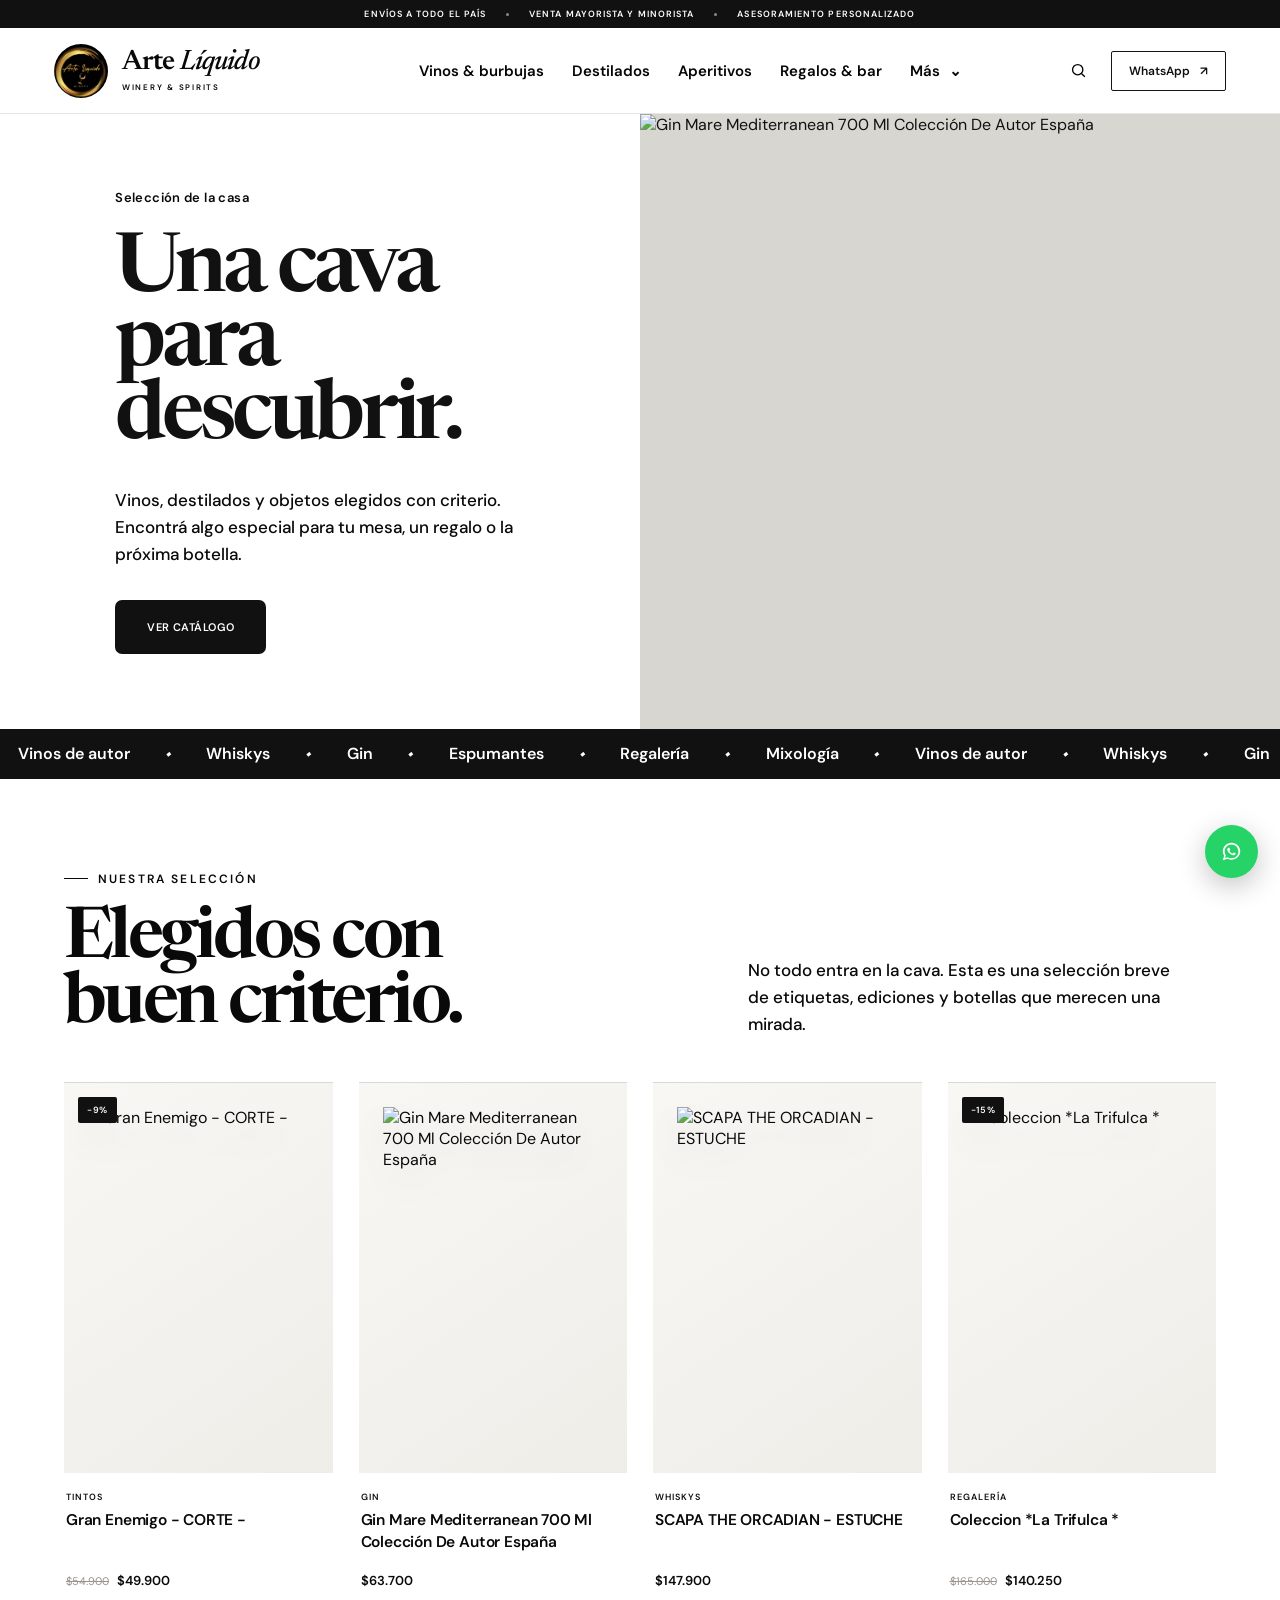
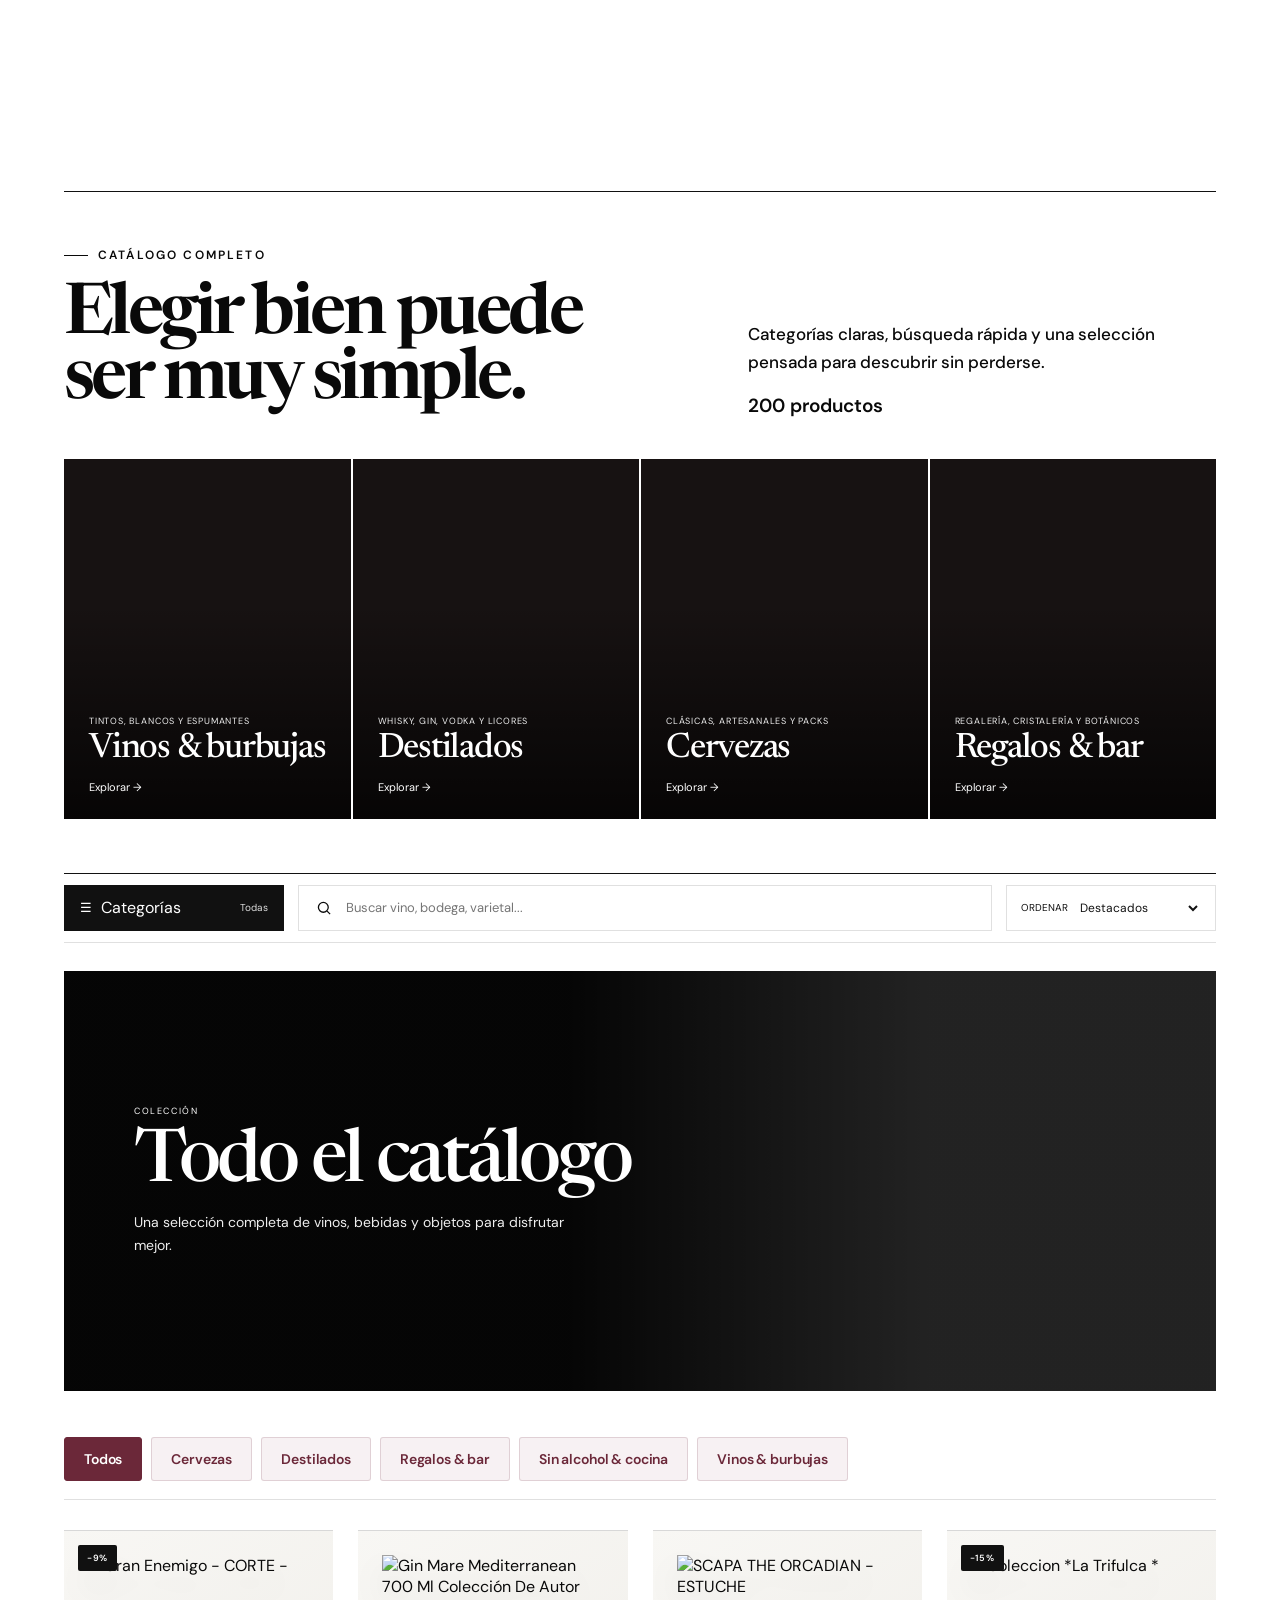
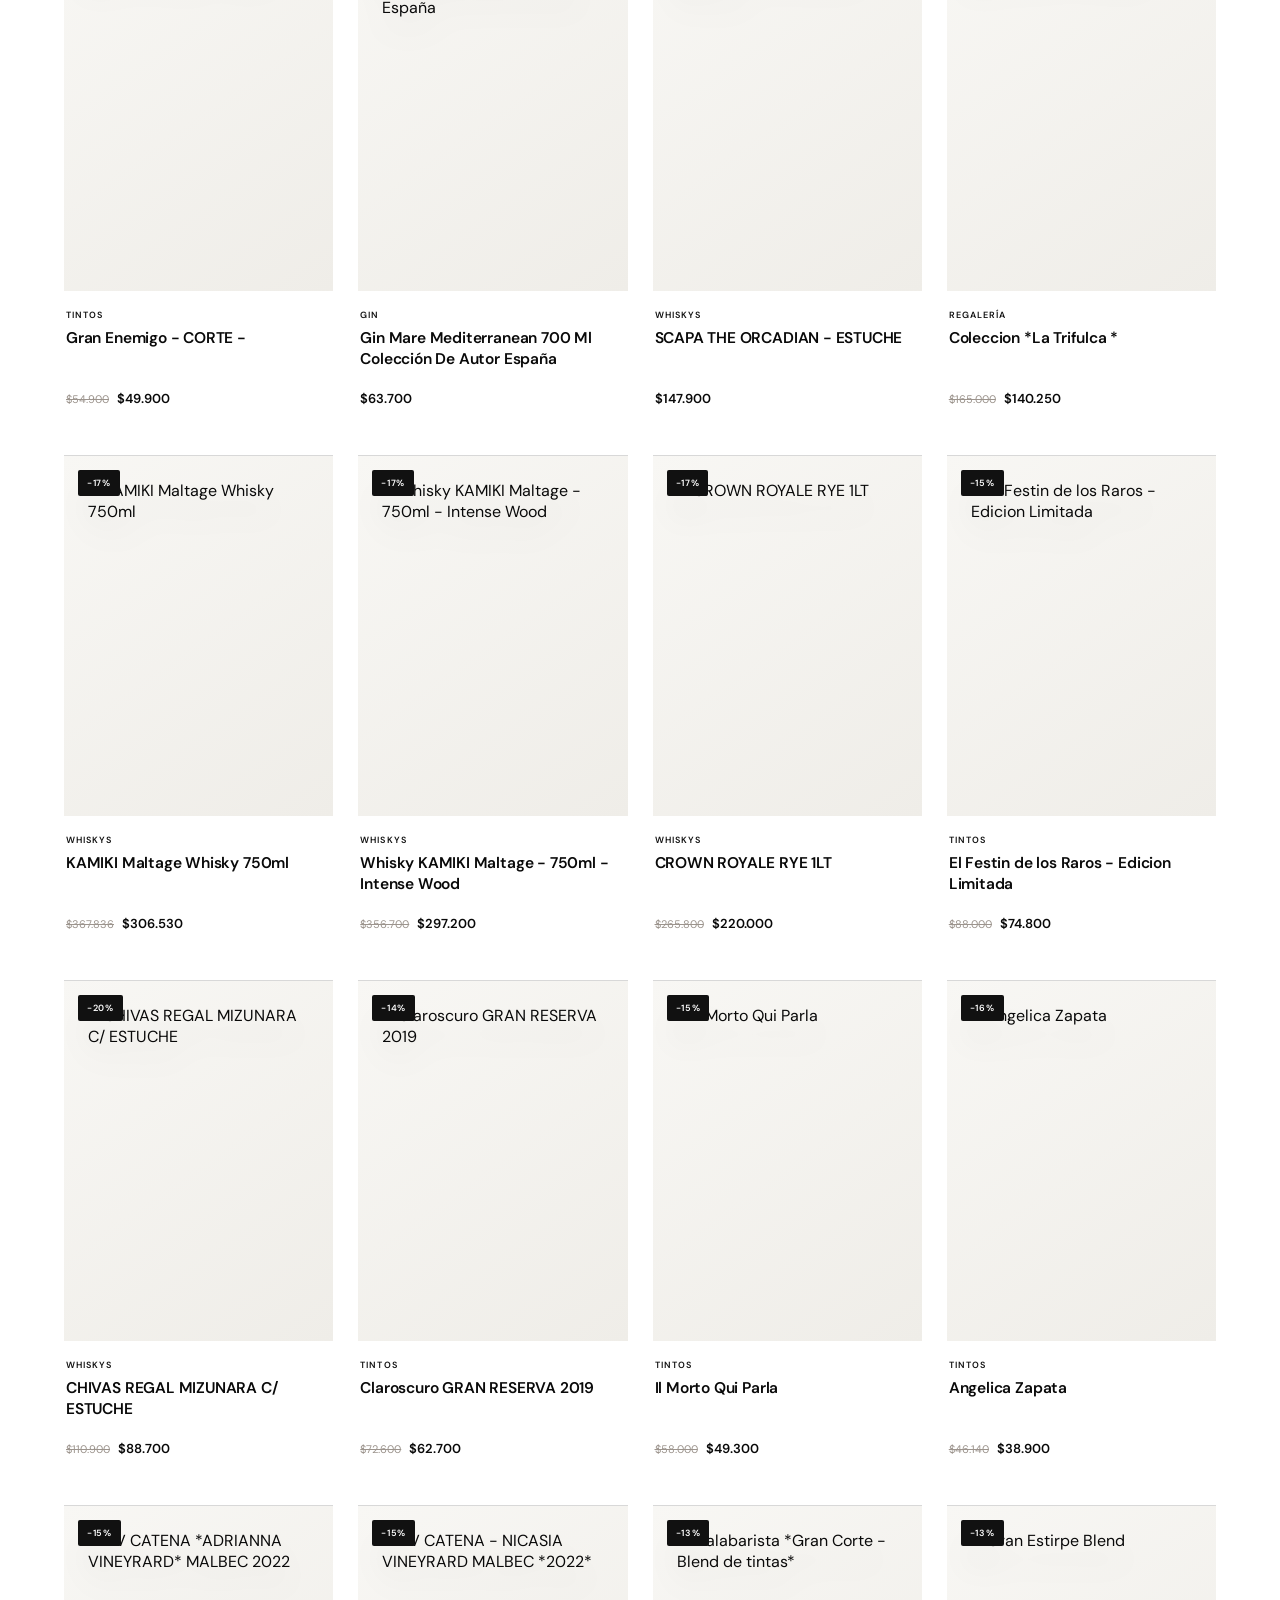
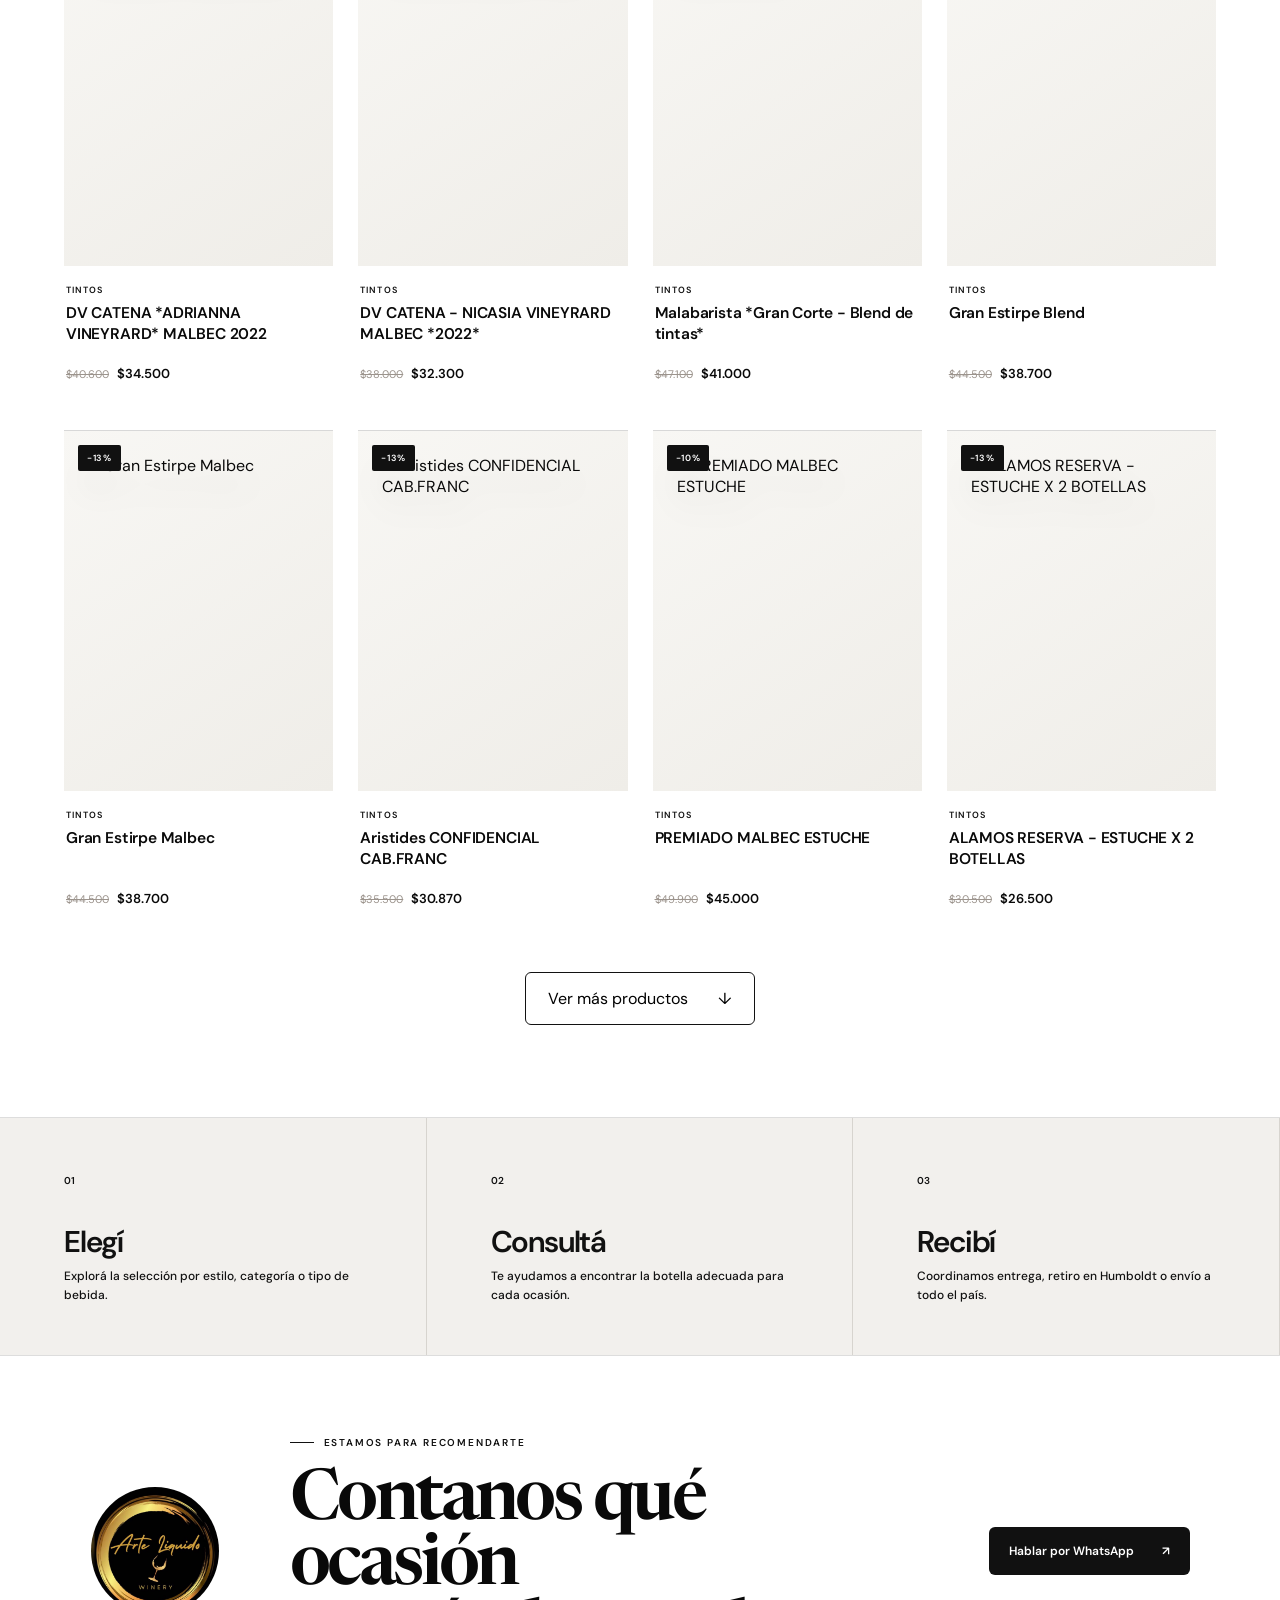
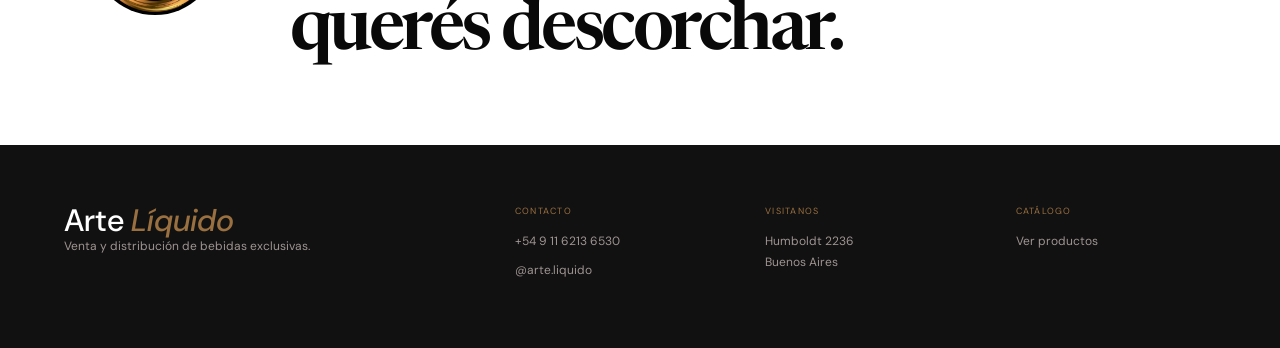
==== vinoteca/index.html @ 238ef070 "Strengthen vinoteca typography and contrast" ====
<!doctype html>
<html lang="es">
<head>
  <meta charset="utf-8">
  <meta name="viewport" content="width=device-width, initial-scale=1">
  <meta name="description" content="Arte Líquido. Curaduría de vinos, destilados y bebidas exclusivas. Venta mayorista y minorista, con envíos a todo el país.">
  <meta name="theme-color" content="#ffffff">
  <title>Arte Líquido — Vinos & Bebidas</title>
  <link rel="icon" href="assets/arte-liquido-logo.jpg" type="image/jpeg">
  <link rel="preconnect" href="https://fonts.googleapis.com">
  <link rel="preconnect" href="https://fonts.gstatic.com" crossorigin>
  <link href="https://fonts.googleapis.com/css2?family=DM+Sans:wght@400;500;600&family=Newsreader:opsz,wght@6..72,500;6..72,600&display=swap" rel="stylesheet">
  <link rel="stylesheet" href="styles.css">
  <link rel="stylesheet" href="stability.css">
  <link rel="stylesheet" href="house.css?v=20260824-strong-contrast">
</head>
<body>
  <div class="topline">
    <span>Envíos a todo el país</span><i></i><span>Venta mayorista y minorista</span><i></i><span>Asesoramiento personalizado</span>
  </div>

  <header class="site-header">
    <a class="brand" href="#inicio" aria-label="Arte Líquido, inicio">
      <span class="brand-mark"><img src="assets/arte-liquido-logo.jpg" alt=""></span>
      <span class="brand-type">Arte <em>Líquido</em><small>Winery & spirits</small></span>
    </a>
    <nav class="site-nav" aria-label="Navegación principal">
      <button type="button" data-category="family:vinos">Vinos & burbujas</button>
      <button type="button" data-category="family:destilados">Destilados</button>
      <button type="button" data-category="aperitivos">Aperitivos</button>
      <button type="button" data-category="family:regalos">Regalos & bar</button>
      <button class="nav-catalog" id="catalog-menu-toggle" type="button" aria-expanded="false" aria-controls="catalog-menu">Más <span>⌄</span></button>
    </nav>
    <div class="header-actions">
      <button class="header-search" id="header-search" type="button" aria-label="Buscar en el catálogo">
        <svg aria-hidden="true" viewBox="0 0 24 24"><circle cx="11" cy="11" r="6.5"></circle><path d="m16 16 4 4"></path></svg>
      </button>
      <a class="header-cta" href="https://wa.me/5491162136530?text=Hola%20Arte%20L%C3%ADquido%2C%20quiero%20hacer%20una%20consulta." target="_blank" rel="noopener">WhatsApp <span>↗</span></a>
    </div>
  </header>

  <div class="catalog-menu" id="catalog-menu" aria-hidden="true">
    <button class="menu-backdrop" id="menu-backdrop" type="button" aria-label="Cerrar catálogo"></button>
    <div class="catalog-menu-panel" role="dialog" aria-modal="true" aria-labelledby="menu-title">
      <div class="menu-heading"><div><span>Explorá a tu manera</span><h2 id="menu-title">Todo el catálogo</h2></div><button id="catalog-menu-close" type="button" aria-label="Cerrar">×</button></div>
      <div class="menu-groups" id="menu-groups"></div>
      <button class="menu-all" type="button" data-category="todos"><span>Ver todos los productos</span><b id="menu-total">200</b></button>
    </div>
  </div>

  <main id="inicio">
    <section class="hero">
      <div class="hero-glow"></div>
      <div class="hero-copy">
        <p class="kicker">Selección de la casa</p>
        <h1>Una cava para<br>descubrir.</h1>
        <p class="hero-lead">Vinos, destilados y objetos elegidos con criterio. Encontrá algo especial para tu mesa, un regalo o la próxima botella.</p>
        <div class="hero-actions"><button class="button button-solid" id="hero-catalog-button" type="button">VER CATÁLOGO</button></div>
        <div class="hero-stats">
          <div><strong id="product-total">200</strong><span>productos</span></div>
          <div><strong>15</strong><span>categorías</span></div>
          <div><strong>Todo el país</strong><span>envíos</span></div>
        </div>
      </div>
      <div class="hero-showcase" aria-label="Selección de productos Arte Líquido">
        <span class="orbit orbit-one"></span><span class="orbit orbit-two"></span>
        <div class="hero-product hero-product-main" id="hero-product-main"></div>
        <div class="hero-product hero-product-side" id="hero-product-side"></div>
        <p class="showcase-note">Gin Mare Mediterranean<br><em>Selección de autor</em></p>
      </div>
    </section>

    <div class="category-marquee" aria-hidden="true">
      <div><span>Vinos de autor</span><i>◆</i><span>Whiskys</span><i>◆</i><span>Gin</span><i>◆</i><span>Espumantes</span><i>◆</i><span>Regalería</span><i>◆</i><span>Mixología</span><i>◆</i><span>Vinos de autor</span><i>◆</i><span>Whiskys</span><i>◆</i><span>Gin</span><i>◆</i><span>Espumantes</span><i>◆</i></div>
    </div>

    <section class="featured" id="seleccion" aria-labelledby="featured-title">
      <div class="section-head">
        <div><p class="kicker dark"><span></span>Nuestra selección</p><h2 id="featured-title">Elegidos con<br><em>buen criterio.</em></h2></div>
        <p>No todo entra en la cava. Esta es una selección breve de etiquetas, ediciones y botellas que merecen una mirada.</p>
      </div>
      <div class="featured-grid" id="featured-grid"></div>
    </section>

    <section class="catalog" id="catalogo" aria-labelledby="catalog-title">
      <div class="catalog-title-row">
        <div><p class="kicker"><span></span>Catálogo completo</p><h2 id="catalog-title">Elegir bien puede<br><em>ser muy simple.</em></h2></div>
        <div class="catalog-intro"><p>Categorías claras, búsqueda rápida y una selección pensada para descubrir sin perderse.</p><span id="result-count">200 productos</span></div>
      </div>

      <div class="family-navigation" id="family-navigation" aria-label="Familias del catálogo"></div>

      <div class="catalog-toolbar">
        <button class="browse-button" id="browse-button" type="button"><span class="browse-icon">☰</span><span>Categorías</span><b id="browse-current">Todas</b></button>
        <label class="search-box">
          <svg aria-hidden="true" viewBox="0 0 24 24"><circle cx="11" cy="11" r="6.5"></circle><path d="m16 16 4 4"></path></svg>
          <input id="search" type="search" placeholder="Buscar vino, bodega, varietal..." autocomplete="off">
        </label>
        <label class="sort-box"><span>Ordenar</span><select id="sort"><option value="featured">Destacados</option><option value="price-asc">Menor precio</option><option value="price-desc">Mayor precio</option><option value="name">Nombre A–Z</option></select></label>
      </div>

      <div class="catalog-content">
          <div class="collection-banner" id="collection-banner">
            <div class="collection-copy"><span class="active-label">Colección</span><h3 id="active-category-title">Todo el catálogo</h3><p id="active-category-description">Una selección completa de vinos, bebidas y objetos para disfrutar mejor.</p></div>
            <div class="collection-image" id="collection-image" aria-hidden="true"></div>
          </div>
          <div class="subcategory-row" id="subcategories" aria-label="Subcategorías"></div>
          <div class="product-grid" id="product-grid" aria-live="polite"></div>
          <p class="empty-state" id="empty-state" hidden>No encontramos productos con esos filtros.</p>
          <button class="load-more" id="load-more" type="button">Ver más productos <span>↓</span></button>
      </div>
    </section>

    <section class="service-strip">
      <article><span>01</span><h3>Elegí</h3><p>Explorá la selección por estilo, categoría o tipo de bebida.</p></article>
      <article><span>02</span><h3>Consultá</h3><p>Te ayudamos a encontrar la botella adecuada para cada ocasión.</p></article>
      <article><span>03</span><h3>Recibí</h3><p>Coordinamos entrega, retiro en Humboldt o envío a todo el país.</p></article>
    </section>

    <section class="contact" id="contacto">
      <div class="contact-logo"><img src="assets/arte-liquido-logo.jpg" alt="Arte Líquido Winery"></div>
      <div><p class="kicker"><span></span>Estamos para recomendarte</p><h2>Contanos qué ocasión<br><em>querés descorchar.</em></h2></div>
      <a class="button button-gold" href="https://wa.me/5491162136530?text=Hola%20Arte%20L%C3%ADquido%2C%20quiero%20que%20me%20recomienden%20una%20botella." target="_blank" rel="noopener">Hablar por WhatsApp <span>↗</span></a>
    </section>
  </main>

  <footer class="site-footer">
    <div class="footer-brand"><span>Arte <em>Líquido</em></span><p>Venta y distribución de bebidas exclusivas.</p></div>
    <div><small>Contacto</small><a href="https://wa.me/5491162136530" target="_blank" rel="noopener">+54 9 11 6213 6530</a><a href="https://instagram.com/arte.liquido" target="_blank" rel="noopener">@arte.liquido</a></div>
    <div><small>Visitanos</small><p>Humboldt 2236<br>Buenos Aires</p></div>
    <div><small>Catálogo</small><a href="#catalogo">Ver productos</a></div>
  </footer>

  <dialog class="product-dialog" id="product-dialog">
    <button class="dialog-close" id="dialog-close" type="button" aria-label="Cerrar">×</button>
    <div class="dialog-image" id="dialog-image"></div>
    <div class="dialog-copy"><span id="dialog-category"></span><h2 id="dialog-name"></h2><div class="dialog-price" id="dialog-price"></div><p id="dialog-stock"></p><div class="dialog-actions"><a class="button button-solid" id="dialog-whatsapp" target="_blank" rel="noopener">Consultar por WhatsApp <span>↗</span></a></div></div>
  </dialog>

  <a class="whatsapp-float" href="https://wa.me/5491162136530?text=Hola%20Arte%20L%C3%ADquido%2C%20quiero%20hacer%20una%20consulta." target="_blank" rel="noopener" aria-label="Contactar por WhatsApp"><img src="assets/whatsapp.svg" alt=""></a>
  <script src="catalog-data.js"></script>
  <script src="script.js?v=20260824"></script>
</body>
</html>
---- vinoteca/styles.css ----
:root {
  --ink: #171412;
  --muted: #6e6862;
  --paper: #f6f3ed;
  --cream: #ebe4d8;
  --wine: #682636;
  --wine-dark: #2b1018;
  --gold: #c9a66b;
  --line: rgba(23, 20, 18, .14);
  --sans: "DM Sans", Arial, sans-serif;
  --serif: "Fraunces", Georgia, serif;
}

* { box-sizing: border-box; }
html { scroll-behavior: smooth; }
body { margin: 0; color: var(--ink); background: var(--paper); font-family: var(--sans); -webkit-font-smoothing: antialiased; }
body.menu-open { overflow: hidden; }
button, input, select { font: inherit; }
button, a { -webkit-tap-highlight-color: transparent; }
a { color: inherit; text-decoration: none; }
img { display: block; max-width: 100%; }
[hidden] { display: none !important; }

.topline { height: 31px; padding: 0 4vw; display: flex; align-items: center; justify-content: center; gap: 20px; color: #efe8de; background: var(--wine-dark); font-size: 10px; font-weight: 600; letter-spacing: .13em; text-transform: uppercase; }
.topline i { width: 3px; height: 3px; border-radius: 50%; background: var(--gold); }
.site-header { height: 79px; padding: 0 4vw; position: sticky; z-index: 40; top: 0; display: grid; grid-template-columns: 1fr auto 1fr; align-items: center; gap: 32px; background: rgba(246, 243, 237, .94); border-bottom: 1px solid var(--line); backdrop-filter: blur(14px); }
.brand { justify-self: start; display: inline-flex; align-items: center; gap: 11px; }
.brand-mark { width: 42px; height: 42px; border-radius: 50%; overflow: hidden; border: 1px solid rgba(23,20,18,.25); }
.brand-mark img { width: 100%; height: 100%; object-fit: cover; }
.brand-type { font-family: var(--serif); font-size: 20px; font-weight: 600; line-height: .92; }
.brand-type em { color: var(--wine); font-weight: 500; }
.brand-type small { display: block; margin-top: 6px; font: 600 7px/1 var(--sans); letter-spacing: .18em; text-transform: uppercase; }
.site-nav { display: flex; align-items: center; gap: 34px; font-size: 13px; font-weight: 500; }
.site-nav a, .nav-catalog { position: relative; padding: 29px 0; border: 0; background: none; color: inherit; cursor: pointer; }
.site-nav a::after, .nav-catalog::after { content: ""; position: absolute; left: 0; right: 100%; bottom: 20px; height: 1px; background: var(--wine); transition: right .25s ease; }
.site-nav a:hover::after, .nav-catalog:hover::after { right: 0; }
.nav-catalog span { margin-left: 5px; color: var(--wine); }
.header-actions { justify-self: end; display: flex; align-items: center; gap: 12px; }
.header-search { width: 42px; height: 42px; display: grid; place-items: center; border: 1px solid var(--line); border-radius: 50%; background: transparent; cursor: pointer; }
.header-search svg, .search-box svg { width: 19px; fill: none; stroke: currentColor; stroke-width: 1.7; }
.header-cta { padding: 12px 18px; border-radius: 999px; color: white; background: var(--wine); font-size: 12px; font-weight: 600; }
.header-cta span { margin-left: 7px; }

.catalog-menu { position: fixed; z-index: 80; inset: 0; pointer-events: none; visibility: hidden; }
.catalog-menu.is-open { pointer-events: auto; visibility: visible; }
.menu-backdrop { position: absolute; inset: 0; border: 0; background: rgba(22, 12, 14, .52); opacity: 0; transition: opacity .3s ease; backdrop-filter: blur(4px); }
.catalog-menu.is-open .menu-backdrop { opacity: 1; }
.catalog-menu-panel { position: absolute; left: 0; right: 0; top: 0; padding: 42px 5vw 38px; background: var(--paper); border-bottom: 1px solid var(--line); transform: translateY(-103%); transition: transform .38s cubic-bezier(.22,.8,.25,1); }
.catalog-menu.is-open .catalog-menu-panel { transform: translateY(0); }
.menu-heading { display: flex; align-items: start; justify-content: space-between; padding-bottom: 26px; border-bottom: 1px solid var(--line); }
.menu-heading span, .menu-group > span { display: block; margin-bottom: 6px; color: var(--wine); font-size: 10px; font-weight: 600; letter-spacing: .13em; text-transform: uppercase; }
.menu-heading h2 { margin: 0; font: 500 clamp(32px, 4vw, 50px)/1 var(--serif); }
.menu-heading button { width: 46px; height: 46px; border: 1px solid var(--line); border-radius: 50%; background: transparent; font: 300 28px/1 var(--sans); cursor: pointer; }
.menu-groups { display: grid; grid-template-columns: repeat(5, 1fr); gap: 36px; padding: 30px 0 28px; }
.menu-group h3 { margin: 0 0 15px; font: 600 20px/1.1 var(--serif); }
.menu-group div { display: grid; gap: 2px; }
.menu-group button { padding: 7px 0; display: flex; justify-content: space-between; gap: 8px; border: 0; background: transparent; color: var(--muted); text-align: left; cursor: pointer; }
.menu-group button:hover, .menu-group button.is-active { color: var(--wine); }
.menu-group button b { color: #a49b90; font-size: 10px; }
.menu-all { width: 100%; padding: 16px 0; display: flex; justify-content: space-between; border: 0; border-top: 1px solid var(--line); background: transparent; font-weight: 600; cursor: pointer; }
.menu-all b { color: var(--wine); }

.hero { min-height: 660px; padding: 70px 8vw 68px; position: relative; display: grid; grid-template-columns: .9fr 1.1fr; overflow: hidden; color: #f7f0e8; background: var(--wine-dark); }
.hero::before { content: ""; position: absolute; inset: 0; opacity: .22; background-image: radial-gradient(rgba(255,255,255,.35) .6px, transparent .6px); background-size: 8px 8px; mask-image: linear-gradient(to right, black, transparent 76%); }
.hero-glow { position: absolute; width: 600px; height: 600px; right: 7%; top: 4%; border-radius: 50%; background: radial-gradient(circle, rgba(201,166,107,.18), transparent 66%); }
.hero-copy { position: relative; z-index: 2; align-self: center; max-width: 620px; }
.kicker { margin: 0 0 22px; display: flex; align-items: center; gap: 10px; color: var(--gold); font-size: 10px; font-weight: 600; letter-spacing: .18em; text-transform: uppercase; }
.kicker span { width: 24px; height: 1px; background: currentColor; }
.kicker.dark { color: var(--wine); }
.hero h1, .section-head h2, .catalog-title-row h2, .contact h2 { margin: 0; font: 500 clamp(52px, 6vw, 92px)/.94 var(--serif); letter-spacing: -.045em; }
.hero h1 em, .section-head h2 em, .catalog-title-row h2 em, .contact h2 em { color: var(--gold); font-weight: 500; }
.hero-lead { max-width: 470px; margin: 28px 0 30px; color: #cfc5bd; font-size: 16px; line-height: 1.7; }
.button { min-height: 48px; padding: 0 20px; display: inline-flex; align-items: center; justify-content: center; gap: 28px; border: 0; border-radius: 999px; font-size: 12px; font-weight: 600; cursor: pointer; }
.button-solid { color: white; background: var(--wine); }
.hero .button-solid { color: var(--wine-dark); background: #f3ece3; }
.button-gold { color: var(--wine-dark); background: var(--gold); }
.hero-stats { margin-top: 52px; padding-top: 24px; display: flex; gap: 48px; border-top: 1px solid rgba(255,255,255,.13); }
.hero-stats div { display: grid; gap: 5px; }
.hero-stats strong { font: 500 21px/1 var(--serif); }
.hero-stats span { color: #998e87; font-size: 9px; letter-spacing: .12em; text-transform: uppercase; }
.hero-showcase { min-height: 520px; position: relative; }
.orbit { position: absolute; border: 1px solid rgba(201,166,107,.25); border-radius: 50%; }
.orbit-one { width: 450px; height: 450px; top: 20px; right: 5%; }
.orbit-two { width: 350px; height: 350px; top: 70px; right: calc(5% + 50px); }
.hero-product { position: absolute; z-index: 2; }
.hero-product img { width: 100%; height: 100%; object-fit: contain; filter: drop-shadow(0 30px 24px rgba(0,0,0,.38)); }
.hero-product span, .hero-product strong { display: none; }
.hero-product-main { width: 285px; height: 500px; top: -4px; right: 18%; transform: rotate(2deg); }
.hero-product-side { width: 170px; height: 340px; right: 1%; bottom: 5px; transform: rotate(8deg); }
.showcase-note { position: absolute; left: 5%; bottom: 18px; color: #a99b92; font-size: 11px; letter-spacing: .06em; text-transform: uppercase; }
.showcase-note em { color: var(--gold); font-family: var(--serif); font-size: 15px; letter-spacing: 0; text-transform: none; }
.category-marquee { padding: 15px 0; overflow: hidden; color: var(--wine-dark); background: var(--gold); white-space: nowrap; }
.category-marquee div { display: flex; justify-content: space-around; align-items: center; min-width: 1500px; font: 500 13px/1 var(--serif); }
.category-marquee i { font-size: 6px; }

.featured, .catalog { padding: 110px 5vw; }
.section-head, .catalog-title-row { margin-bottom: 55px; display: grid; grid-template-columns: 1fr .75fr; align-items: end; gap: 60px; }
.section-head h2, .catalog-title-row h2 { font-size: clamp(46px, 5.3vw, 76px); }
.section-head h2 em, .catalog-title-row h2 em { color: var(--wine); }
.section-head > p, .catalog-intro p { max-width: 440px; margin: 0; color: var(--muted); font-size: 14px; line-height: 1.7; }
.featured-grid { display: grid; grid-template-columns: repeat(4, 1fr); gap: 18px; }

.product-card { min-width: 0; border-top: 1px solid var(--line); }
.product-open { width: 100%; padding: 0; display: block; border: 0; background: transparent; color: inherit; text-align: left; cursor: pointer; }
.product-visual { height: 360px; position: relative; display: block; overflow: hidden; background: #eee9e1; }
.product-visual::after { content: ""; position: absolute; inset: 0; background: linear-gradient(transparent 65%, rgba(30,20,18,.08)); }
.product-visual img { width: 100%; height: 100%; padding: 30px; object-fit: contain; transition: transform .45s cubic-bezier(.2,.7,.2,1); }
.product-open:hover .product-visual img { transform: scale(1.045); }
.sale-badge, .stock-badge { position: absolute; z-index: 2; top: 14px; left: 14px; padding: 7px 9px; border-radius: 999px; color: white; background: var(--wine); font-size: 9px; font-style: normal; font-weight: 600; letter-spacing: .08em; }
.stock-badge { left: auto; right: 14px; background: #77706a; }
.view-product { position: absolute; z-index: 3; left: 15px; right: 15px; bottom: 15px; padding: 13px; border-radius: 999px; opacity: 0; color: white; background: rgba(43,16,24,.88); text-align: center; font-size: 11px; font-style: normal; transform: translateY(8px); transition: .25s ease; backdrop-filter: blur(8px); }
.product-open:hover .view-product { opacity: 1; transform: none; }
.product-body { min-height: 126px; padding: 18px 2px 10px; display: flex; flex-direction: column; align-items: flex-start; }
.product-body small { margin-bottom: 7px; color: var(--wine); font-size: 9px; font-weight: 600; letter-spacing: .12em; text-transform: uppercase; }
.product-body strong { max-width: 28ch; font: 500 17px/1.24 var(--serif); }
.price-line { margin-top: auto; padding-top: 13px; display: flex; align-items: baseline; gap: 8px; }
.price-line s { color: #9c948d; font-size: 11px; }
.price-line b { font-size: 13px; }

.catalog { padding-top: 120px; background: #fffdfa; }
.catalog-intro { display: grid; gap: 20px; }
.catalog-intro span { color: var(--wine); font: 500 20px/1 var(--serif); }
.family-navigation { margin-bottom: 46px; display: grid; grid-template-columns: repeat(4, 1fr); gap: 14px; }
.family-card button { width: 100%; min-height: 290px; padding: 0; position: relative; display: block; overflow: hidden; border: 0; background: var(--wine-dark); color: white; text-align: left; cursor: pointer; }
.family-image { position: absolute; inset: 0; background-position: center; background-size: cover; opacity: .72; transition: transform .55s ease, opacity .3s ease; }
.family-card button::after { content: ""; position: absolute; inset: 0; background: linear-gradient(transparent 28%, rgba(28,12,17,.86)); }
.family-card button:hover .family-image { opacity: .88; transform: scale(1.035); }
.family-copy { position: absolute; z-index: 2; left: 22px; right: 22px; bottom: 20px; display: grid; }
.family-copy small { color: #d9cec5; font-size: 9px; letter-spacing: .09em; text-transform: uppercase; }
.family-copy strong { margin-top: 5px; font: 500 25px/1.08 var(--serif); }
.family-copy i { margin-top: 14px; color: var(--gold); font-size: 11px; font-style: normal; font-weight: 600; }
.catalog-toolbar { min-height: 70px; margin-bottom: 28px; display: grid; grid-template-columns: 230px 1fr 210px; align-items: center; gap: 14px; border-top: 1px solid var(--ink); border-bottom: 1px solid var(--line); }
.browse-button { height: 46px; padding: 0 15px; display: flex; align-items: center; gap: 9px; border: 1px solid var(--line); border-radius: 4px; background: var(--paper); cursor: pointer; }
.browse-button b { margin-left: auto; color: var(--wine); font-size: 10px; }
.browse-icon { font-size: 13px; }
.search-box { height: 46px; padding: 0 16px; display: flex; align-items: center; gap: 11px; border: 1px solid var(--line); border-radius: 4px; background: white; }
.search-box input { width: 100%; border: 0; outline: 0; background: transparent; color: var(--ink); font-size: 13px; }
.sort-box { height: 46px; padding: 0 14px; display: flex; align-items: center; gap: 8px; border: 1px solid var(--line); border-radius: 4px; background: white; }
.sort-box span { color: var(--muted); font-size: 10px; text-transform: uppercase; }
.sort-box select { flex: 1; min-width: 0; border: 0; outline: 0; background: transparent; color: var(--ink); font-size: 12px; }
.collection-banner { min-height: 330px; margin-bottom: 22px; position: relative; display: grid; grid-template-columns: 1fr 43%; overflow: hidden; color: white; background: var(--wine-dark); scroll-margin-top: 104px; }
.collection-banner::before { content: ""; position: absolute; z-index: 1; inset: 0; background: linear-gradient(90deg, rgba(43,16,24,.98) 0 48%, rgba(43,16,24,.08) 78%); pointer-events: none; }
.collection-copy { z-index: 2; align-self: center; padding: 55px 60px; }
.active-label { display: block; margin-bottom: 13px; color: var(--gold); font-size: 9px; font-weight: 600; letter-spacing: .18em; text-transform: uppercase; }
.collection-copy h3 { max-width: 650px; margin: 0 0 14px; font: 500 clamp(40px, 5vw, 68px)/.98 var(--serif); letter-spacing: -.03em; }
.collection-copy p { max-width: 440px; margin: 0; color: #cabfb7; font-size: 14px; line-height: 1.65; }
.collection-image { background-position: center; background-size: cover; filter: saturate(.78); }
.subcategory-row { margin-bottom: 30px; padding: 13px 0; display: flex; gap: 5px; overflow-x: auto; border-bottom: 1px solid var(--line); scrollbar-width: none; }
.subcategory-row::-webkit-scrollbar { display: none; }
.subcategory { flex: none; padding: 9px 14px; border: 0; border-radius: 999px; background: transparent; color: var(--muted); font-size: 11px; cursor: pointer; }
.subcategory:hover { color: var(--wine); background: var(--paper); }
.subcategory.is-active { color: white; background: var(--wine); }
.product-grid { display: grid; grid-template-columns: repeat(4, 1fr); gap: 32px 18px; }
.product-grid .product-visual { height: 330px; }
.load-more { min-width: 230px; margin: 55px auto 0; padding: 15px 22px; display: flex; justify-content: space-between; border: 1px solid var(--ink); border-radius: 999px; background: transparent; cursor: pointer; }
.load-more:hover { color: white; background: var(--ink); }
.empty-state { padding: 70px 20px; color: var(--muted); text-align: center; }

.service-strip { display: grid; grid-template-columns: repeat(3, 1fr); color: white; background: var(--wine); }
.service-strip article { min-height: 250px; padding: 50px 5vw; border-right: 1px solid rgba(255,255,255,.15); }
.service-strip span { color: var(--gold); font-size: 10px; }
.service-strip h3 { margin: 42px 0 10px; font: 500 35px/1 var(--serif); }
.service-strip p { max-width: 300px; margin: 0; color: #d4c4c7; font-size: 12px; line-height: 1.6; }
.contact { min-height: 430px; padding: 80px 7vw; display: grid; grid-template-columns: 150px 1fr auto; align-items: center; gap: 50px; color: white; background: var(--wine-dark); }
.contact-logo { width: 130px; height: 130px; overflow: hidden; border-radius: 50%; border: 1px solid rgba(255,255,255,.25); }
.contact-logo img { width: 100%; height: 100%; object-fit: cover; }
.contact h2 { font-size: clamp(42px, 5vw, 70px); }
.site-footer { padding: 60px 5vw; display: grid; grid-template-columns: 2fr repeat(3, 1fr); gap: 50px; background: #120d0e; color: white; }
.footer-brand > span { font: 500 31px/1 var(--serif); }
.footer-brand em { color: var(--gold); }
.site-footer small { display: block; margin-bottom: 14px; color: var(--gold); font-size: 9px; letter-spacing: .14em; text-transform: uppercase; }
.site-footer p, .site-footer a { display: block; margin: 0 0 8px; color: #9e9492; font-size: 12px; line-height: 1.7; }

.product-dialog { width: min(880px, calc(100% - 32px)); padding: 0; grid-template-columns: 1fr 1fr; overflow: hidden; border: 0; border-radius: 4px; color: white; background: var(--wine-dark); }
.product-dialog[open] { display: grid; }
.product-dialog::backdrop { background: rgba(20,10,13,.72); backdrop-filter: blur(5px); }
.dialog-close { position: absolute; z-index: 3; top: 15px; right: 15px; width: 40px; height: 40px; border: 1px solid rgba(255,255,255,.35); border-radius: 50%; color: white; background: rgba(0,0,0,.25); font-size: 25px; cursor: pointer; }
.dialog-image { min-height: 520px; position: relative; display: grid; place-items: center; background: #eee9e1; }
.dialog-image img { width: 100%; height: 100%; padding: 45px; object-fit: contain; }
.dialog-image span { position: absolute; top: 20px; left: 20px; padding: 8px 10px; border-radius: 999px; background: var(--wine); font-size: 10px; }
.dialog-copy { padding: 70px 50px; align-self: center; }
.dialog-copy > span { color: var(--gold); font-size: 9px; letter-spacing: .14em; text-transform: uppercase; }
.dialog-copy h2 { margin: 14px 0 24px; font: 500 36px/1.08 var(--serif); }
.dialog-price { display: flex; align-items: baseline; gap: 10px; }
.dialog-price s { color: #8d8281; }
.dialog-price strong { font-size: 22px; }
.dialog-copy p { margin: 12px 0 30px; color: #ad9fa0; font-size: 12px; }
.dialog-actions { display: flex; }
.whatsapp-float { width: 53px; height: 53px; position: fixed; z-index: 35; right: 22px; bottom: 22px; display: grid; place-items: center; border-radius: 50%; background: #25d366; box-shadow: 0 8px 28px rgba(0,0,0,.24); }
.whatsapp-float img { width: 25px; }

@media (max-width: 980px) {
  .site-header { grid-template-columns: 1fr auto; }
  .site-nav { display: none; }
  .menu-groups { grid-template-columns: repeat(3, 1fr); }
  .hero { grid-template-columns: 1fr .8fr; padding-left: 5vw; padding-right: 5vw; }
  .hero-product-main { right: 5%; }
  .hero-product-side { display: none; }
  .featured-grid, .product-grid { grid-template-columns: repeat(3, 1fr); }
  .family-navigation { grid-template-columns: repeat(2, 1fr); }
  .contact { grid-template-columns: 1fr auto; }
  .contact-logo { display: none; }
}

@media (max-width: 720px) {
  .topline { height: 27px; justify-content: flex-start; overflow: hidden; white-space: nowrap; }
  .topline span:nth-of-type(2), .topline span:nth-of-type(3), .topline i { display: none; }
  .site-header { height: 68px; padding: 0 18px; }
  .brand-mark { width: 37px; height: 37px; }
  .brand-type { font-size: 17px; }
  .header-search { display: none; }
  .header-cta { padding: 11px 14px; font-size: 10px; }
  .catalog-menu-panel { top: auto; bottom: 0; max-height: 88vh; padding: 25px 20px; overflow-y: auto; border-radius: 20px 20px 0 0; transform: translateY(103%); }
  .menu-heading { position: sticky; z-index: 2; top: -25px; padding: 18px 0; background: var(--paper); }
  .menu-heading h2 { font-size: 34px; }
  .menu-groups { grid-template-columns: 1fr; gap: 28px; }
  .menu-group { padding-bottom: 20px; border-bottom: 1px solid var(--line); }
  .menu-group div { grid-template-columns: 1fr 1fr; gap: 0 18px; }
  .hero { min-height: auto; padding: 72px 22px 55px; display: block; }
  .hero-copy { max-width: none; }
  .hero h1 { font-size: clamp(48px, 15vw, 68px); }
  .hero-lead { margin-top: 22px; font-size: 14px; }
  .hero-stats { gap: 24px; margin-top: 40px; }
  .hero-stats div:last-child { display: none; }
  .hero-showcase { min-height: 390px; margin-top: 30px; }
  .orbit-one { width: 340px; height: 340px; right: -60px; }
  .orbit-two { width: 270px; height: 270px; right: -25px; }
  .hero-product-main { width: 230px; height: 370px; right: 7%; }
  .showcase-note { left: 0; bottom: 0; }
  .category-marquee { display: none; }
  .featured, .catalog { padding: 75px 18px; }
  .section-head, .catalog-title-row { margin-bottom: 36px; display: block; }
  .section-head h2, .catalog-title-row h2 { font-size: 48px; }
  .section-head > p, .catalog-intro { margin-top: 25px; }
  .featured-grid, .product-grid { grid-template-columns: repeat(2, 1fr); gap: 24px 10px; }
  .product-visual, .product-grid .product-visual { height: 240px; }
  .product-visual img { padding: 20px; }
  .view-product { display: none; }
  .product-body { min-height: 116px; }
  .product-body strong { font-size: 15px; }
  .family-navigation { margin: 0 -18px 32px; padding: 0 18px; display: flex; gap: 10px; overflow-x: auto; scroll-snap-type: x mandatory; scrollbar-width: none; }
  .family-navigation::-webkit-scrollbar { display: none; }
  .family-card { min-width: 76vw; scroll-snap-align: start; }
  .family-card button { min-height: 250px; }
  .catalog-toolbar { padding: 12px 0; grid-template-columns: 1fr 1fr; }
  .browse-button { grid-column: 1; }
  .sort-box { grid-column: 2; }
  .search-box { grid-column: 1 / -1; grid-row: 2; }
  .collection-banner { min-height: 390px; grid-template-columns: 1fr; }
  .collection-banner::before { background: linear-gradient(0deg, rgba(43,16,24,.98) 0 44%, rgba(43,16,24,.22) 75%); }
  .collection-image { min-height: 390px; grid-area: 1/1; }
  .collection-copy { align-self: end; grid-area: 1/1; padding: 35px 25px; }
  .collection-copy h3 { font-size: 43px; }
  .collection-copy p { font-size: 12px; }
  .subcategory-row { margin-right: -18px; padding-right: 18px; }
  .service-strip { grid-template-columns: 1fr; }
  .service-strip article { min-height: 185px; border-right: 0; border-bottom: 1px solid rgba(255,255,255,.15); }
  .service-strip h3 { margin-top: 25px; }
  .contact { min-height: 400px; padding: 70px 22px; display: block; }
  .contact .button { margin-top: 34px; }
  .site-footer { grid-template-columns: 1fr 1fr; padding: 50px 22px; }
  .footer-brand { grid-column: 1 / -1; }
  .product-dialog[open] { display: block; max-height: calc(100vh - 26px); overflow-y: auto; }
  .dialog-image { min-height: 320px; height: 44vh; }
  .dialog-copy { padding: 35px 25px; }
  .dialog-copy h2 { font-size: 29px; }
}

@media (prefers-reduced-motion: reduce) {
  *, *::before, *::after { scroll-behavior: auto !important; transition-duration: .01ms !important; }
}
---- vinoteca/stability.css ----
.featured,
.catalog,
.contact {
  scroll-margin-top: 78px;
}

.catalog {
  overflow-anchor: none;
}
---- vinoteca/house.css ----
/* House of Spirits-inspired editorial storefront */
:root {
  --paper: #fff;
  --cream: #f4f1ec;
  --ink: #121212;
  --muted: #111;
  --wine: #6b2839;
  --wine-dark: #171212;
  --gold: #9a7040;
  --line: rgba(18, 18, 18, .13);
  --display: "Newsreader", Georgia, serif;
}

body { color: #090909; background: #fff; }
.topline { height: 28px; color: #fff; background: #111; font-size: 9px; letter-spacing: .12em; }
.topline i { background: #fff; opacity: .5; }

.site-header {
  height: 86px;
  padding: 0 4.2vw;
  grid-template-columns: 270px 1fr auto;
  gap: 20px;
  background: rgba(255,255,255,.97);
  border-color: #e7e7e7;
  backdrop-filter: blur(12px);
}
.brand { gap: 14px; }
.brand-mark { width: 54px; height: 54px; border: 0; }
.brand-type { color: #090909; font-family: var(--display); font-size: 28px; font-weight: 600; letter-spacing: -.03em; }
.brand-type em { color: inherit; }
.brand-type small { margin-top: 7px; font-size: 8px; letter-spacing: .22em; }
.site-nav { justify-self: center; gap: clamp(14px, 2.2vw, 34px); }
.site-nav button {
  padding: 30px 0;
  border: 0;
  color: #050505;
  background: transparent;
  font-size: 15px;
  font-weight: 600;
  cursor: pointer;
  white-space: nowrap;
}
.site-nav button::after { display: none; }
.site-nav button:hover { color: var(--wine); }
.site-nav button:focus-visible { outline: 0; text-decoration: underline; text-underline-offset: 6px; }
.nav-catalog span { color: inherit; }
.header-search { border: 0; }
.header-cta { padding: 11px 17px; border: 1px solid #151515; border-radius: 2px; color: #111; background: transparent; }

.catalog-menu-panel {
  top: 114px;
  padding: 30px 5vw 27px;
  background: #fff;
  border-top: 1px solid #e7e7e7;
  box-shadow: 0 18px 40px rgba(0,0,0,.08);
}
.menu-backdrop { top: 114px; background: rgba(0,0,0,.18); backdrop-filter: none; }
.menu-heading { padding-bottom: 18px; }
.menu-heading span, .menu-group > span { color: #111; font-weight: 600; }
.menu-heading h2 { font: 600 36px/1 var(--sans); letter-spacing: -.035em; }
.menu-heading button { width: 38px; height: 38px; }
.menu-groups { padding: 24px 0 20px; }
.menu-group h3 { font: 600 18px/1.1 var(--sans); }
.menu-group button { color: #111; font-size: 14px; font-weight: 500; }

.hero {
  min-height: 580px;
  padding: 0;
  grid-template-columns: 1fr 1fr;
  color: #111;
  background: #fff;
}
.hero::before, .hero-glow { display: none; }
.hero-copy { width: 100%; max-width: none; padding: 75px 9vw; display: flex; flex-direction: column; justify-content: center; }
.hero .kicker { margin-bottom: 30px; color: #090909; font-size: 13px; font-weight: 600; letter-spacing: .03em; text-transform: none; }
.hero .kicker span { display: none; }
.hero h1 {
  color: #111;
  max-width: 680px;
  font: 600 clamp(68px, 6.4vw, 100px)/.9 var(--display);
  letter-spacing: -.05em;
}
.hero h1 em { color: inherit; font: inherit; }
.hero-lead { max-width: 500px; margin: 30px 0 32px; color: #090909; font-size: 17px; font-weight: 500; line-height: 1.58; }
.hero .button-solid { min-height: 54px; padding: 0 32px; border-radius: 7px; color: #fff; background: #111; font-size: 11px; letter-spacing: .04em; }
.hero-stats { display: none; }
.hero-showcase { min-height: 580px; background: #d8d6d0; }
.hero-product-main, .orbit, .showcase-note { display: none; }
.hero-product-side { width: 100%; height: 100%; inset: 0; transform: none; }
.hero-product-side img { padding: 0; object-fit: cover; filter: none; }

.category-marquee { padding: 17px 0; color: #fff; background: #111; }
.category-marquee div { font: 600 16px/1 var(--sans); letter-spacing: 0; }
.category-marquee i { opacity: 1; }

.featured, .catalog { padding: 92px 5vw; }
.section-head, .catalog-title-row { margin-bottom: 44px; }
.section-head h2, .catalog-title-row h2, .contact h2 {
  color: #090909;
  font: 600 clamp(56px, 5.5vw, 82px)/.92 var(--display);
  letter-spacing: -.05em;
}
.section-head h2 em, .catalog-title-row h2 em, .contact h2 em { color: inherit; font: inherit; }
.section-head > p, .catalog-intro p { color: #090909; font-size: 17px; font-weight: 500; line-height: 1.6; }
.kicker.dark, .catalog .kicker { color: #090909; font-size: 12px; font-weight: 600; }
.featured-grid { gap: 26px; }
.product-card { border-top-color: #d8d8d8; }
.product-visual { height: 390px; background: linear-gradient(145deg, #f8f7f4, #efede8); }
.product-visual::after { display: none; }
.product-visual img { padding: 24px; filter: drop-shadow(0 18px 15px rgba(30,22,18,.08)); }
.product-body small { color: #111; font-weight: 600; }
.product-body strong { color: #090909; font: 600 15.5px/1.4 var(--sans); letter-spacing: -.012em; }
.price-line b { color: #090909; font-weight: 600; }
.sale-badge, .stock-badge { border-radius: 2px; background: #111; }
.view-product { border-radius: 3px; background: rgba(10,10,10,.9); }

.catalog { padding-top: 100px; background: #fff; }
.catalog-title-row { border-top: 1px solid #111; padding-top: 55px; }
.catalog-intro span { color: #090909; font: 600 19px/1 var(--sans); }
.family-navigation { gap: 2px; margin-bottom: 54px; }
.family-card button { min-height: 360px; }
.family-card button::after { background: linear-gradient(transparent 40%, rgba(0,0,0,.72)); }
.family-image { filter: saturate(.88) contrast(1.04); }
.family-copy { left: 25px; right: 25px; bottom: 25px; }
.family-copy small { color: #eee; }
.family-copy strong { font: 500 35px/.98 var(--display); letter-spacing: -.035em; }
.family-copy i { color: #fff; font-weight: 400; }
.catalog-toolbar { grid-template-columns: 220px 1fr 210px; }
.browse-button, .search-box, .sort-box { border-radius: 0; background: #fff; }
.browse-button { background: #111; color: #fff; }
.browse-button b { color: #ddd; font-weight: 400; }
.collection-banner { min-height: 420px; margin-bottom: 28px; background: #242424; }
.collection-banner::before { background: linear-gradient(90deg, rgba(0,0,0,.85) 0 44%, rgba(0,0,0,.05) 75%); }
.collection-copy { padding: 65px 70px; }
.active-label { color: #fff; font-weight: 400; }
.collection-copy h3 { font: 500 clamp(54px, 5.7vw, 79px)/.92 var(--display); letter-spacing: -.045em; }
.collection-copy p { color: #eee; }
.collection-image { filter: saturate(.9) contrast(1.03); }
.subcategory-row { padding: 18px 0; gap: 9px; }
.subcategory {
  padding: 12px 19px;
  border: 1px solid rgba(107,40,57,.16);
  border-radius: 3px;
  color: var(--wine);
  background: #f7f1f3;
  font-size: 14px;
  font-weight: 600;
  letter-spacing: -.01em;
}
.subcategory:hover { color: #fff; background: #8a3b50; }
.subcategory.is-active { color: #fff; background: var(--wine); border-color: var(--wine); }
.product-grid { gap: 38px 25px; }
.product-grid .product-visual { height: 360px; }
.load-more { border-radius: 6px; }

.service-strip { color: #111; background: #f2f0ed; border-top: 1px solid #ddd; }
.service-strip article { min-height: 220px; border-right-color: #d7d4cf; }
.service-strip span { color: #111; font-weight: 600; }
.service-strip h3 { margin-top: 38px; font: 600 30px/1 var(--sans); letter-spacing: -.04em; }
.service-strip p { color: #111; font-weight: 500; }
.contact { min-height: 390px; color: #111; background: #fff; border-top: 1px solid #ddd; }
.contact .kicker { color: #111; font-weight: 600; }
.contact .button-gold { border-radius: 6px; color: #fff; background: #111; }
.site-footer { background: #111; }
.footer-brand > span { font-family: var(--sans); }

@media (max-width: 1100px) {
  .site-header { grid-template-columns: 240px 1fr auto; }
  .site-nav { gap: 14px; }
  .site-nav button { font-size: 14px; }
  .header-cta { display: none; }
}

@media (max-width: 980px) {
  .site-header { grid-template-columns: 1fr auto; }
  .site-nav { display: none; }
  .header-cta { display: inline-flex; }
}

@media (max-width: 720px) {
  .topline { justify-content: center; }
  .site-header { height: 70px; }
  .brand { gap: 10px; }
  .brand-mark { width: 42px; height: 42px; }
  .brand-type { font-size: 21px; }
  .brand-type small { margin-top: 5px; font-size: 6.5px; }
  .catalog-menu-panel { top: auto; }
  .menu-backdrop { top: 0; }
  .hero { display: flex; flex-direction: column; }
  .hero-copy { min-height: 470px; padding: 62px 24px 52px; order: 2; }
  .hero h1 { font-size: 64px; }
  .hero-showcase { min-height: 380px; order: 1; }
  .hero-product-side { display: block; }
  .featured, .catalog { padding-top: 72px; }
  .section-head h2, .catalog-title-row h2 { font-size: 54px; }
  .product-visual, .product-grid .product-visual { height: 250px; }
  .family-card button { min-height: 310px; }
  .catalog-title-row { padding-top: 40px; }
  .collection-banner { min-height: 430px; }
  .collection-copy { padding: 35px 25px; }
  .collection-copy h3 { font-size: 44px; }
  .contact { color: #111; }
}
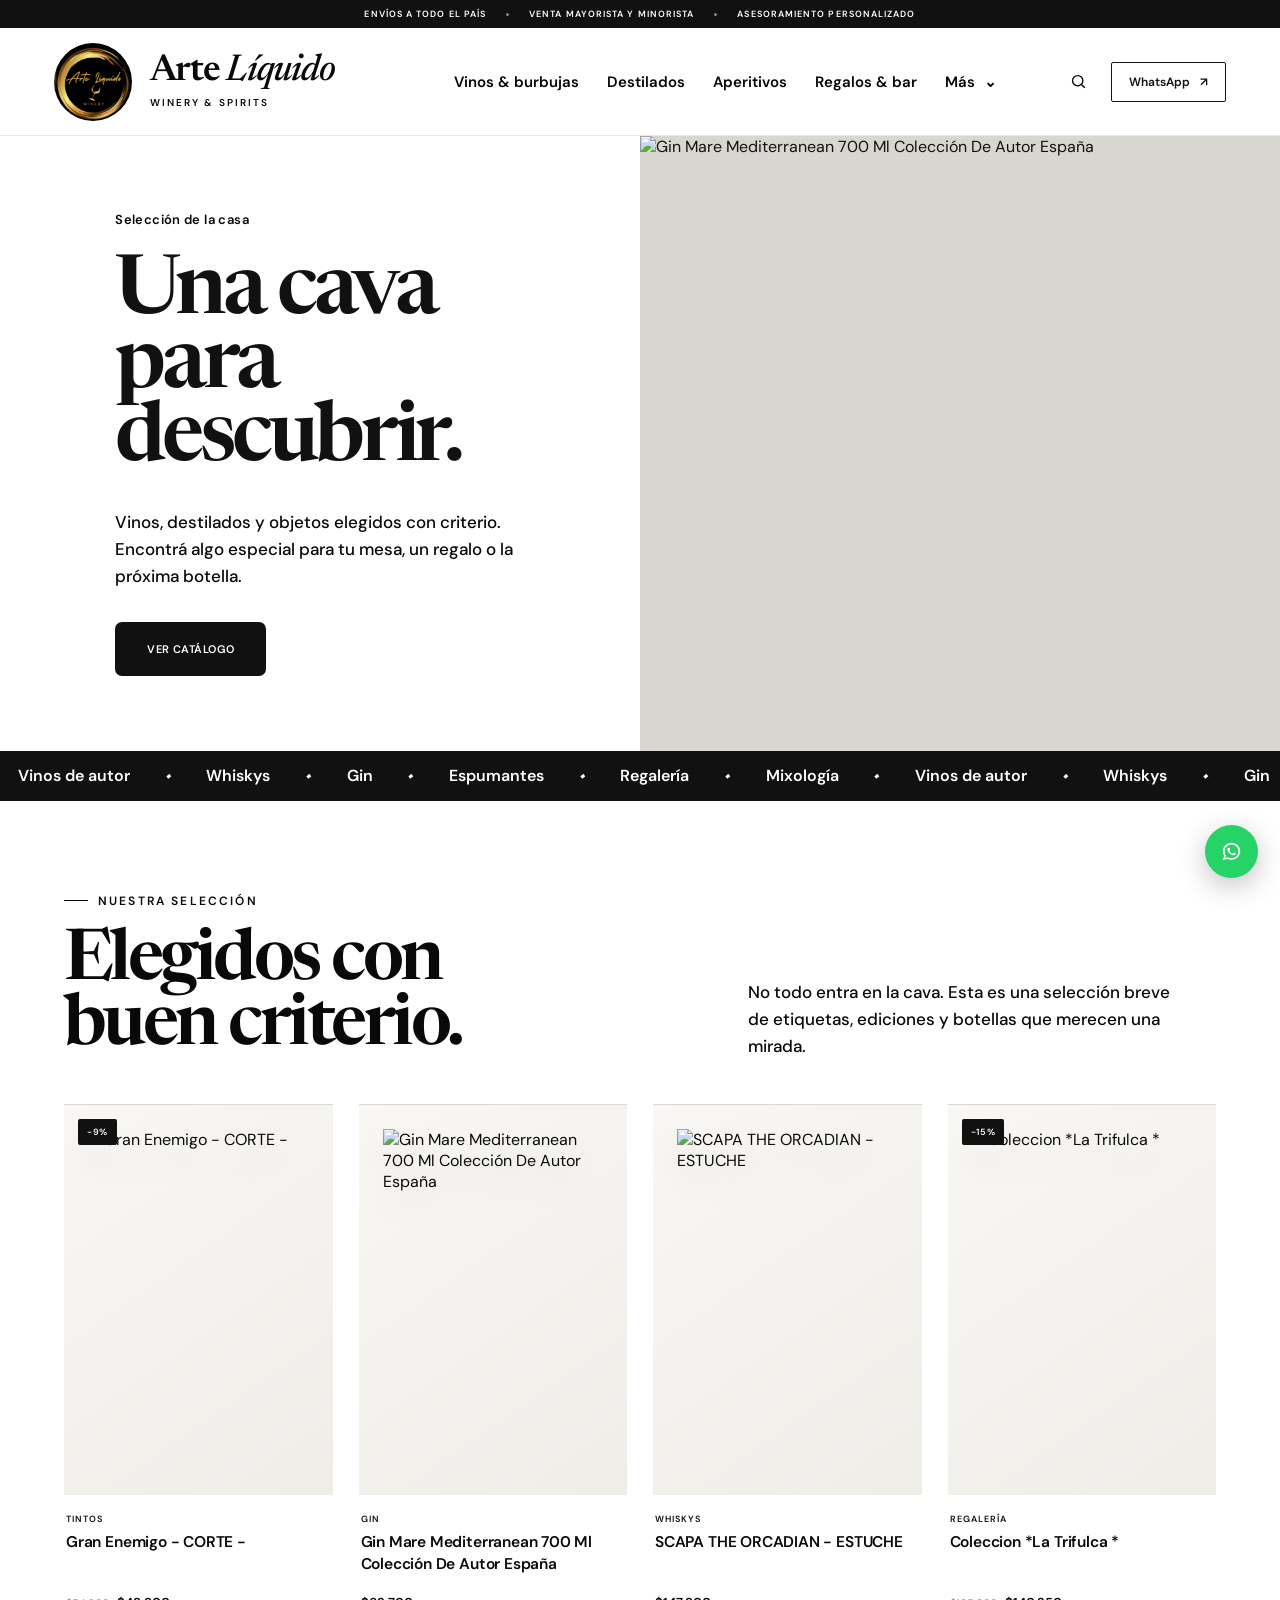
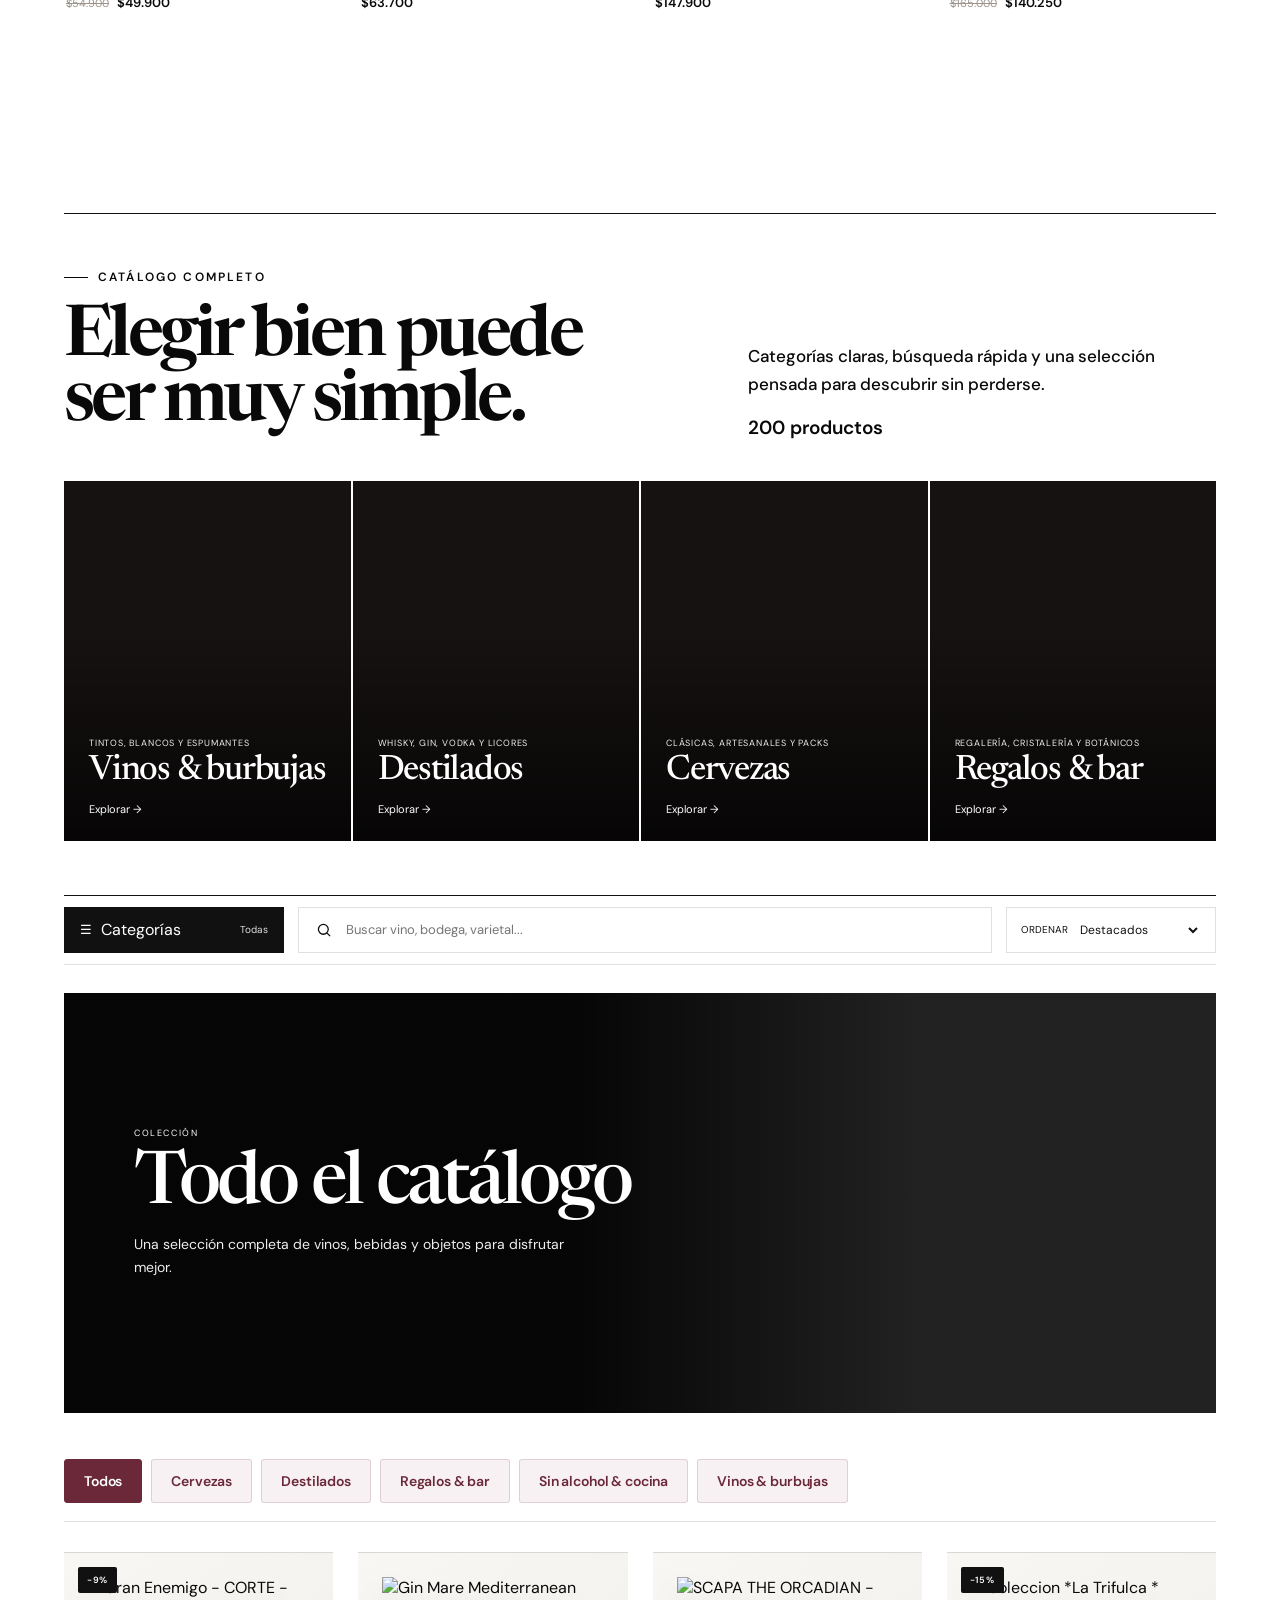
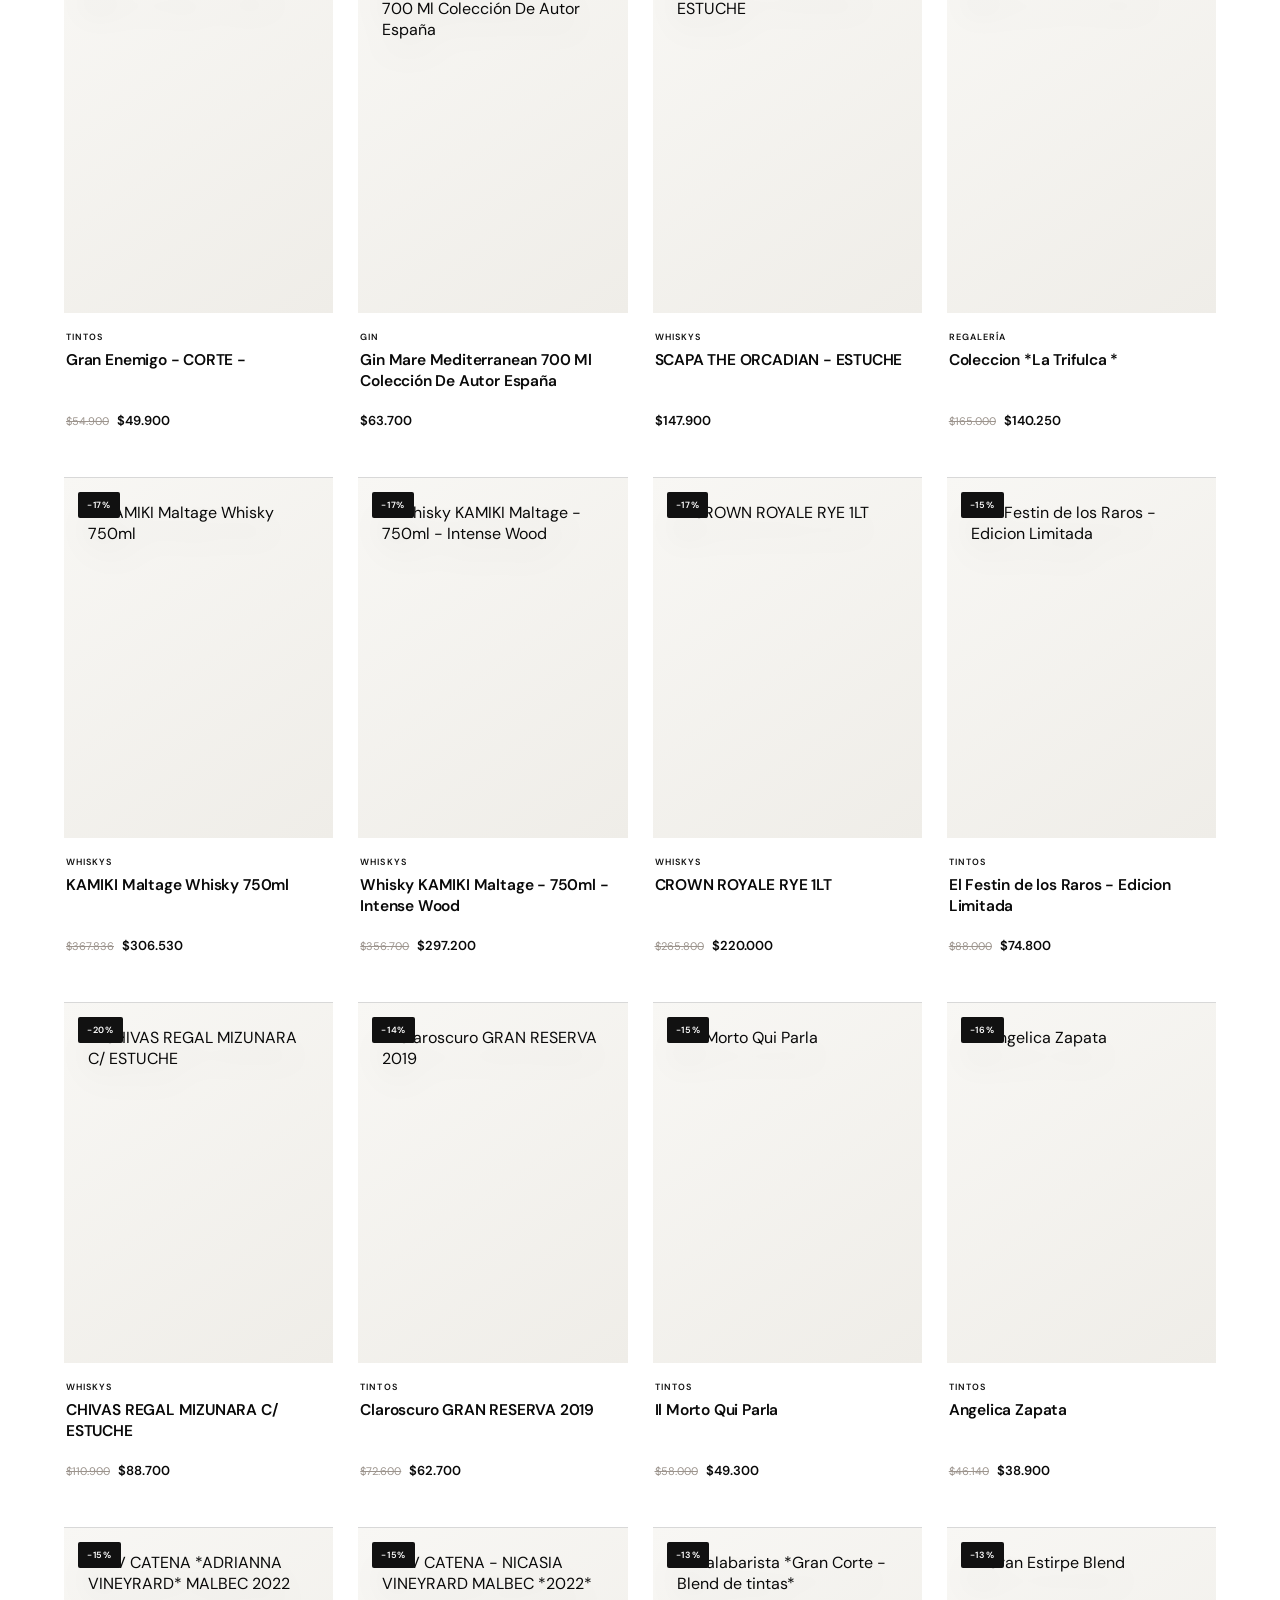
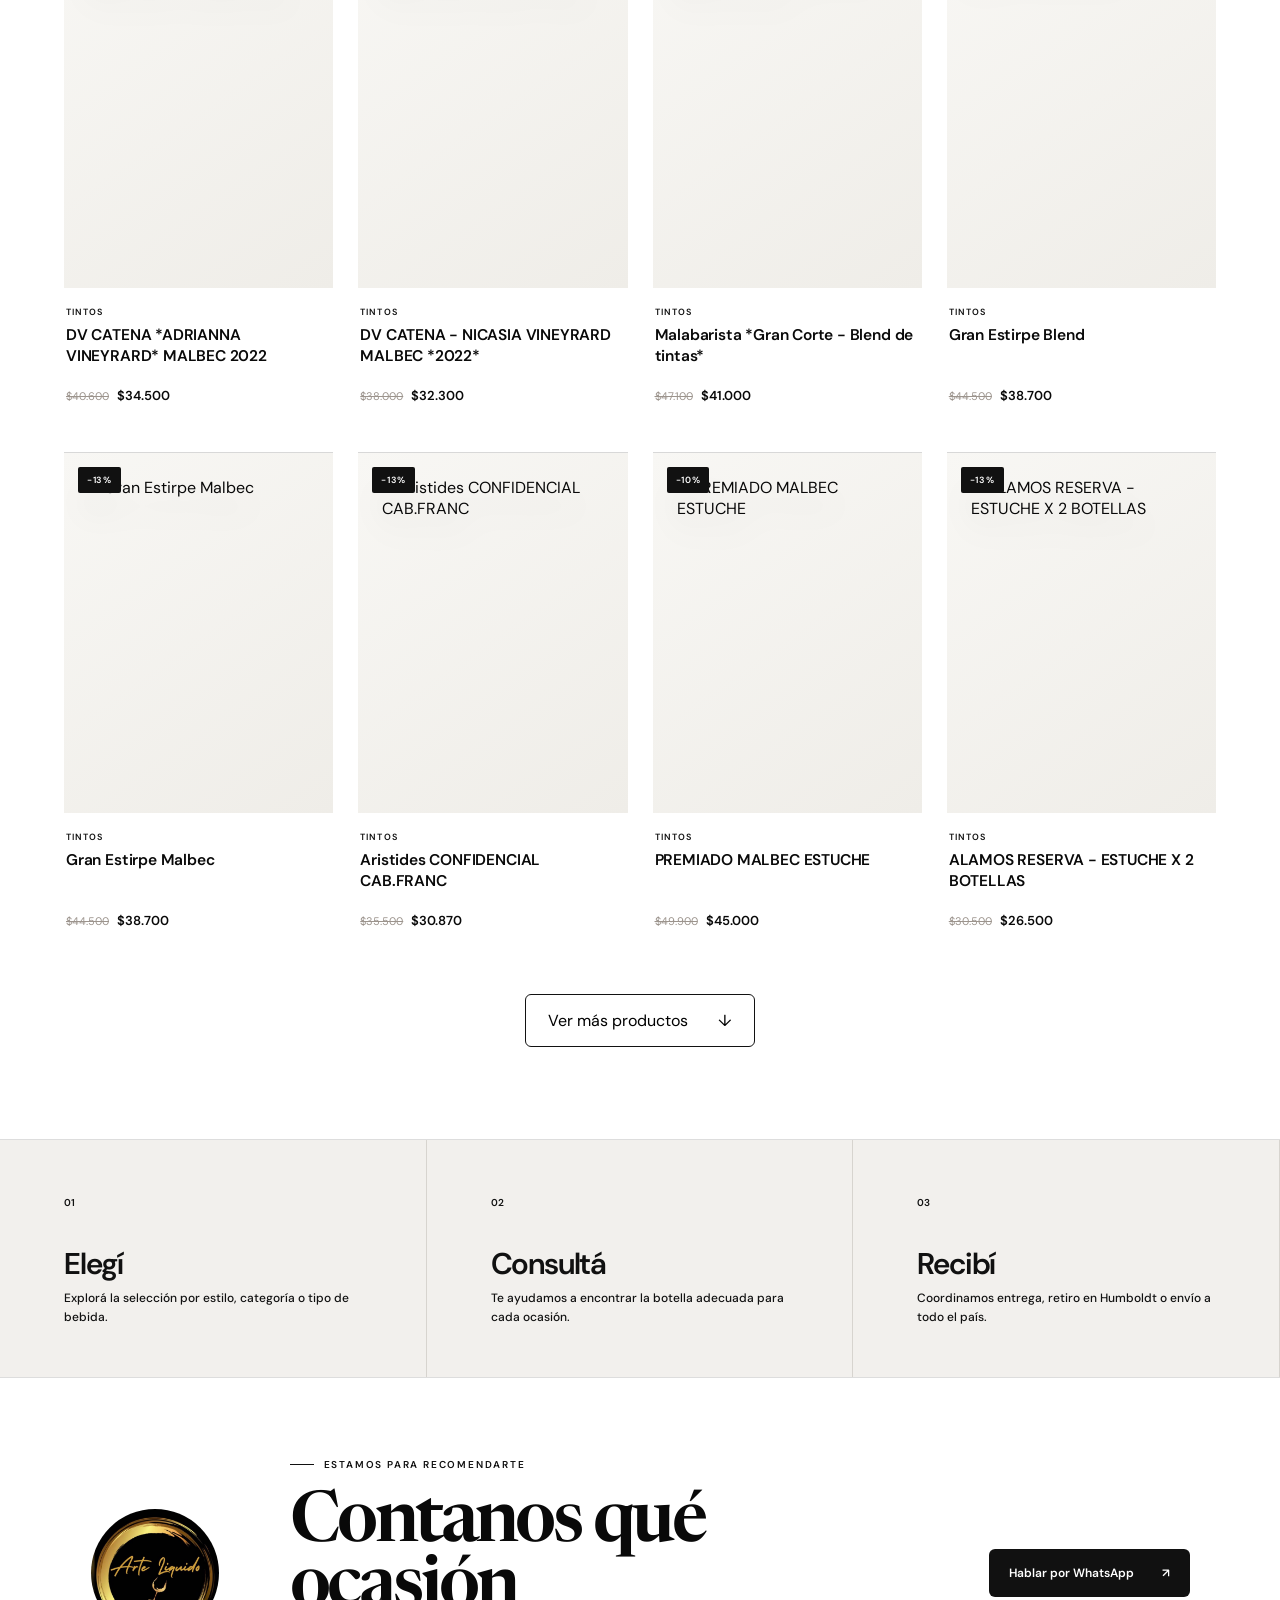
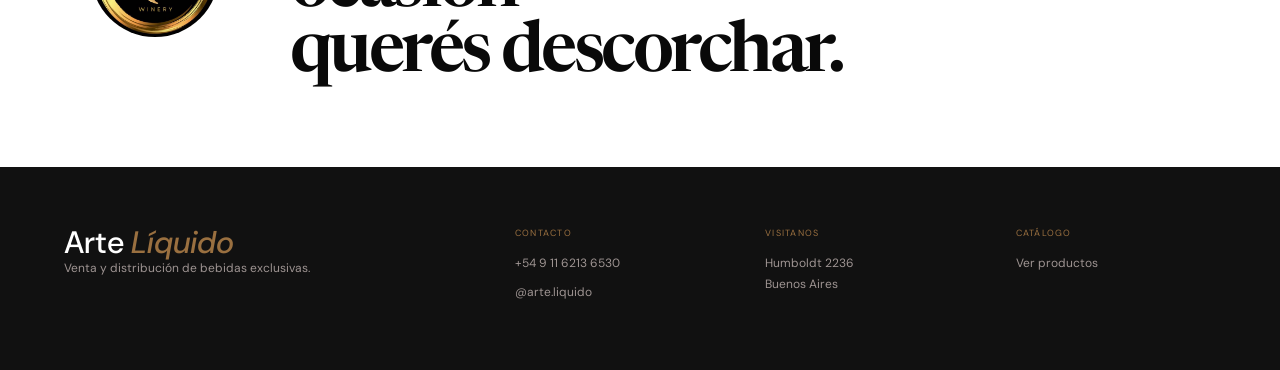
==== commit fd66fb31: "Make vinoteca branding substantially larger" ====
--- a/vinoteca/index.html
+++ b/vinoteca/index.html
@@ -12,7 +12,7 @@
   <link href="https://fonts.googleapis.com/css2?family=DM+Sans:wght@400;500;600&family=Newsreader:opsz,wght@6..72,500;6..72,600&display=swap" rel="stylesheet">
   <link rel="stylesheet" href="styles.css">
   <link rel="stylesheet" href="stability.css">
-  <link rel="stylesheet" href="house.css?v=20260824-strong-contrast">
+  <link rel="stylesheet" href="house.css?v=20260824-large-logo">
 </head>
 <body>
   <div class="topline">
--- a/vinoteca/house.css
+++ b/vinoteca/house.css
@@ -16,19 +16,19 @@
 .topline i { background: #fff; opacity: .5; }
 
 .site-header {
-  height: 86px;
+  height: 108px;
   padding: 0 4.2vw;
-  grid-template-columns: 270px 1fr auto;
+  grid-template-columns: 340px 1fr auto;
   gap: 20px;
   background: rgba(255,255,255,.97);
   border-color: #e7e7e7;
   backdrop-filter: blur(12px);
 }
-.brand { gap: 14px; }
-.brand-mark { width: 54px; height: 54px; border: 0; }
-.brand-type { color: #090909; font-family: var(--display); font-size: 28px; font-weight: 600; letter-spacing: -.03em; }
+.brand { gap: 18px; }
+.brand-mark { width: 78px; height: 78px; border: 0; }
+.brand-type { color: #090909; font-family: var(--display); font-size: 37px; font-weight: 600; letter-spacing: -.035em; }
 .brand-type em { color: inherit; }
-.brand-type small { margin-top: 7px; font-size: 8px; letter-spacing: .22em; }
+.brand-type small { margin-top: 9px; font-size: 10px; letter-spacing: .21em; }
 .site-nav { justify-self: center; gap: clamp(14px, 2.2vw, 34px); }
 .site-nav button {
   padding: 30px 0;
@@ -48,13 +48,13 @@
 .header-cta { padding: 11px 17px; border: 1px solid #151515; border-radius: 2px; color: #111; background: transparent; }
 
 .catalog-menu-panel {
-  top: 114px;
+  top: 136px;
   padding: 30px 5vw 27px;
   background: #fff;
   border-top: 1px solid #e7e7e7;
   box-shadow: 0 18px 40px rgba(0,0,0,.08);
 }
-.menu-backdrop { top: 114px; background: rgba(0,0,0,.18); backdrop-filter: none; }
+.menu-backdrop { top: 136px; background: rgba(0,0,0,.18); backdrop-filter: none; }
 .menu-heading { padding-bottom: 18px; }
 .menu-heading span, .menu-group > span { color: #111; font-weight: 600; }
 .menu-heading h2 { font: 600 36px/1 var(--sans); letter-spacing: -.035em; }
@@ -165,7 +165,10 @@
 .footer-brand > span { font-family: var(--sans); }
 
 @media (max-width: 1100px) {
-  .site-header { grid-template-columns: 240px 1fr auto; }
+  .site-header { height: 98px; grid-template-columns: 285px 1fr auto; }
+  .brand-mark { width: 68px; height: 68px; }
+  .brand-type { font-size: 32px; }
+  .brand-type small { font-size: 8px; }
   .site-nav { gap: 14px; }
   .site-nav button { font-size: 14px; }
   .header-cta { display: none; }
@@ -179,11 +182,11 @@
 
 @media (max-width: 720px) {
   .topline { justify-content: center; }
-  .site-header { height: 70px; }
-  .brand { gap: 10px; }
-  .brand-mark { width: 42px; height: 42px; }
-  .brand-type { font-size: 21px; }
-  .brand-type small { margin-top: 5px; font-size: 6.5px; }
+  .site-header { height: 82px; }
+  .brand { gap: 12px; }
+  .brand-mark { width: 54px; height: 54px; }
+  .brand-type { font-size: 27px; }
+  .brand-type small { margin-top: 6px; font-size: 7px; }
   .catalog-menu-panel { top: auto; }
   .menu-backdrop { top: 0; }
   .hero { display: flex; flex-direction: column; }
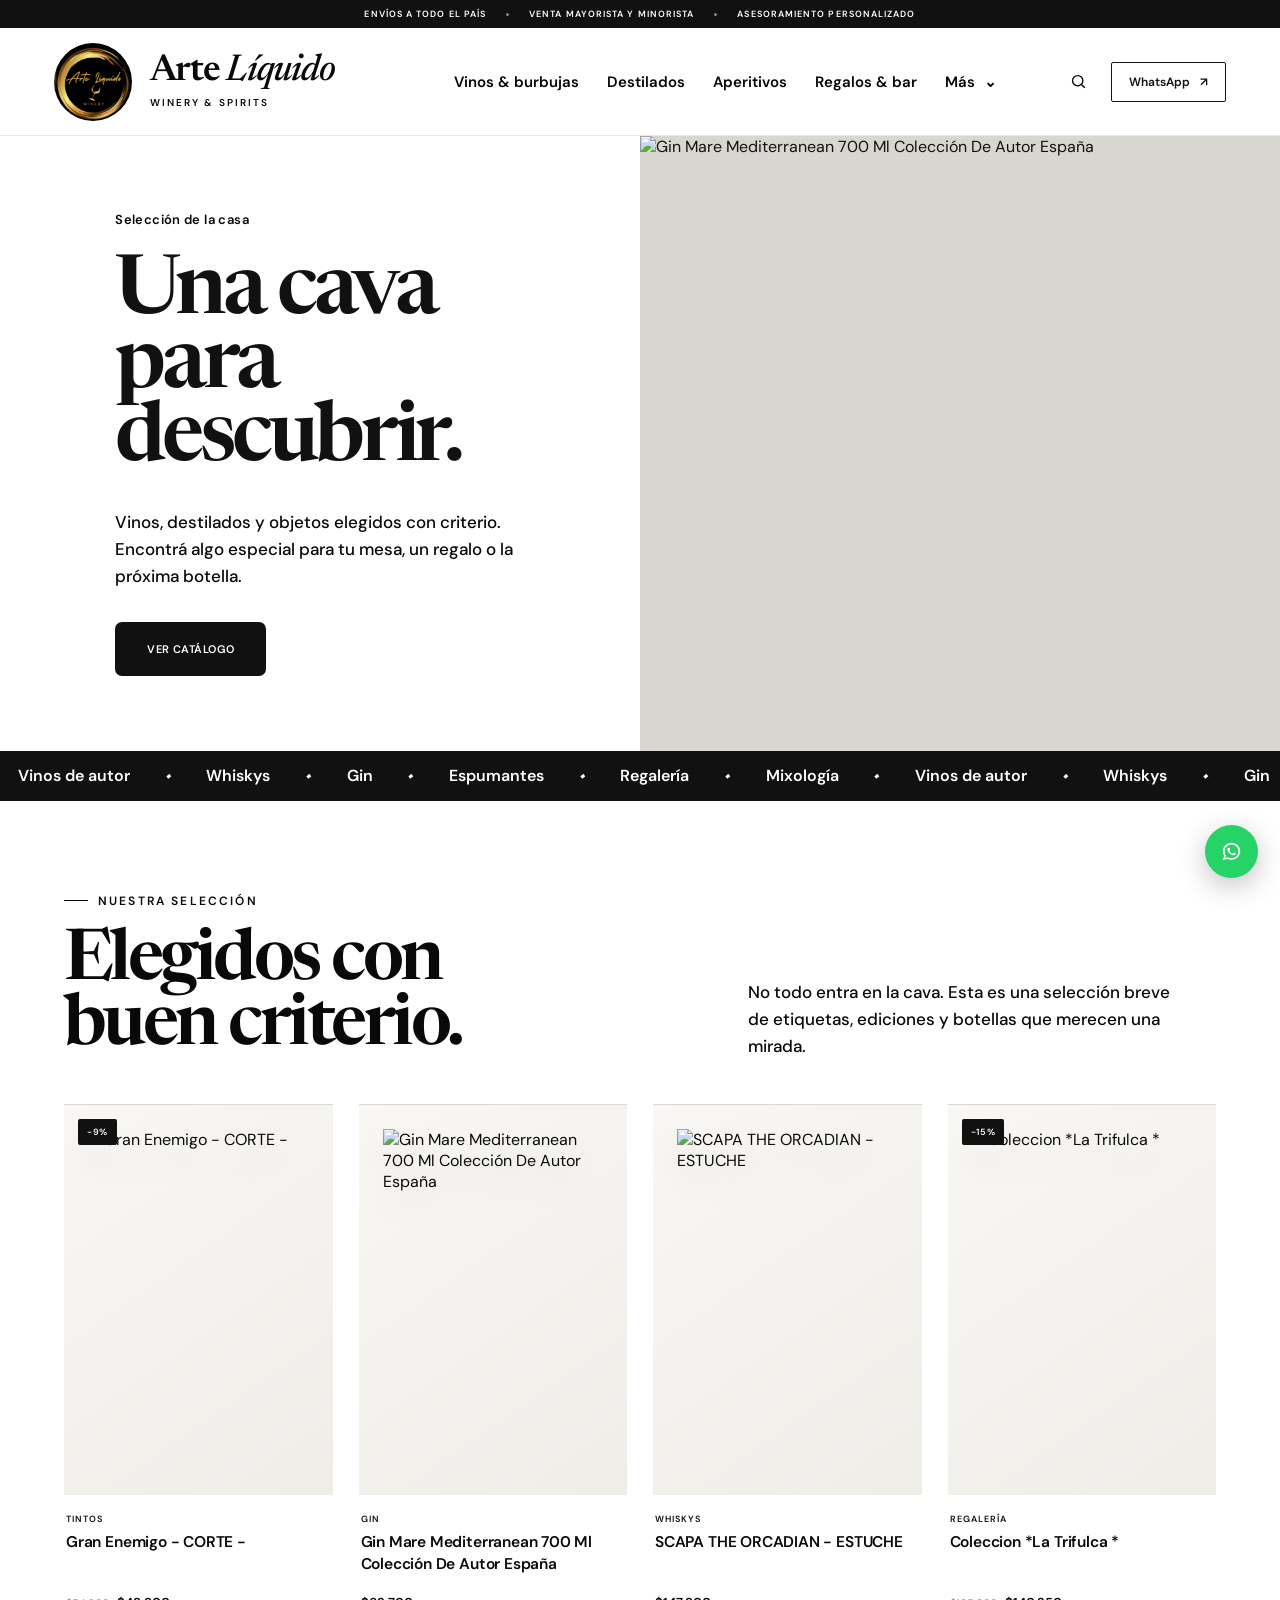
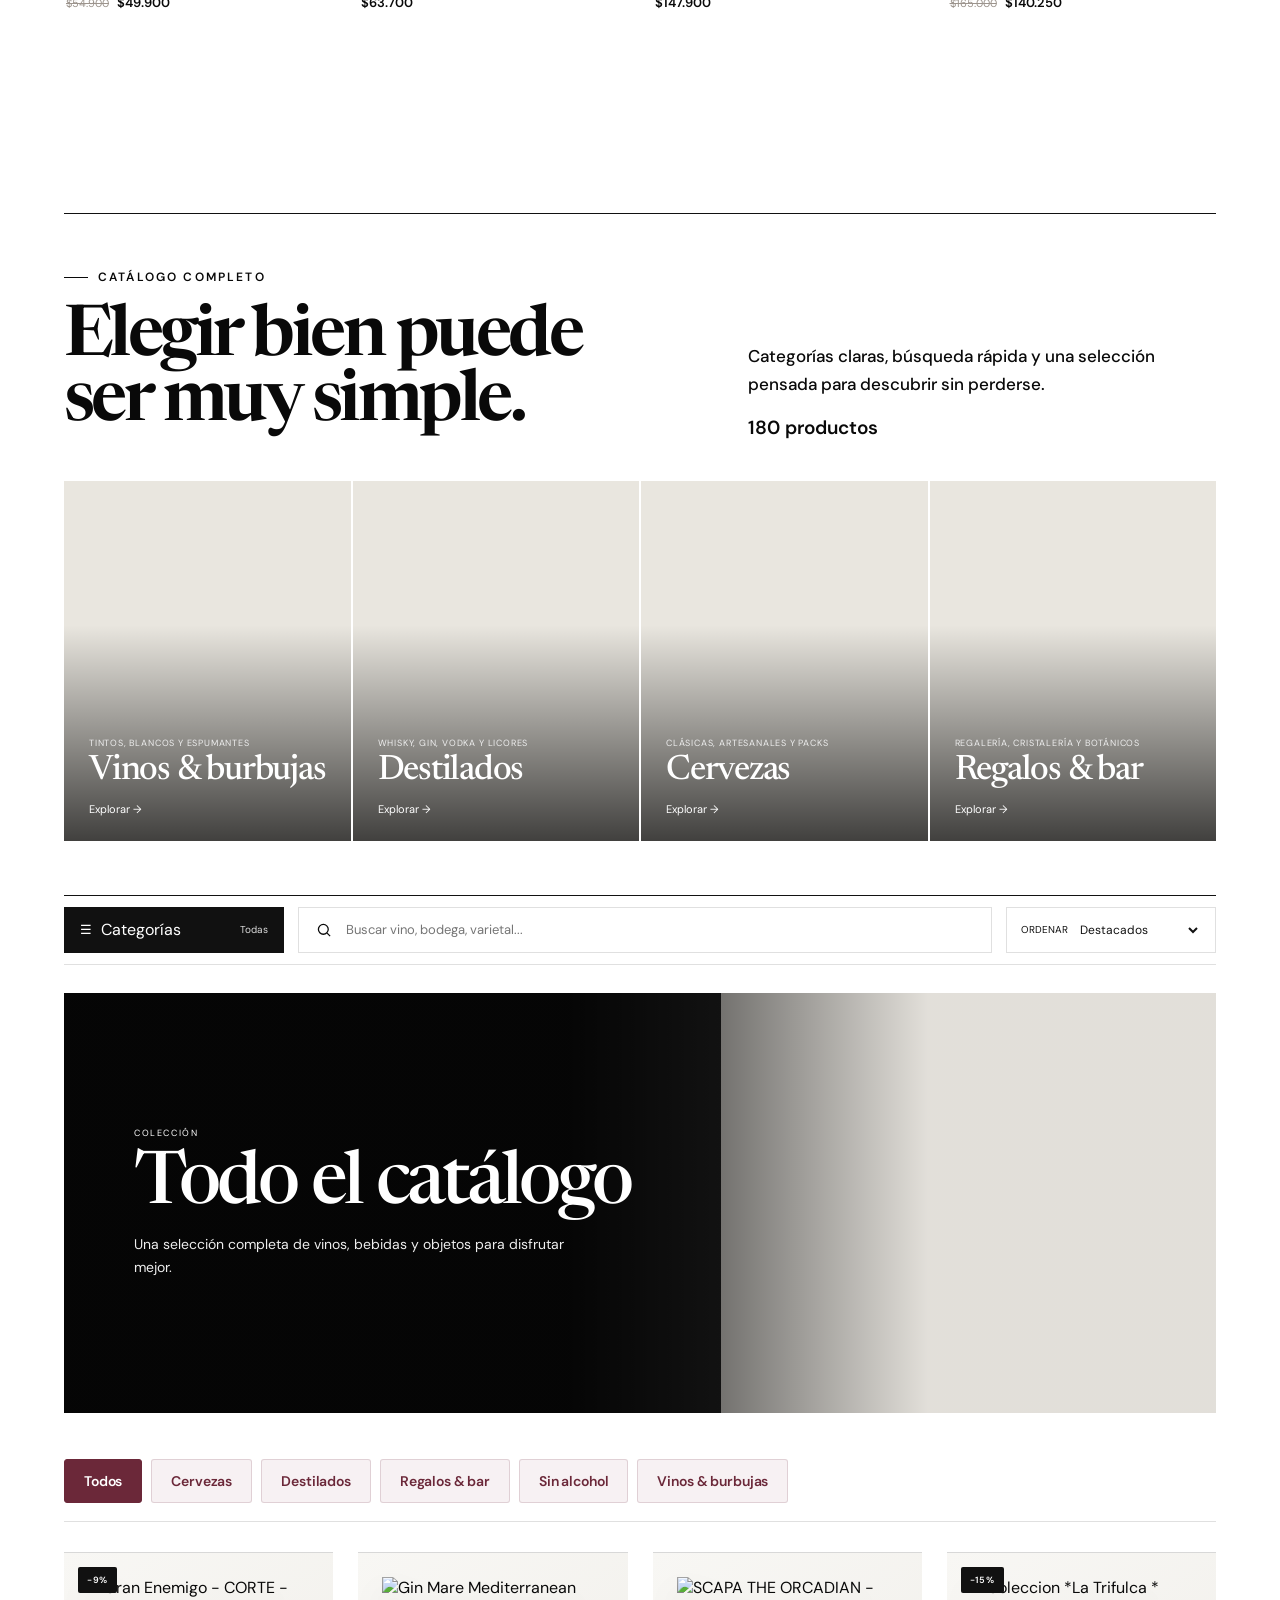
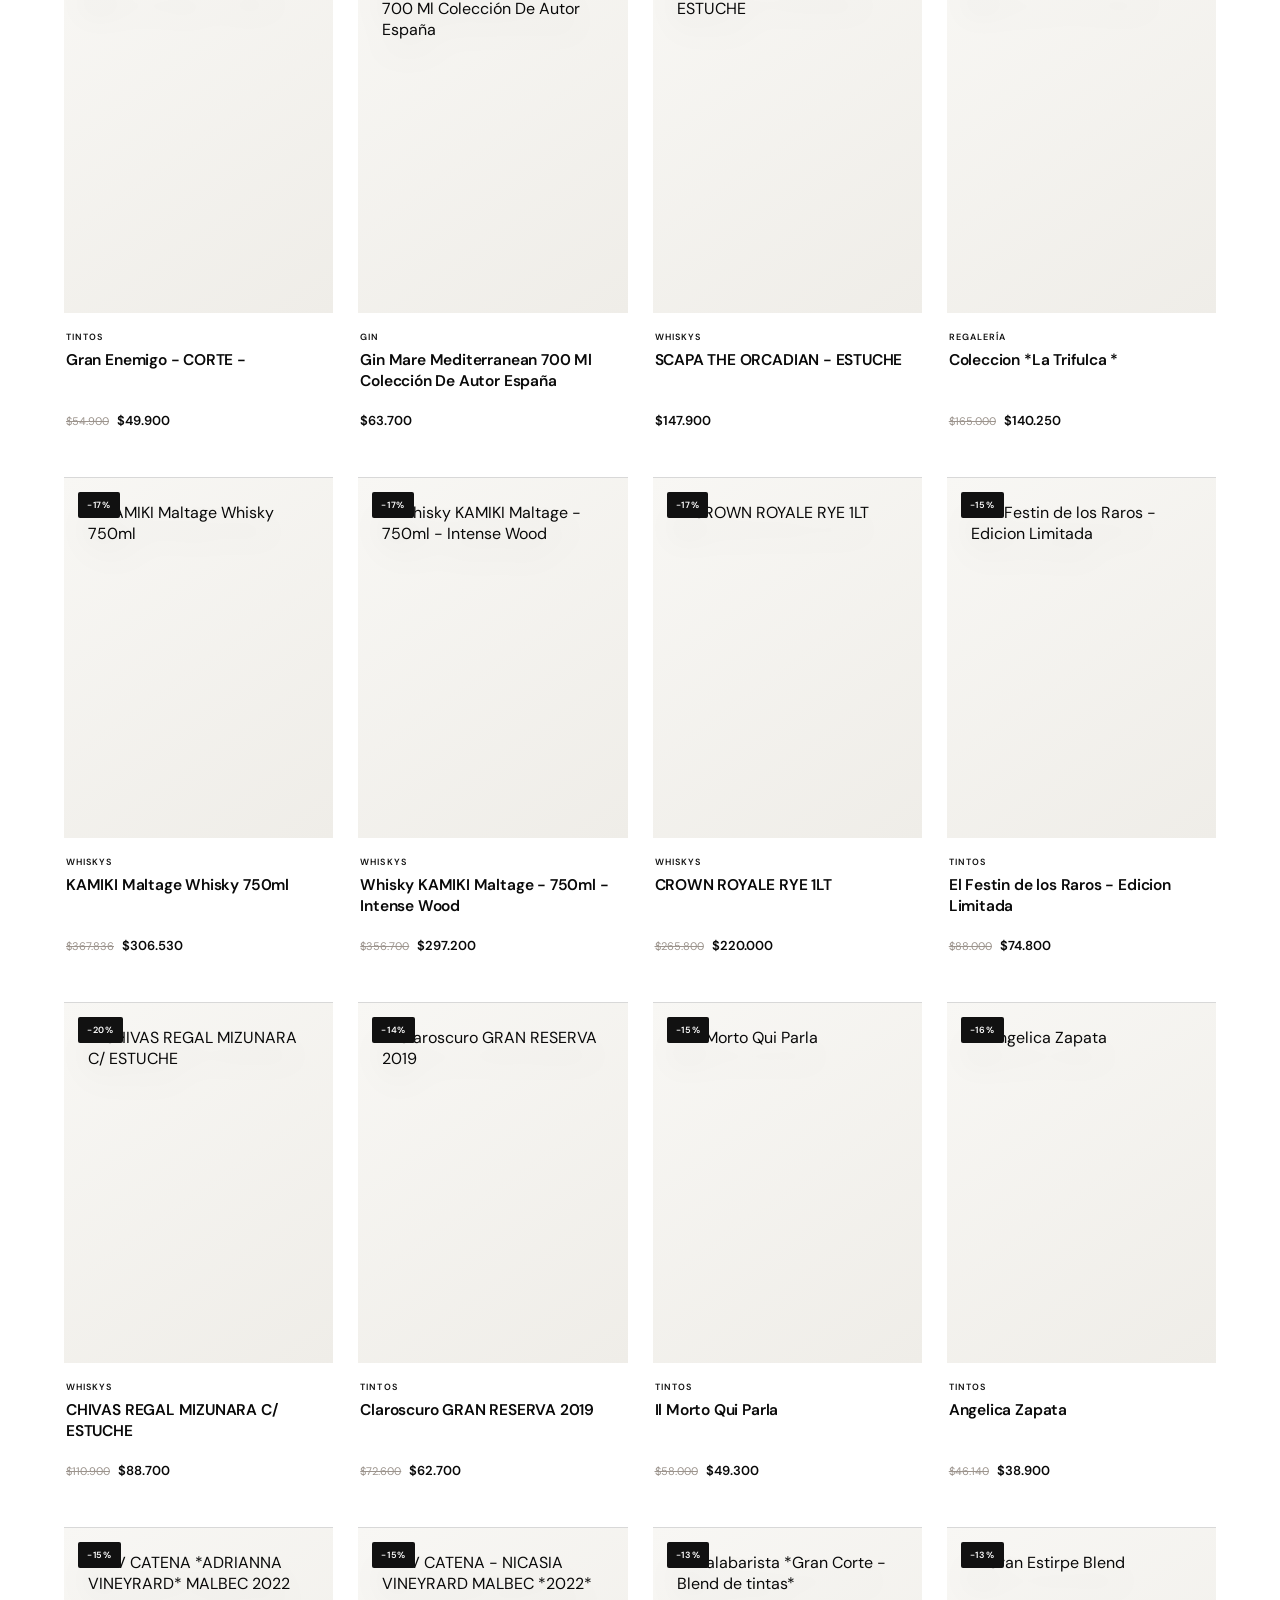
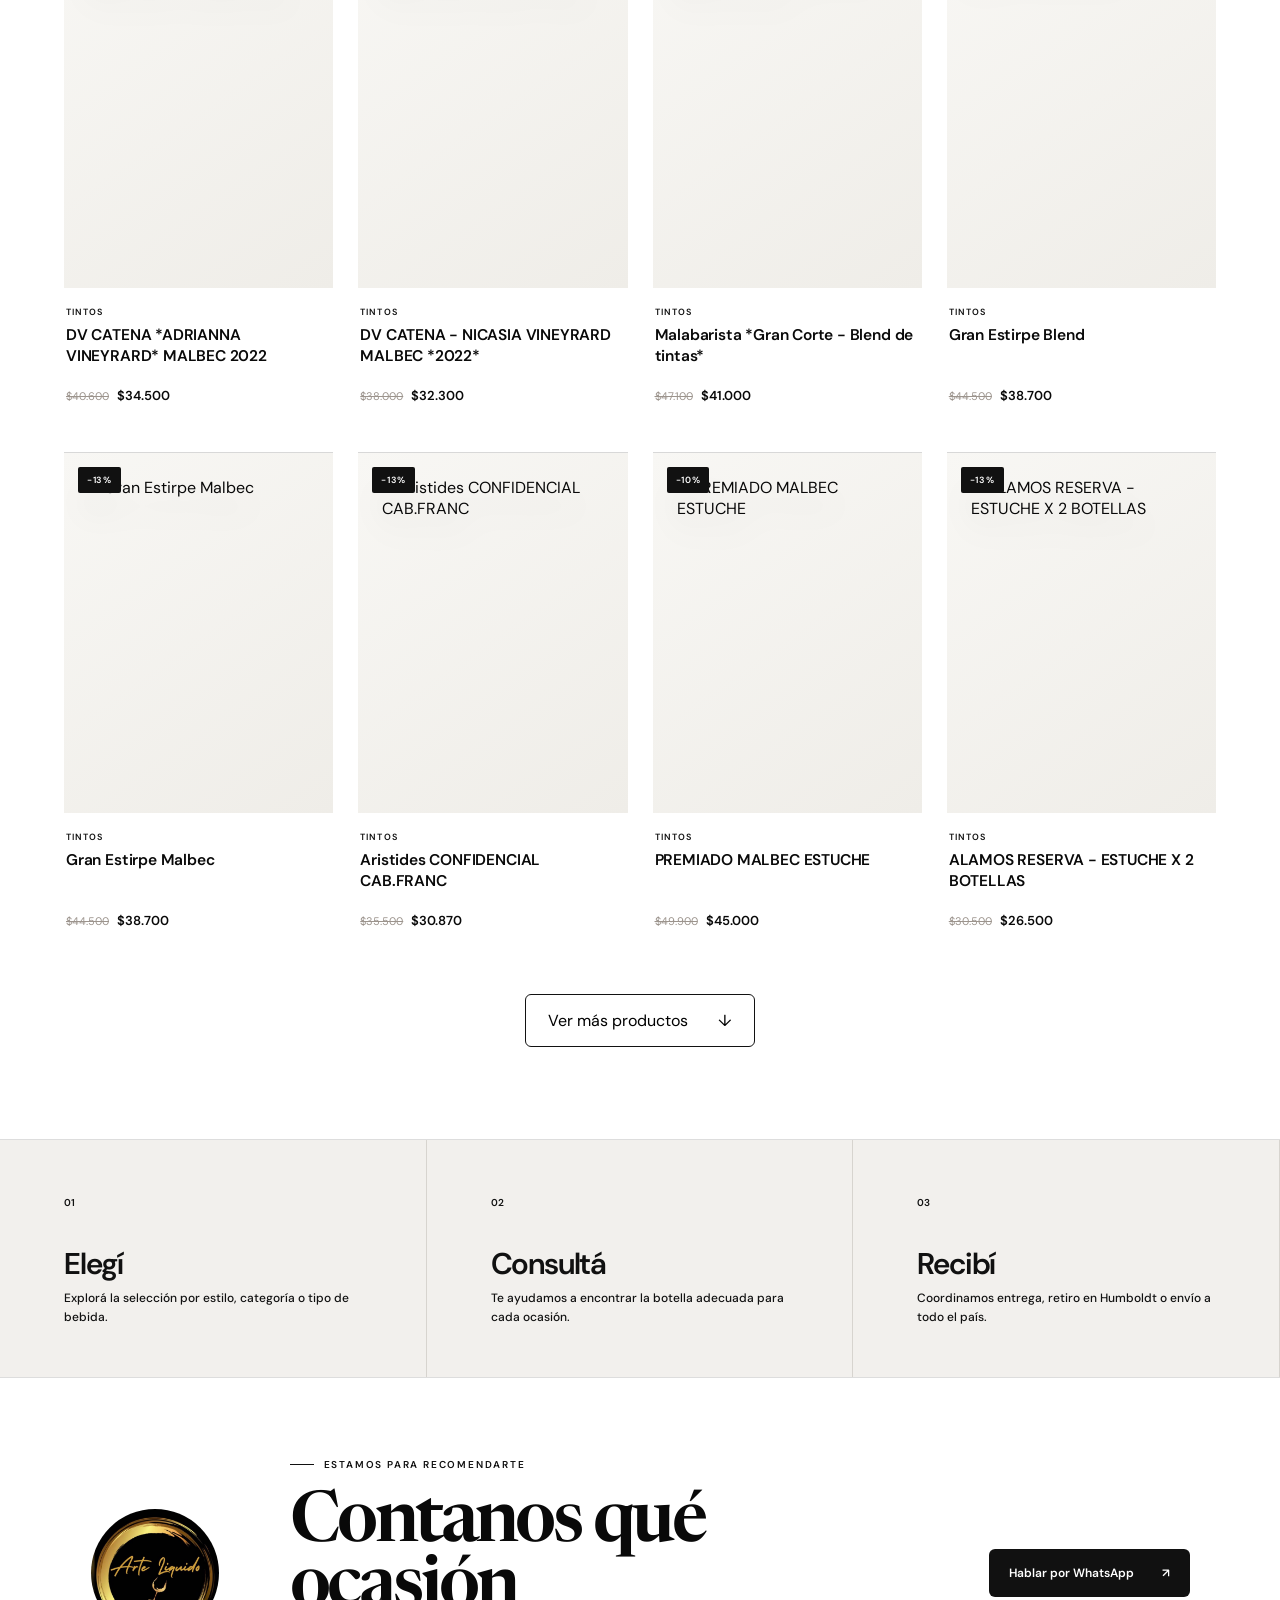
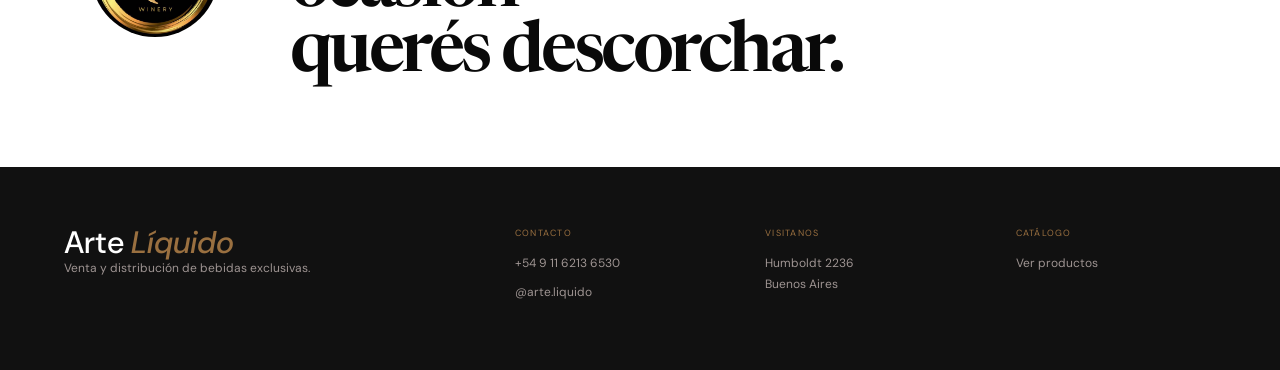
==== commit 140c129b: "Fix vinoteca imagery, mobile logo, and remove kitchen" ====
--- a/vinoteca/index.html
+++ b/vinoteca/index.html
@@ -12,7 +12,7 @@
   <link href="https://fonts.googleapis.com/css2?family=DM+Sans:wght@400;500;600&family=Newsreader:opsz,wght@6..72,500;6..72,600&display=swap" rel="stylesheet">
   <link rel="stylesheet" href="styles.css">
   <link rel="stylesheet" href="stability.css">
-  <link rel="stylesheet" href="house.css?v=20260824-large-logo">
+  <link rel="stylesheet" href="house.css?v=20260824-images-mobile-logo">
 </head>
 <body>
   <div class="topline">
@@ -44,7 +44,7 @@
     <div class="catalog-menu-panel" role="dialog" aria-modal="true" aria-labelledby="menu-title">
       <div class="menu-heading"><div><span>Explorá a tu manera</span><h2 id="menu-title">Todo el catálogo</h2></div><button id="catalog-menu-close" type="button" aria-label="Cerrar">×</button></div>
       <div class="menu-groups" id="menu-groups"></div>
-      <button class="menu-all" type="button" data-category="todos"><span>Ver todos los productos</span><b id="menu-total">200</b></button>
+      <button class="menu-all" type="button" data-category="todos"><span>Ver todos los productos</span><b id="menu-total">180</b></button>
     </div>
   </div>
 
@@ -57,7 +57,7 @@
         <p class="hero-lead">Vinos, destilados y objetos elegidos con criterio. Encontrá algo especial para tu mesa, un regalo o la próxima botella.</p>
         <div class="hero-actions"><button class="button button-solid" id="hero-catalog-button" type="button">VER CATÁLOGO</button></div>
         <div class="hero-stats">
-          <div><strong id="product-total">200</strong><span>productos</span></div>
+          <div><strong id="product-total">180</strong><span>productos</span></div>
           <div><strong>15</strong><span>categorías</span></div>
           <div><strong>Todo el país</strong><span>envíos</span></div>
         </div>
@@ -85,7 +85,7 @@
     <section class="catalog" id="catalogo" aria-labelledby="catalog-title">
       <div class="catalog-title-row">
         <div><p class="kicker"><span></span>Catálogo completo</p><h2 id="catalog-title">Elegir bien puede<br><em>ser muy simple.</em></h2></div>
-        <div class="catalog-intro"><p>Categorías claras, búsqueda rápida y una selección pensada para descubrir sin perderse.</p><span id="result-count">200 productos</span></div>
+        <div class="catalog-intro"><p>Categorías claras, búsqueda rápida y una selección pensada para descubrir sin perderse.</p><span id="result-count">180 productos</span></div>
       </div>
 
       <div class="family-navigation" id="family-navigation" aria-label="Familias del catálogo"></div>
@@ -139,6 +139,6 @@
 
   <a class="whatsapp-float" href="https://wa.me/5491162136530?text=Hola%20Arte%20L%C3%ADquido%2C%20quiero%20hacer%20una%20consulta." target="_blank" rel="noopener" aria-label="Contactar por WhatsApp"><img src="assets/whatsapp.svg" alt=""></a>
   <script src="catalog-data.js"></script>
-  <script src="script.js?v=20260824"></script>
+  <script src="script.js?v=20260825-remove-kitchen"></script>
 </body>
 </html>
--- a/vinoteca/house.css
+++ b/vinoteca/house.css
@@ -24,9 +24,10 @@
   border-color: #e7e7e7;
   backdrop-filter: blur(12px);
 }
-.brand { gap: 18px; }
-.brand-mark { width: 78px; height: 78px; border: 0; }
-.brand-type { color: #090909; font-family: var(--display); font-size: 37px; font-weight: 600; letter-spacing: -.035em; }
+.brand { min-width: 0; flex-shrink: 0; gap: 18px; }
+.brand-mark { width: 78px; height: 78px; flex: 0 0 78px; aspect-ratio: 1; border: 0; }
+.brand-mark img { width: 100%; height: 100%; aspect-ratio: 1; object-fit: cover; }
+.brand-type { flex: none; color: #090909; font-family: var(--display); font-size: 37px; font-weight: 600; line-height: .9; letter-spacing: -.035em; white-space: nowrap; }
 .brand-type em { color: inherit; }
 .brand-type small { margin-top: 9px; font-size: 10px; letter-spacing: .21em; }
 .site-nav { justify-self: center; gap: clamp(14px, 2.2vw, 34px); }
@@ -107,7 +108,7 @@
 .product-card { border-top-color: #d8d8d8; }
 .product-visual { height: 390px; background: linear-gradient(145deg, #f8f7f4, #efede8); }
 .product-visual::after { display: none; }
-.product-visual img { padding: 24px; filter: drop-shadow(0 18px 15px rgba(30,22,18,.08)); }
+.product-visual img { width: 100%; height: 100%; padding: 24px; object-fit: contain; object-position: center; filter: drop-shadow(0 18px 15px rgba(30,22,18,.08)); }
 .product-body small { color: #111; font-weight: 600; }
 .product-body strong { color: #090909; font: 600 15.5px/1.4 var(--sans); letter-spacing: -.012em; }
 .price-line b { color: #090909; font-weight: 600; }
@@ -118,9 +119,9 @@
 .catalog-title-row { border-top: 1px solid #111; padding-top: 55px; }
 .catalog-intro span { color: #090909; font: 600 19px/1 var(--sans); }
 .family-navigation { gap: 2px; margin-bottom: 54px; }
-.family-card button { min-height: 360px; }
+.family-card button { min-height: 360px; background: #e9e6df; }
 .family-card button::after { background: linear-gradient(transparent 40%, rgba(0,0,0,.72)); }
-.family-image { filter: saturate(.88) contrast(1.04); }
+.family-image { inset: 18px 18px 82px; background-repeat: no-repeat; background-size: contain; filter: saturate(.92) contrast(1.03); }
 .family-copy { left: 25px; right: 25px; bottom: 25px; }
 .family-copy small { color: #eee; }
 .family-copy strong { font: 500 35px/.98 var(--display); letter-spacing: -.035em; }
@@ -135,7 +136,7 @@
 .active-label { color: #fff; font-weight: 400; }
 .collection-copy h3 { font: 500 clamp(54px, 5.7vw, 79px)/.92 var(--display); letter-spacing: -.045em; }
 .collection-copy p { color: #eee; }
-.collection-image { filter: saturate(.9) contrast(1.03); }
+.collection-image { background-color: #ece9e3; background-repeat: no-repeat; background-size: contain; filter: saturate(.95) contrast(1.02); }
 .subcategory-row { padding: 18px 0; gap: 9px; }
 .subcategory {
   padding: 12px 19px;
@@ -166,7 +167,7 @@
 
 @media (max-width: 1100px) {
   .site-header { height: 98px; grid-template-columns: 285px 1fr auto; }
-  .brand-mark { width: 68px; height: 68px; }
+  .brand-mark { width: 68px; height: 68px; flex-basis: 68px; }
   .brand-type { font-size: 32px; }
   .brand-type small { font-size: 8px; }
   .site-nav { gap: 14px; }
@@ -182,11 +183,12 @@
 
 @media (max-width: 720px) {
   .topline { justify-content: center; }
-  .site-header { height: 82px; }
+  .site-header { height: 82px; padding: 0 12px; grid-template-columns: minmax(0, 1fr) auto; gap: 10px; }
   .brand { gap: 12px; }
-  .brand-mark { width: 54px; height: 54px; }
-  .brand-type { font-size: 27px; }
+  .brand-mark { width: 54px; height: 54px; flex-basis: 54px; }
+  .brand-type { font-size: 25px; }
   .brand-type small { margin-top: 6px; font-size: 7px; }
+  .header-cta { padding: 9px 10px; font-size: 9px; }
   .catalog-menu-panel { top: auto; }
   .menu-backdrop { top: 0; }
   .hero { display: flex; flex-direction: column; }
@@ -194,6 +196,7 @@
   .hero h1 { font-size: 64px; }
   .hero-showcase { min-height: 380px; order: 1; }
   .hero-product-side { display: block; }
+  .hero-product-side img { object-fit: contain; background: #ece9e3; }
   .featured, .catalog { padding-top: 72px; }
   .section-head h2, .catalog-title-row h2 { font-size: 54px; }
   .product-visual, .product-grid .product-visual { height: 250px; }
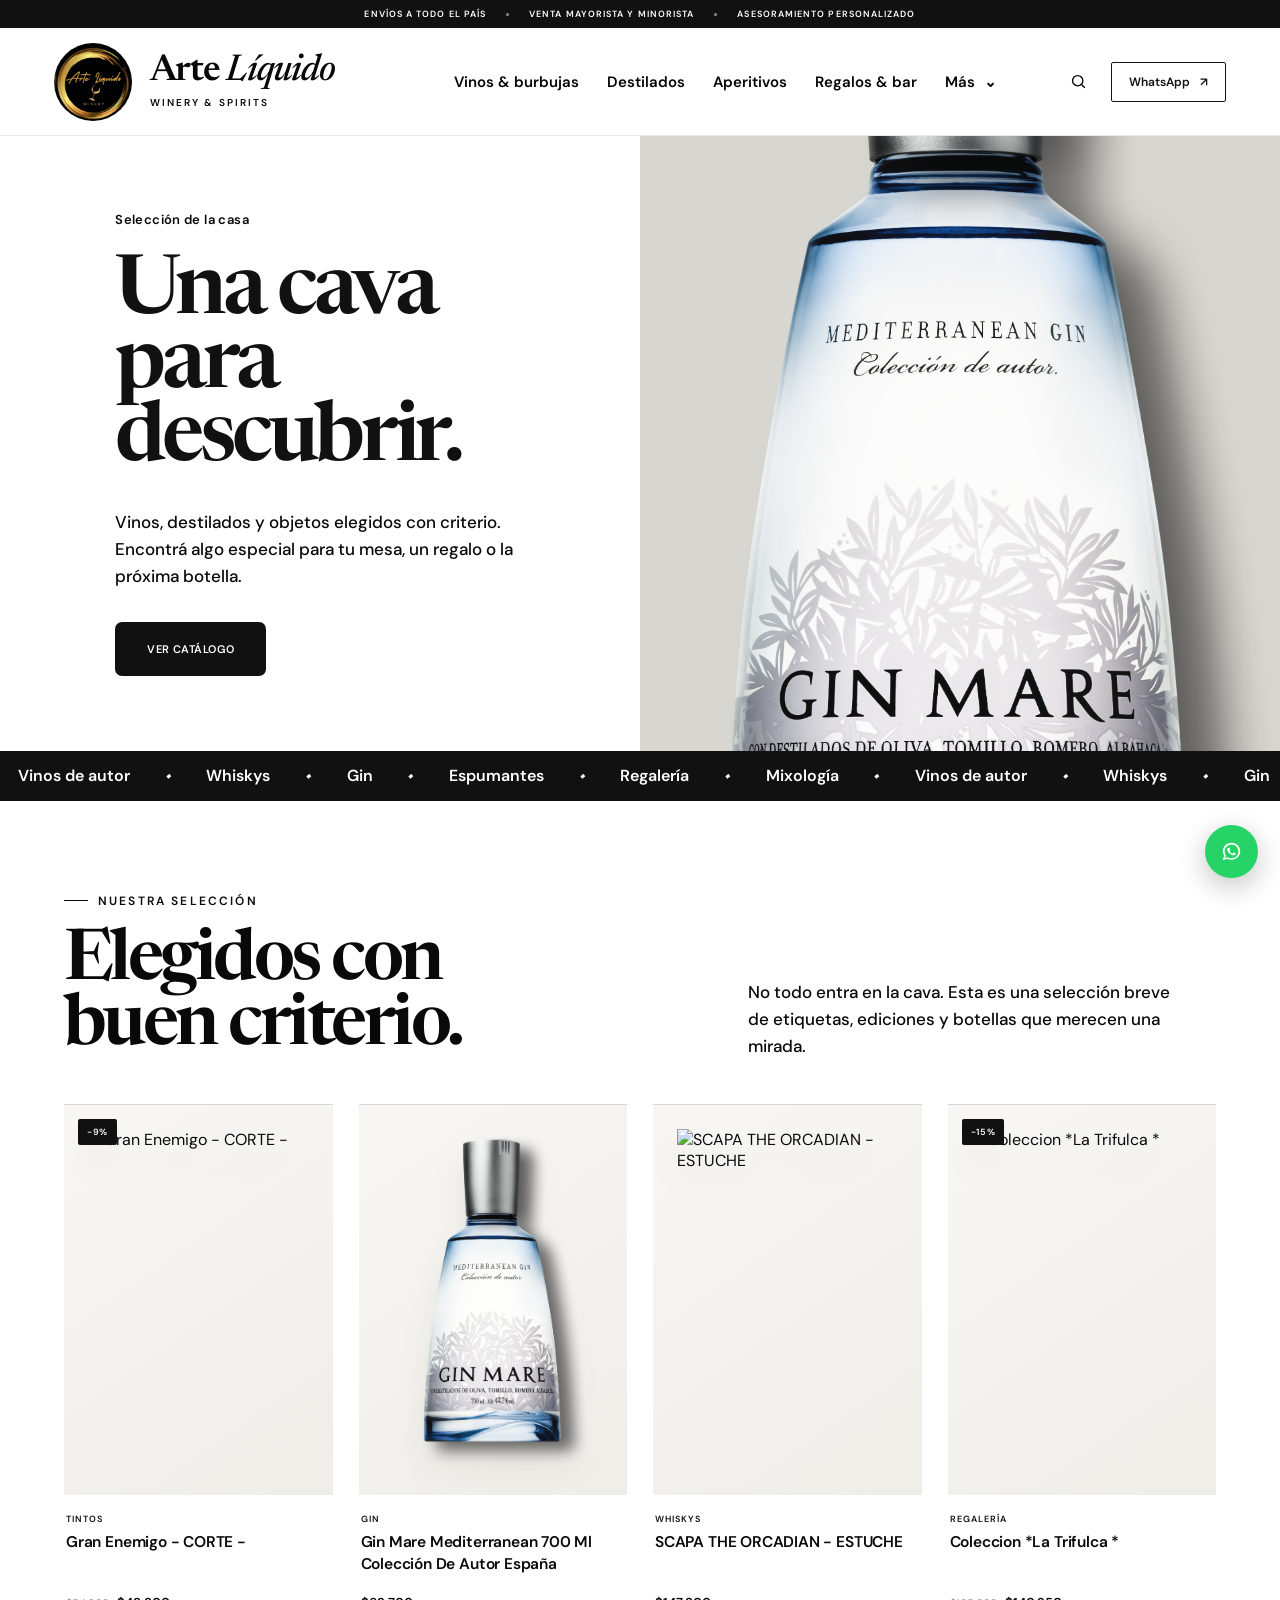
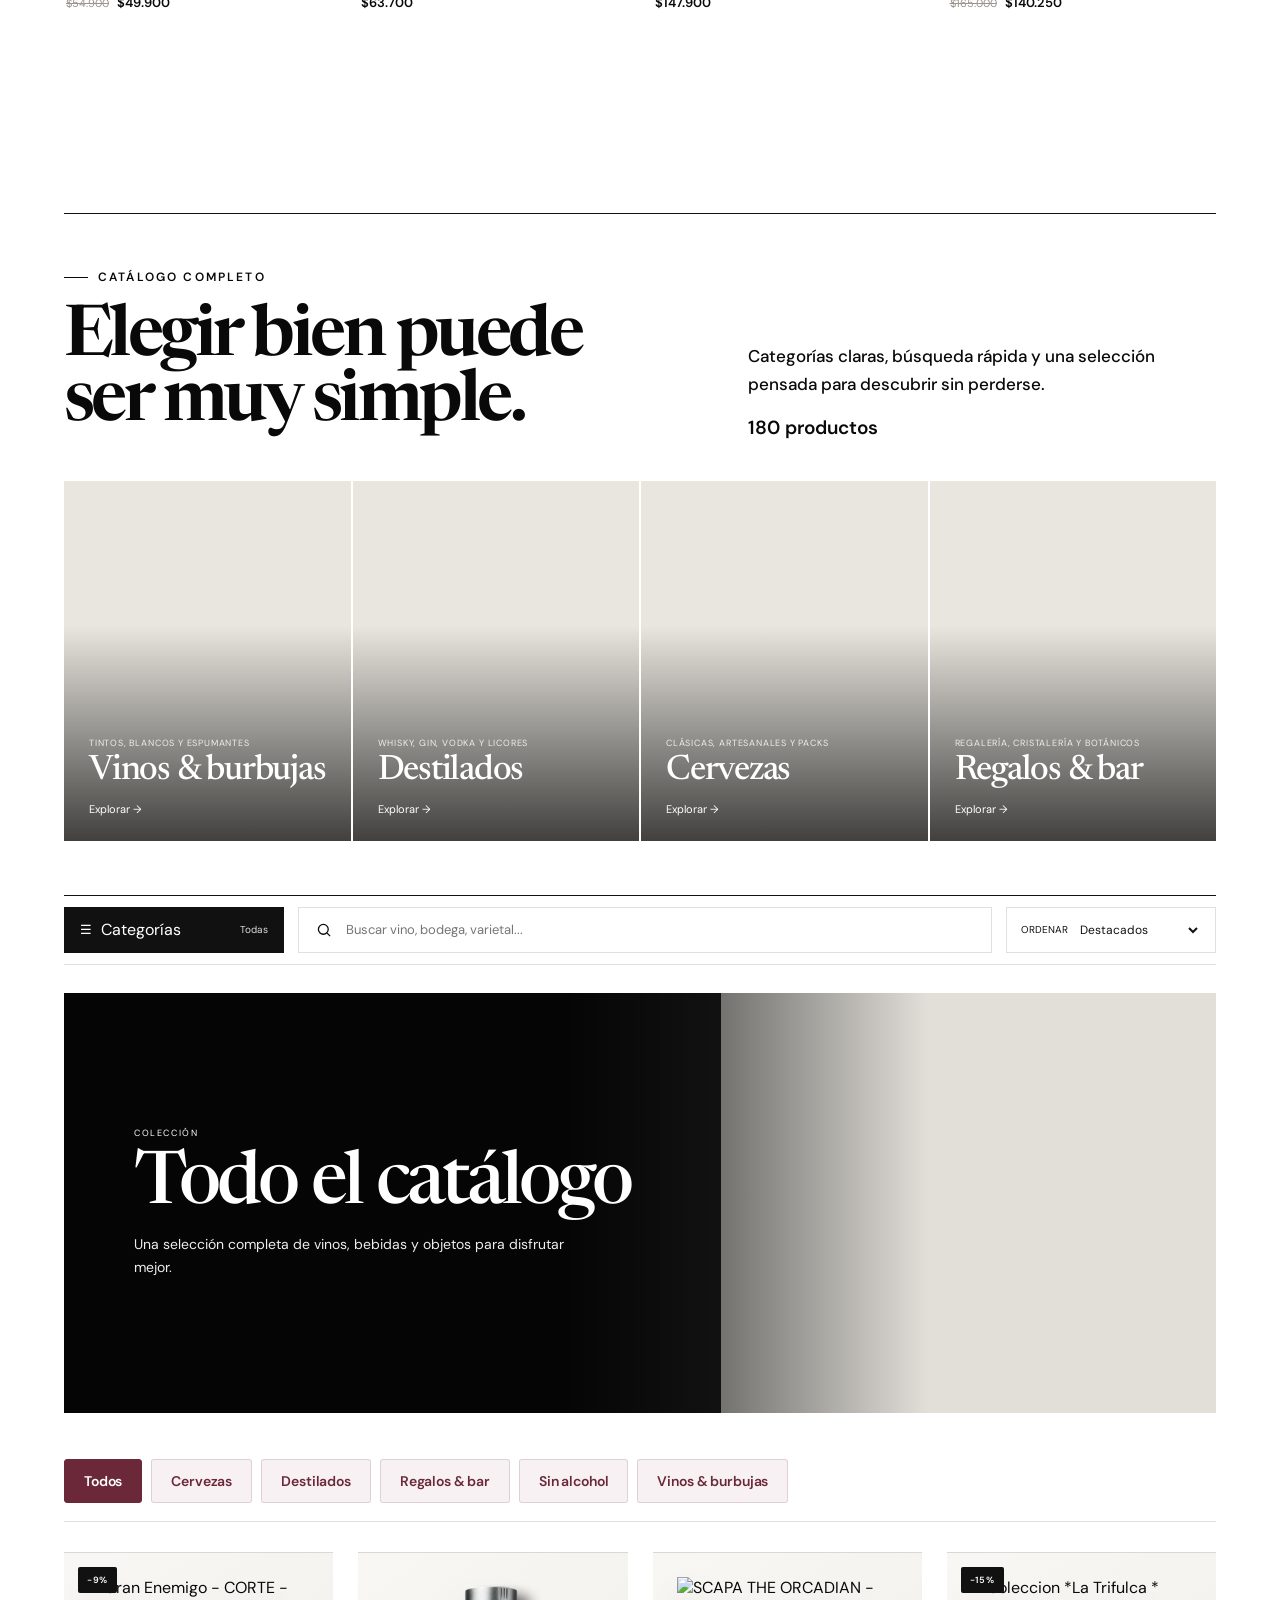
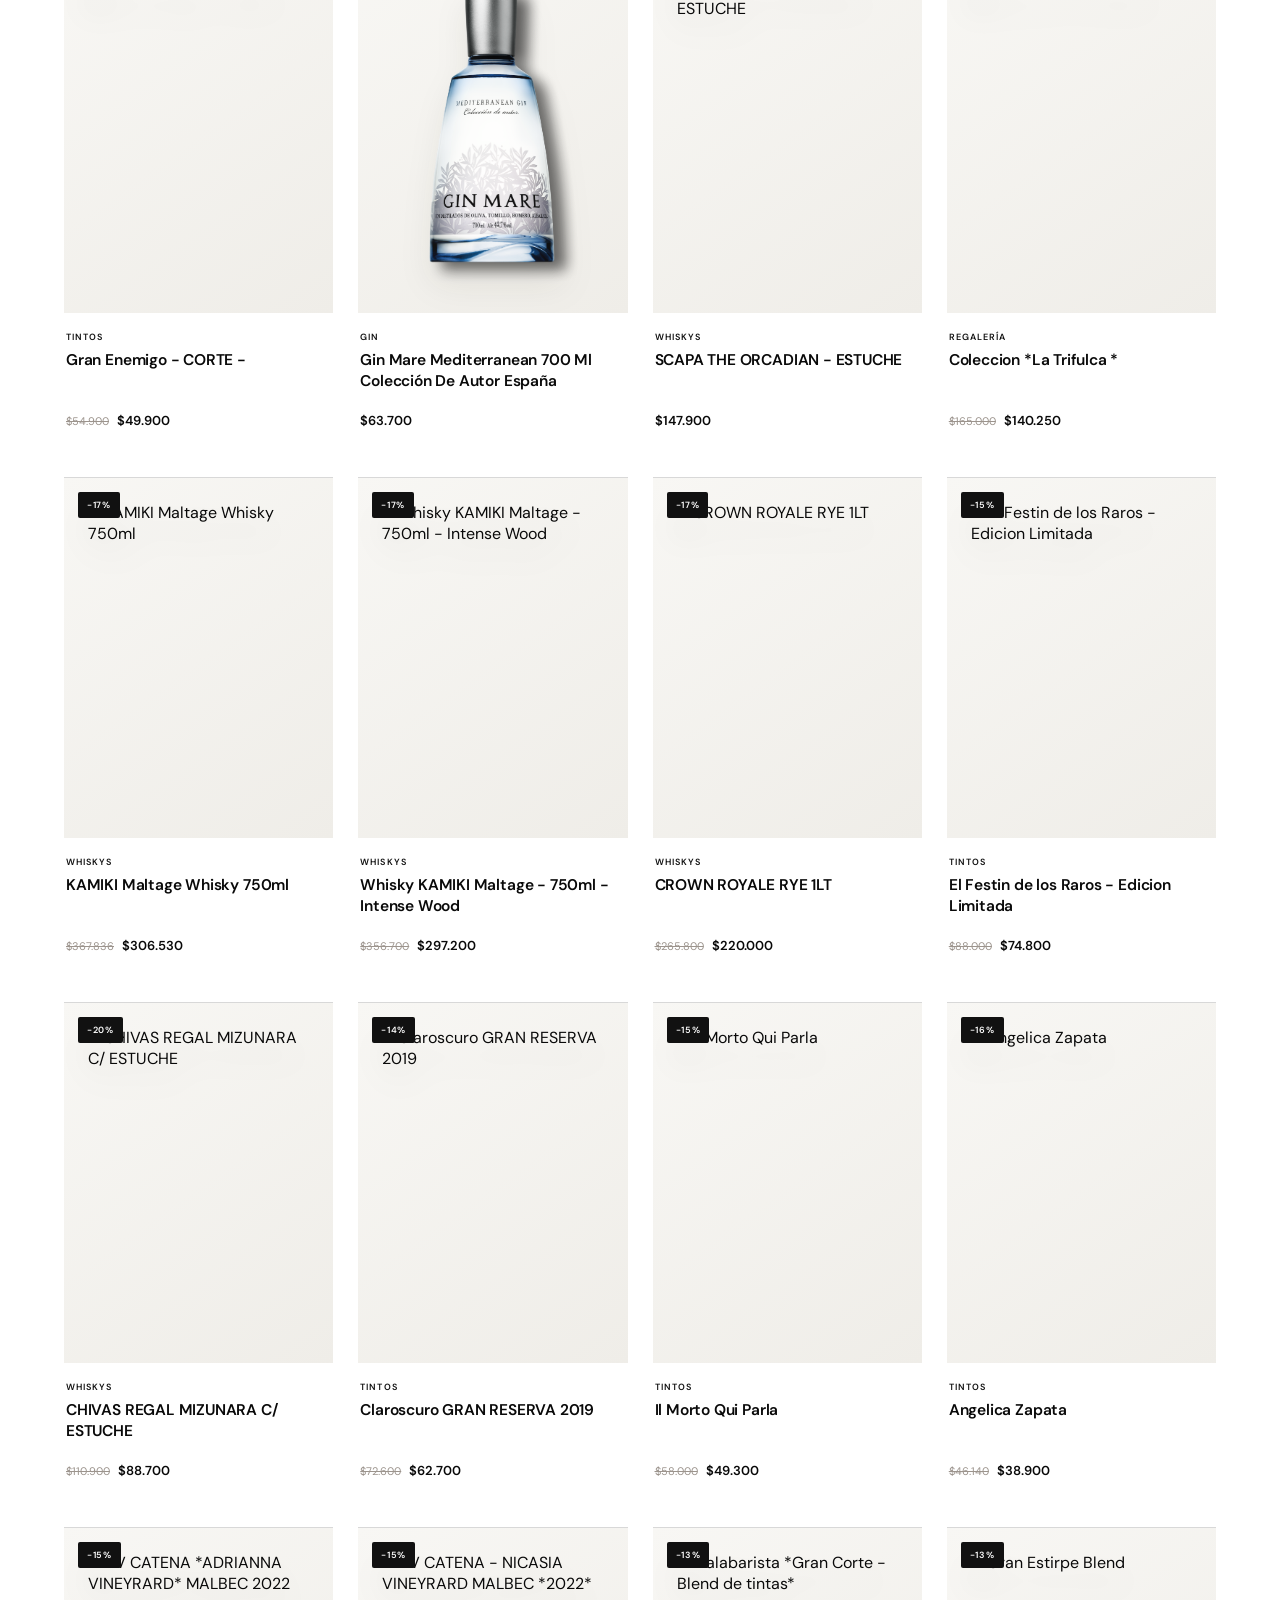
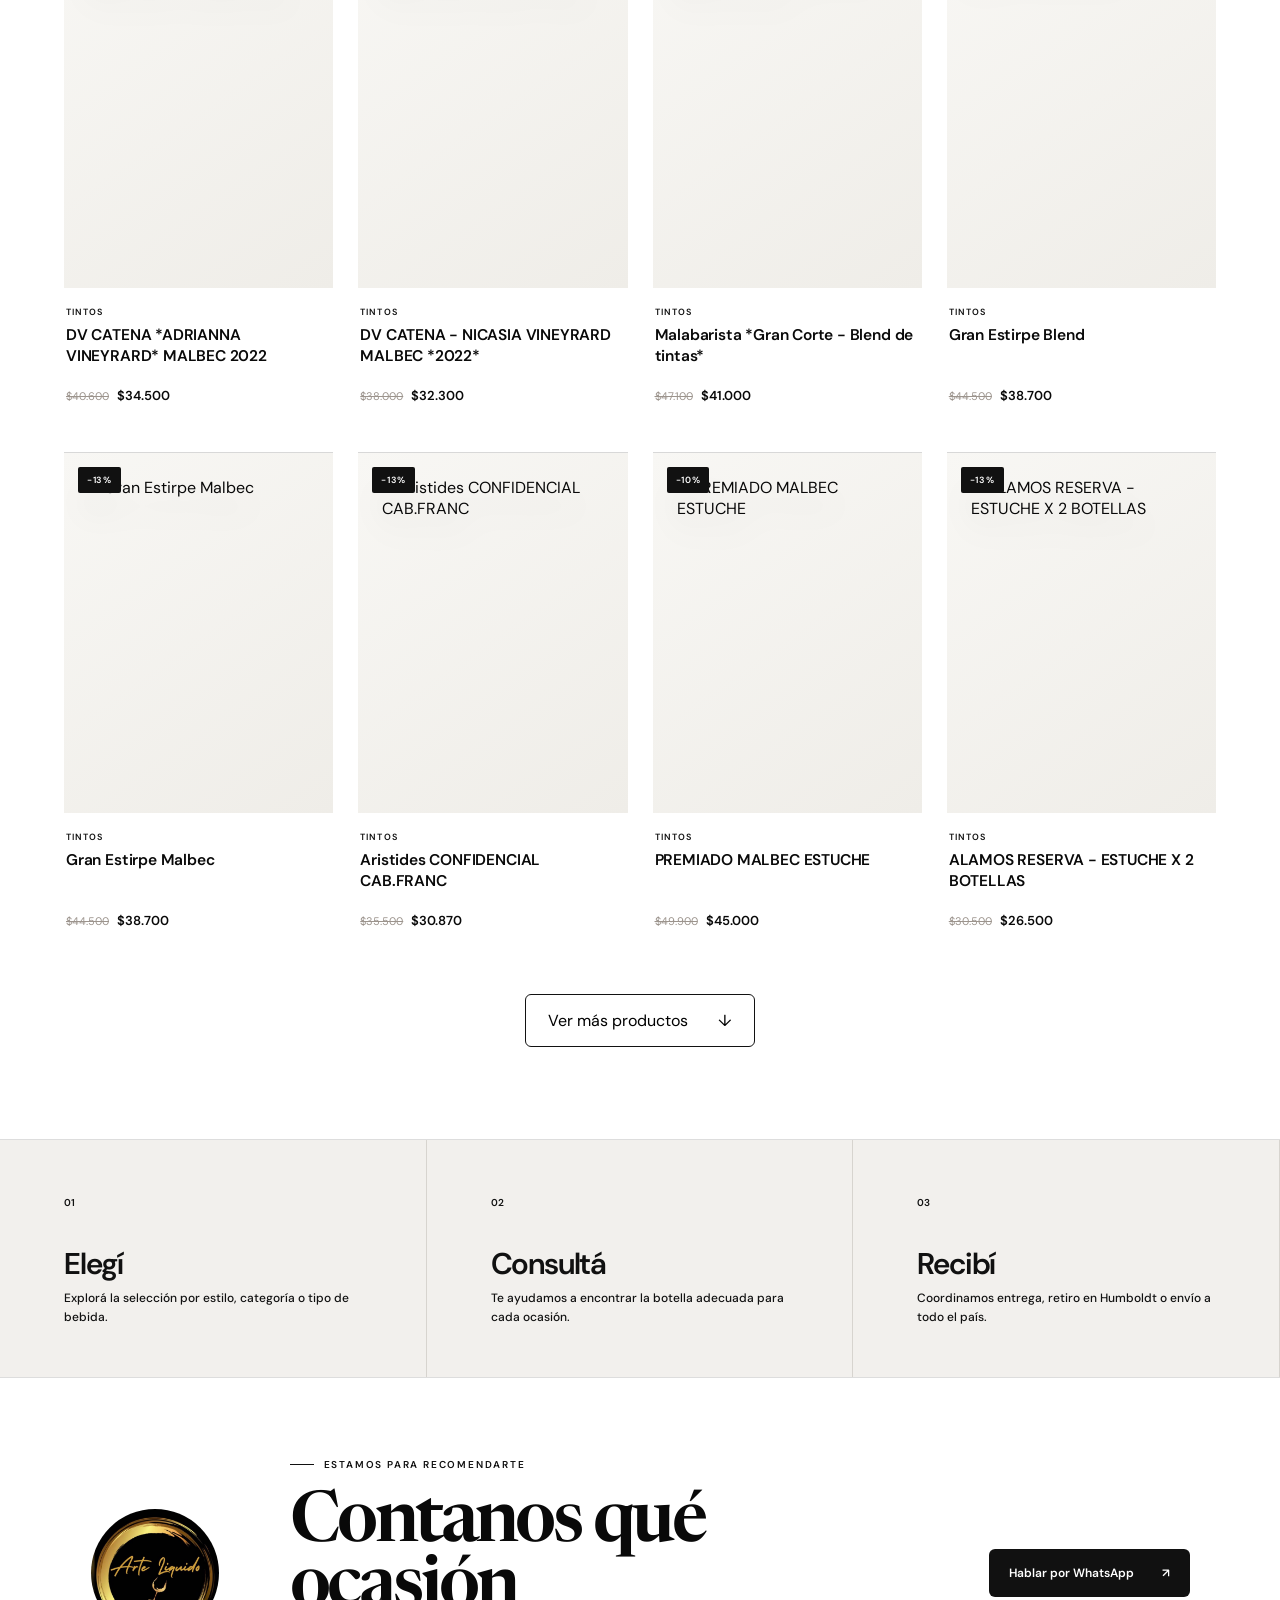
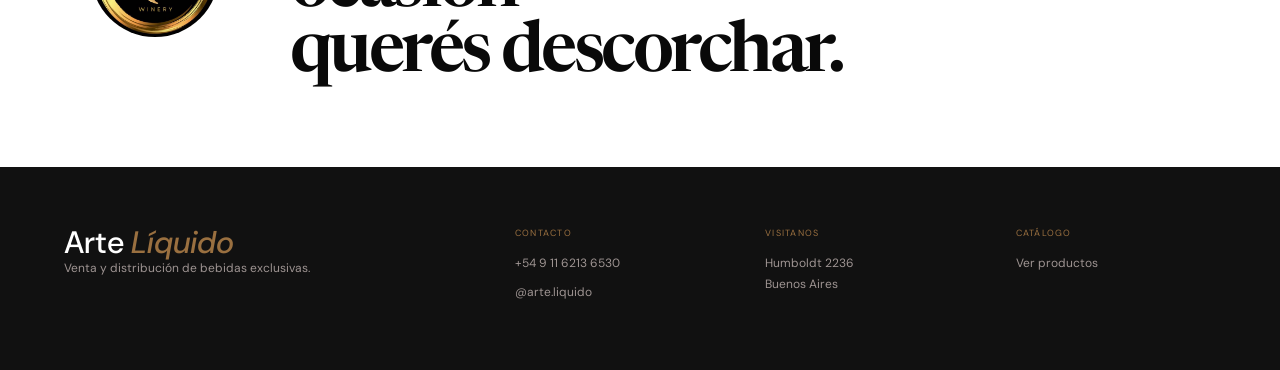
==== commit ffb8ea04: "Test higher quality official product image" ====
--- a/vinoteca/index.html
+++ b/vinoteca/index.html
@@ -138,7 +138,7 @@
   </dialog>
 
   <a class="whatsapp-float" href="https://wa.me/5491162136530?text=Hola%20Arte%20L%C3%ADquido%2C%20quiero%20hacer%20una%20consulta." target="_blank" rel="noopener" aria-label="Contactar por WhatsApp"><img src="assets/whatsapp.svg" alt=""></a>
-  <script src="catalog-data.js"></script>
+  <script src="catalog-data.js?v=20260825-gin-mare-test"></script>
   <script src="script.js?v=20260825-remove-kitchen"></script>
 </body>
 </html>
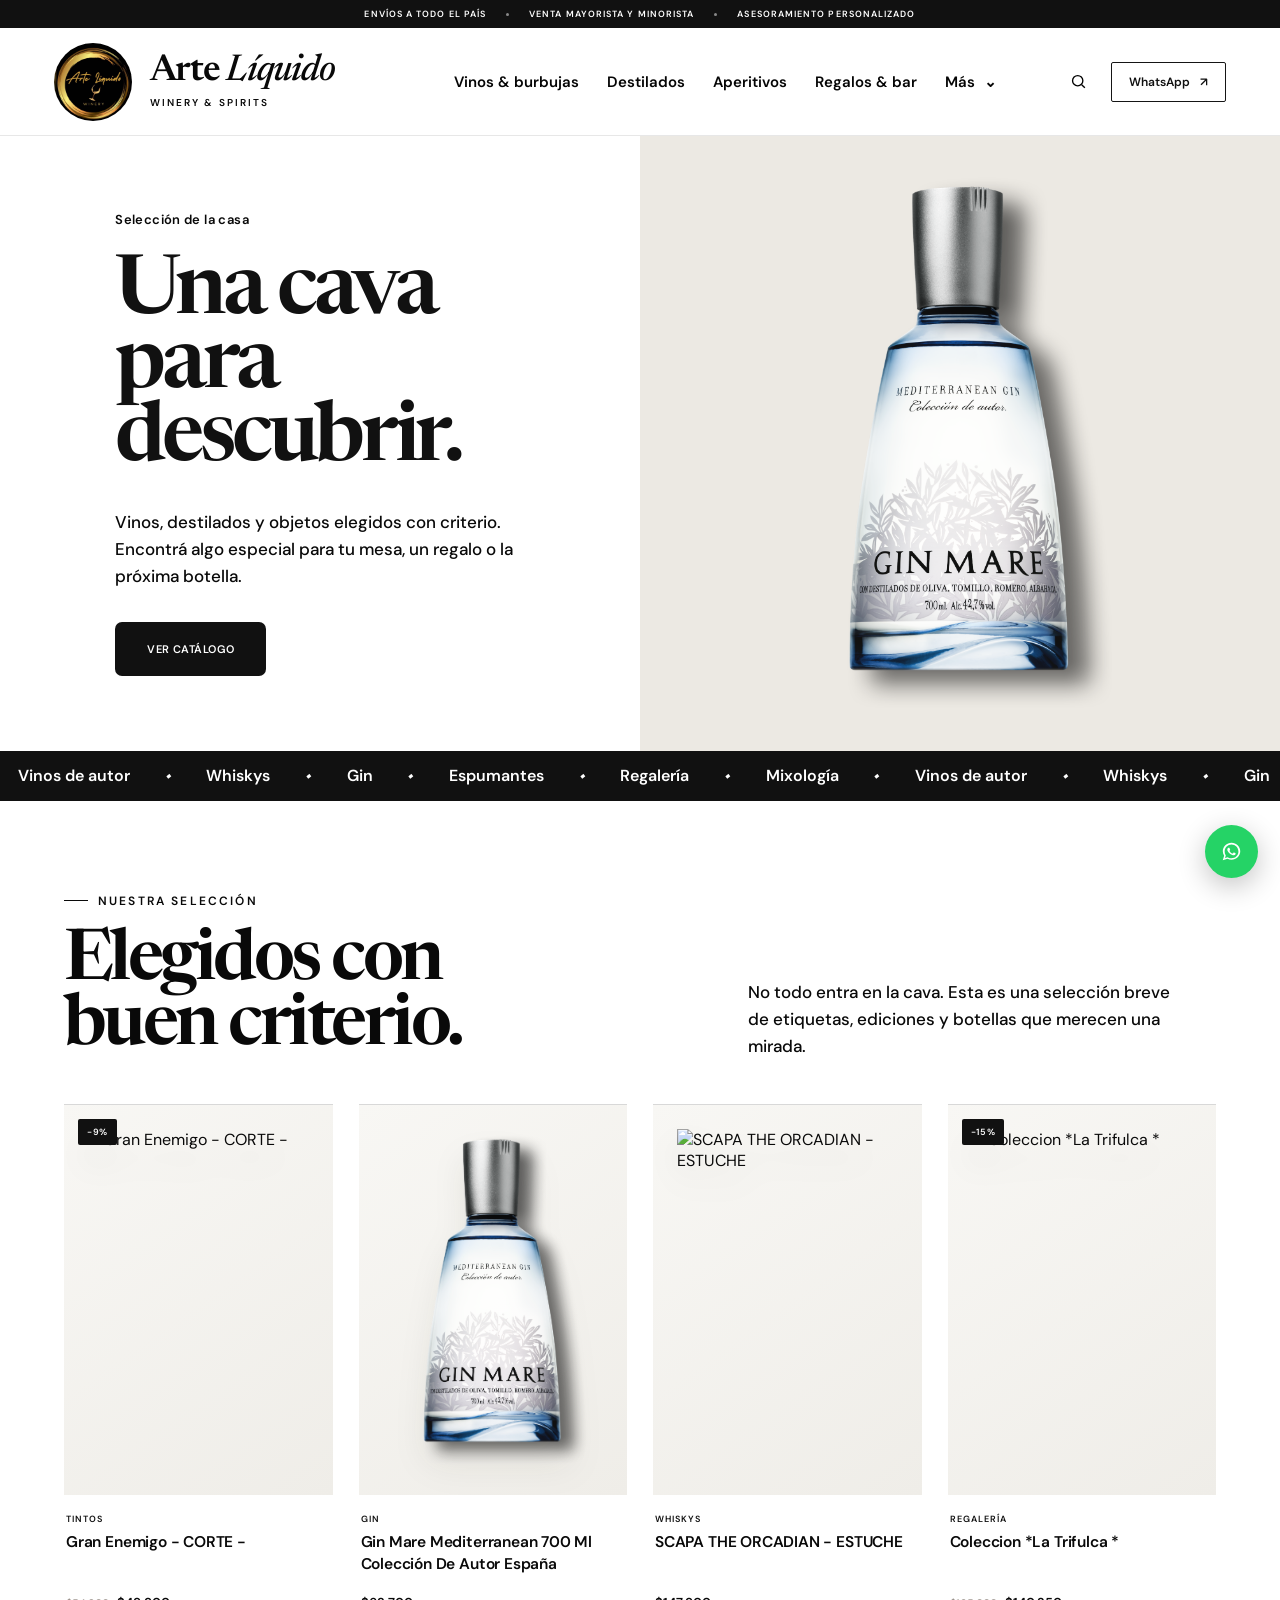
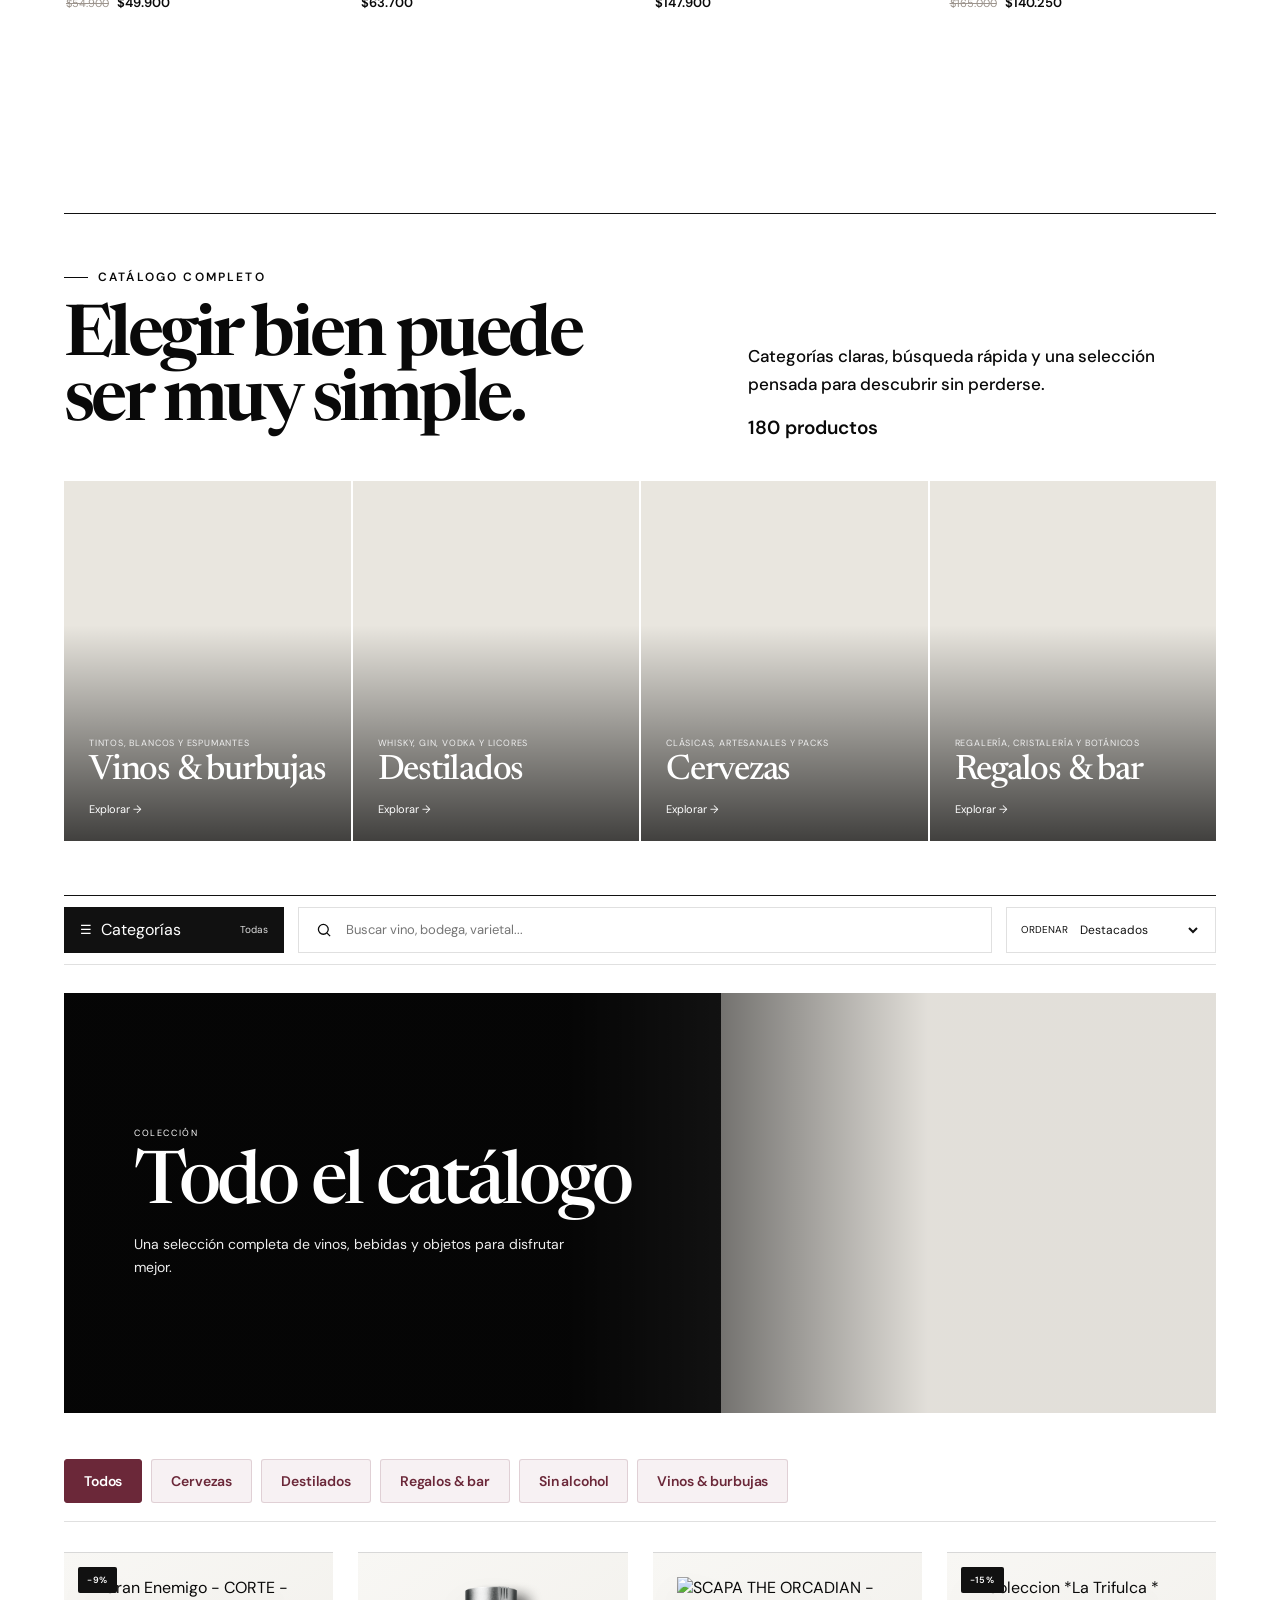
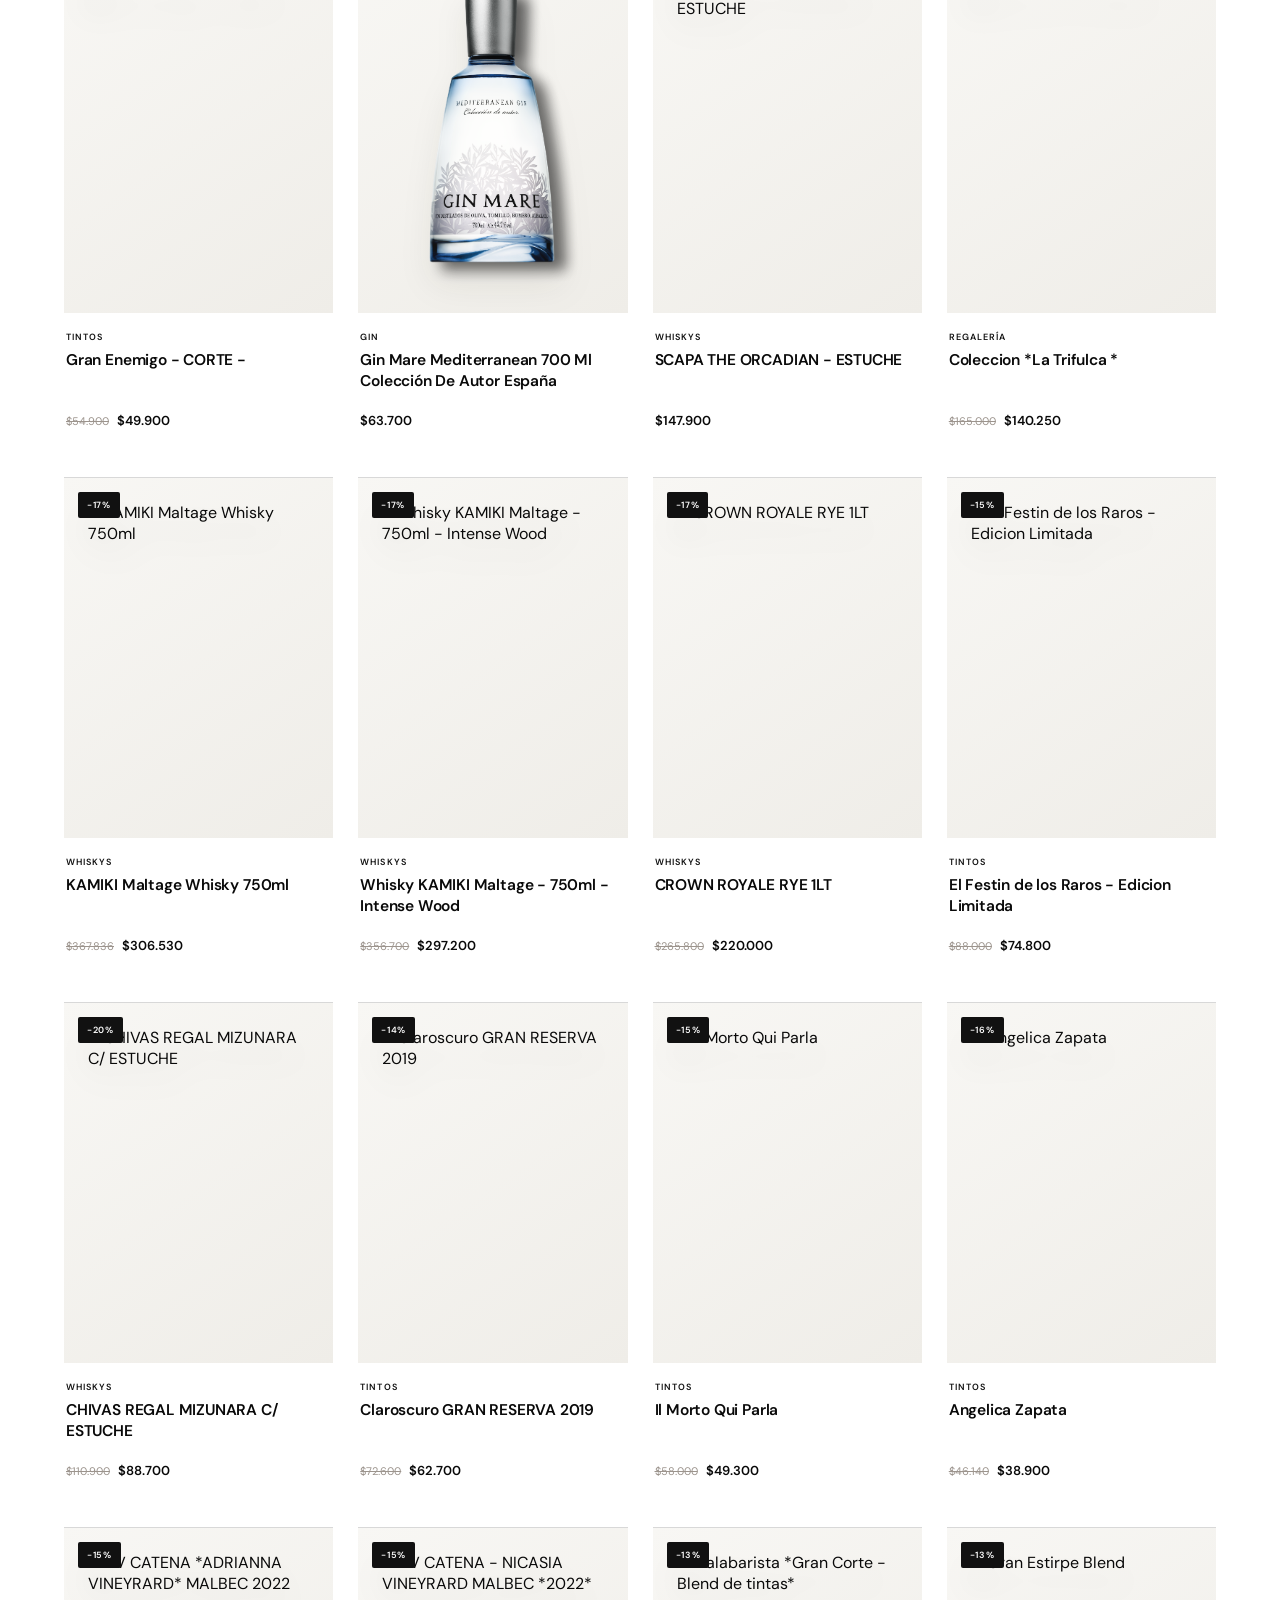
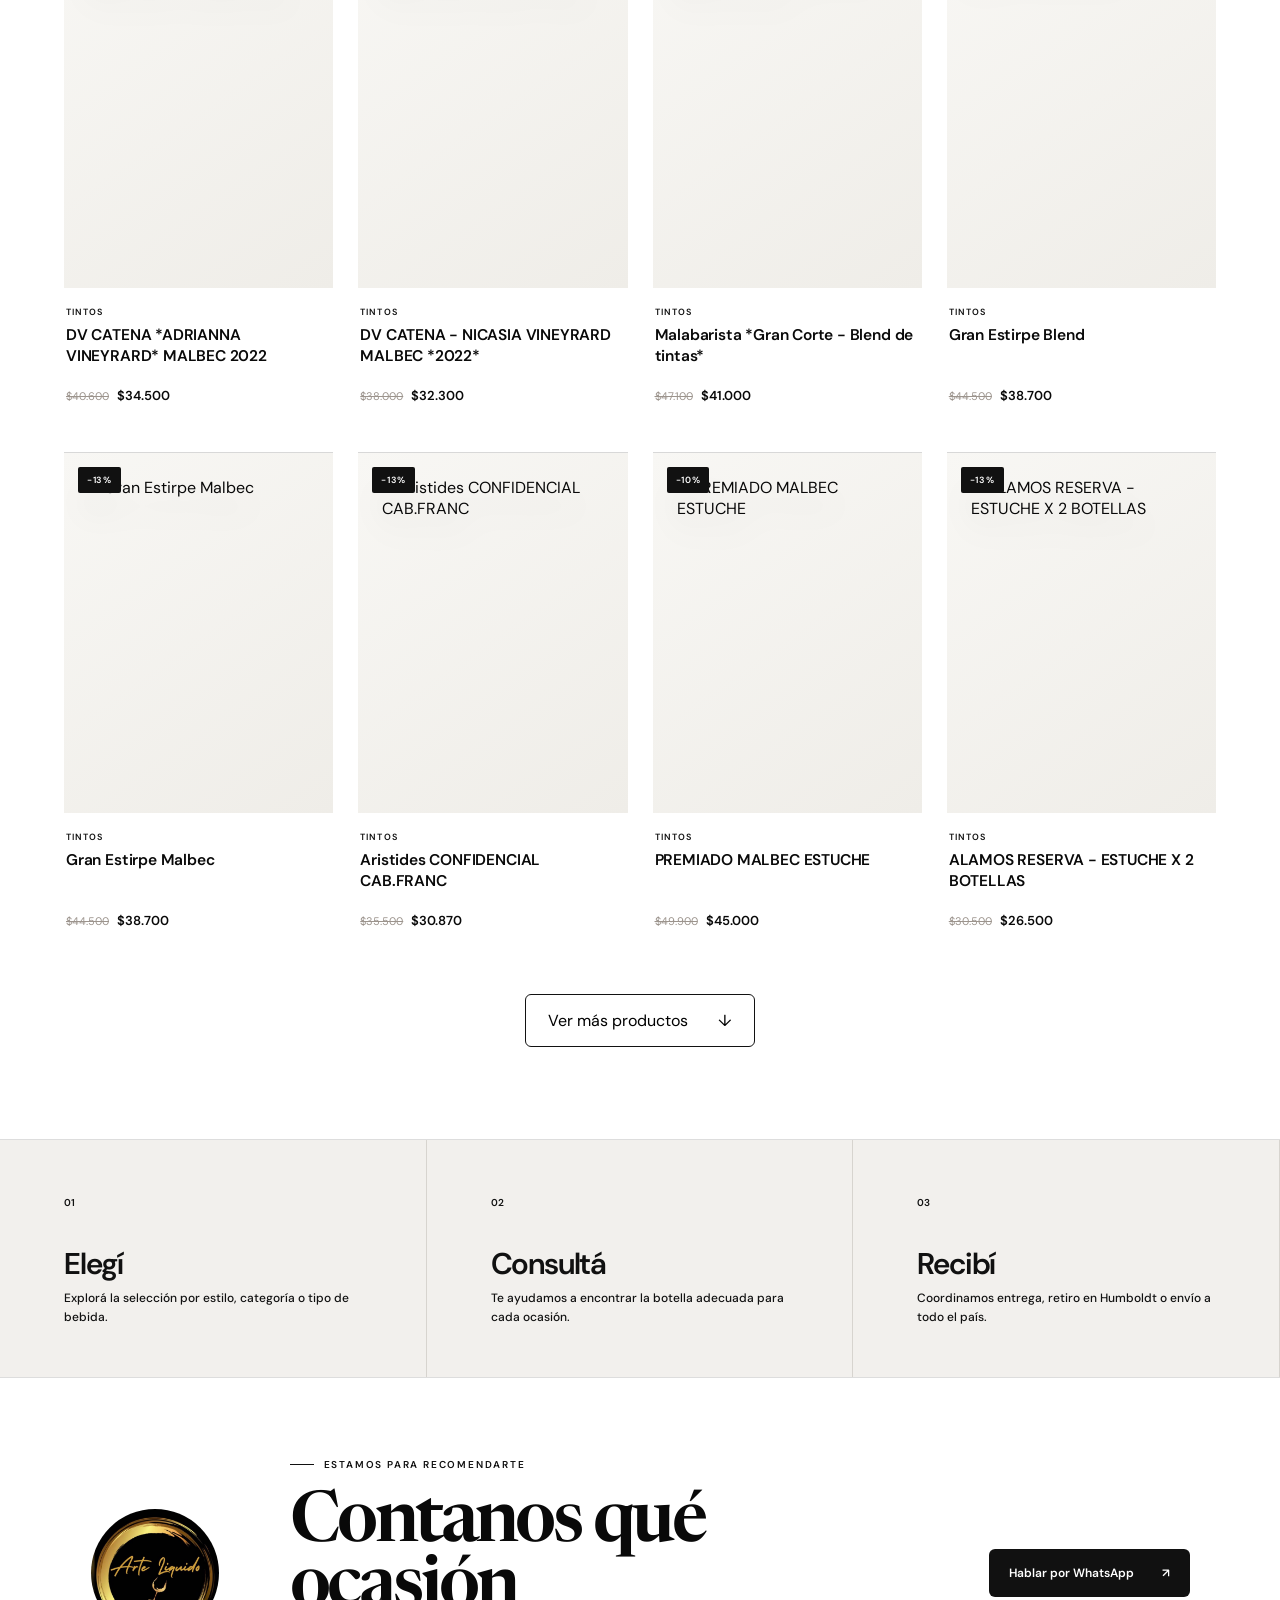
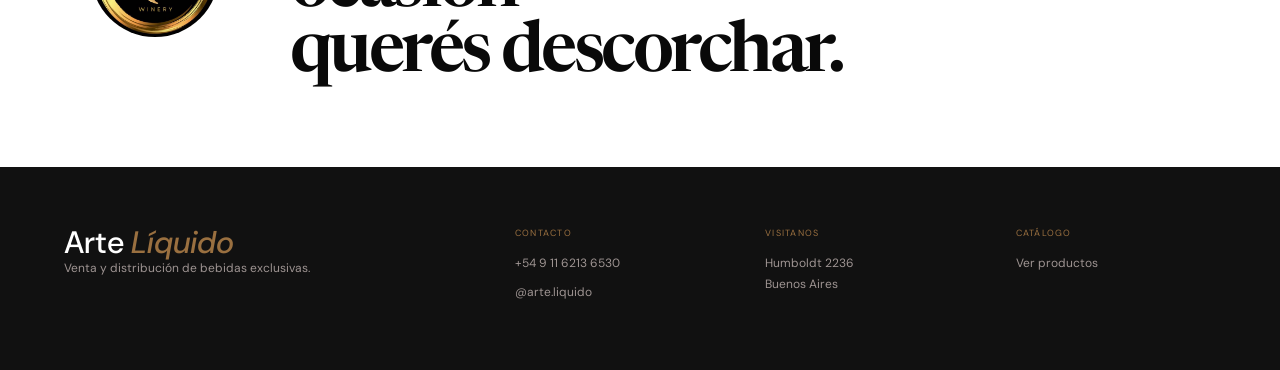
==== commit 1fd7cb1c: "Bust cache for framed product image" ====
--- a/vinoteca/index.html
+++ b/vinoteca/index.html
@@ -12,7 +12,7 @@
   <link href="https://fonts.googleapis.com/css2?family=DM+Sans:wght@400;500;600&family=Newsreader:opsz,wght@6..72,500;6..72,600&display=swap" rel="stylesheet">
   <link rel="stylesheet" href="styles.css">
   <link rel="stylesheet" href="stability.css">
-  <link rel="stylesheet" href="house.css?v=20260824-images-mobile-logo">
+  <link rel="stylesheet" href="house.css?v=20260825-framed-product-image">
 </head>
 <body>
   <div class="topline">
--- a/vinoteca/house.css
+++ b/vinoteca/house.css
@@ -85,10 +85,10 @@
 .hero-lead { max-width: 500px; margin: 30px 0 32px; color: #090909; font-size: 17px; font-weight: 500; line-height: 1.58; }
 .hero .button-solid { min-height: 54px; padding: 0 32px; border-radius: 7px; color: #fff; background: #111; font-size: 11px; letter-spacing: .04em; }
 .hero-stats { display: none; }
-.hero-showcase { min-height: 580px; background: #d8d6d0; }
+.hero-showcase { min-height: 580px; background: #ece9e3; }
 .hero-product-main, .orbit, .showcase-note { display: none; }
 .hero-product-side { width: 100%; height: 100%; inset: 0; transform: none; }
-.hero-product-side img { padding: 0; object-fit: cover; filter: none; }
+.hero-product-side img { width: 100%; height: 100%; padding: 34px 52px; object-fit: contain; object-position: center; background: #ece9e3; filter: none; }
 
 .category-marquee { padding: 17px 0; color: #fff; background: #111; }
 .category-marquee div { font: 600 16px/1 var(--sans); letter-spacing: 0; }
@@ -196,7 +196,7 @@
   .hero h1 { font-size: 64px; }
   .hero-showcase { min-height: 380px; order: 1; }
   .hero-product-side { display: block; }
-  .hero-product-side img { object-fit: contain; background: #ece9e3; }
+  .hero-product-side img { padding: 24px; object-fit: contain; background: #ece9e3; }
   .featured, .catalog { padding-top: 72px; }
   .section-head h2, .catalog-title-row h2 { font-size: 54px; }
   .product-visual, .product-grid .product-visual { height: 250px; }
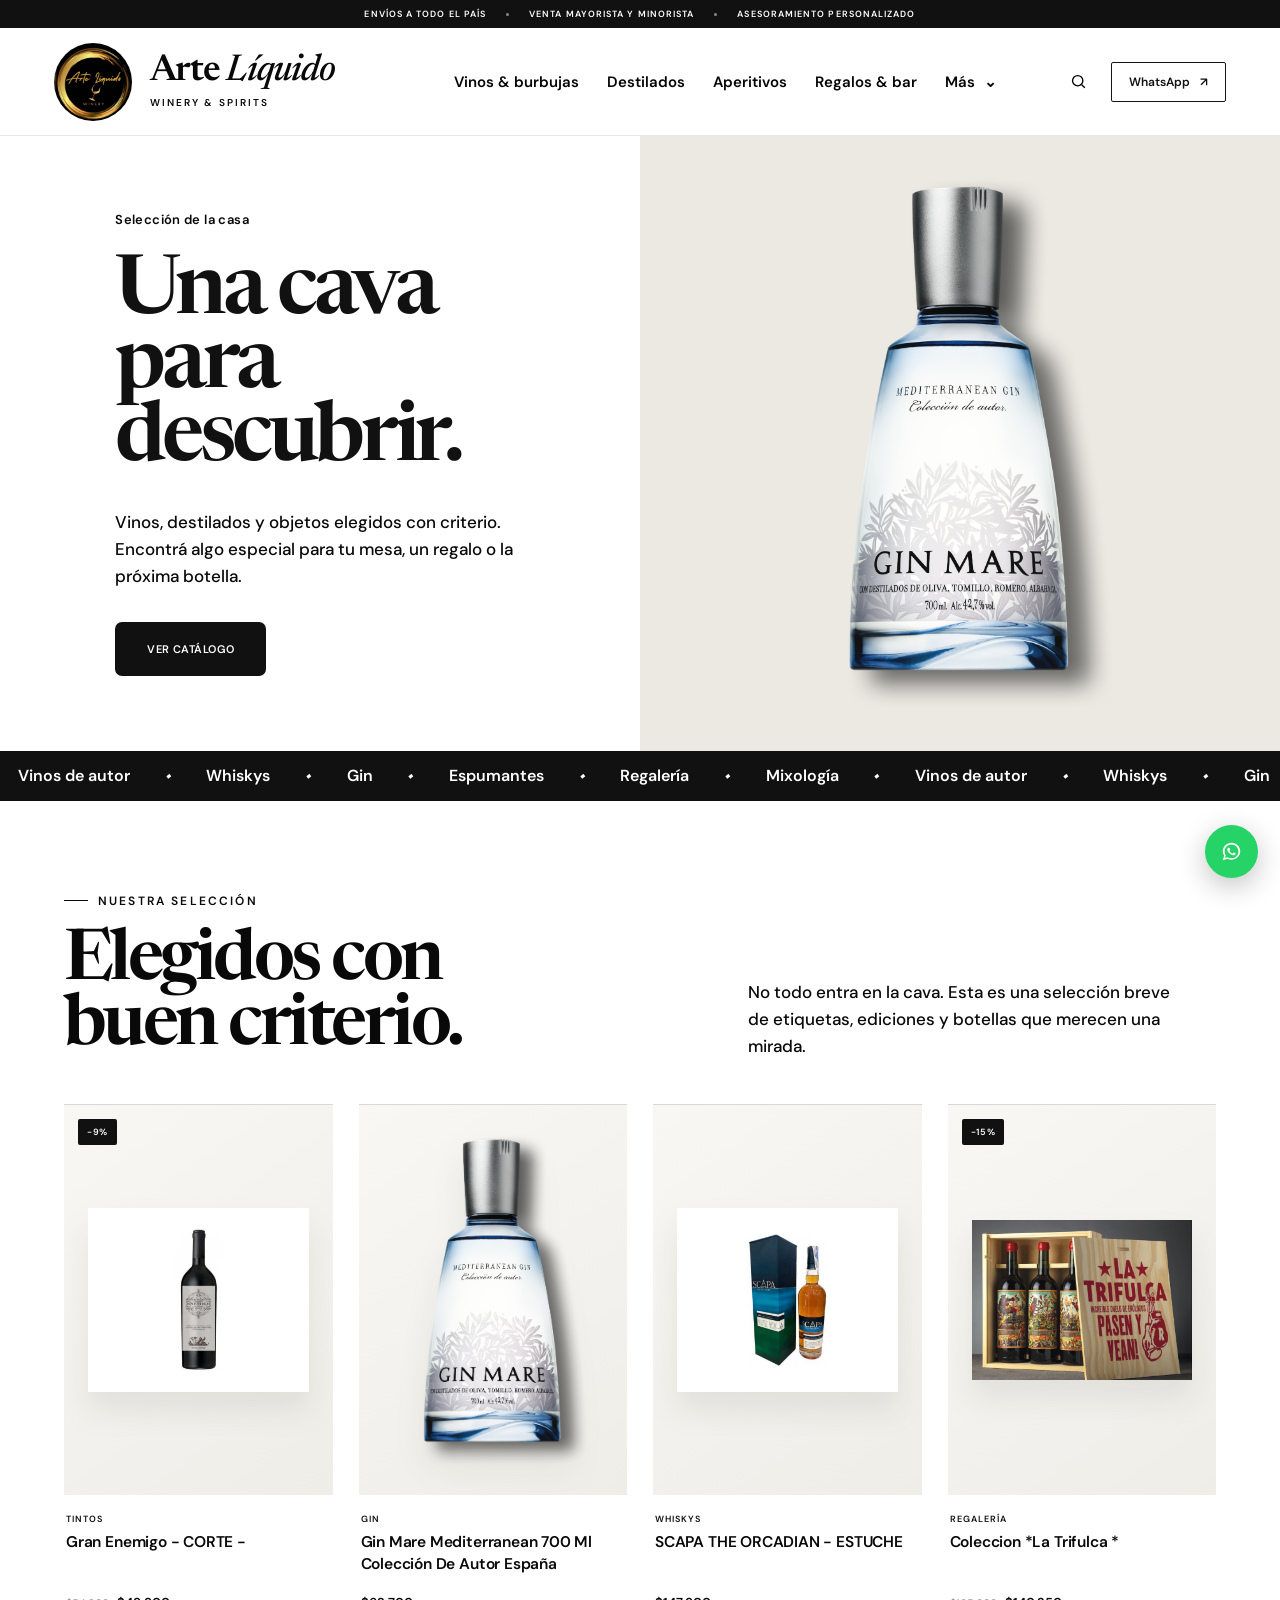
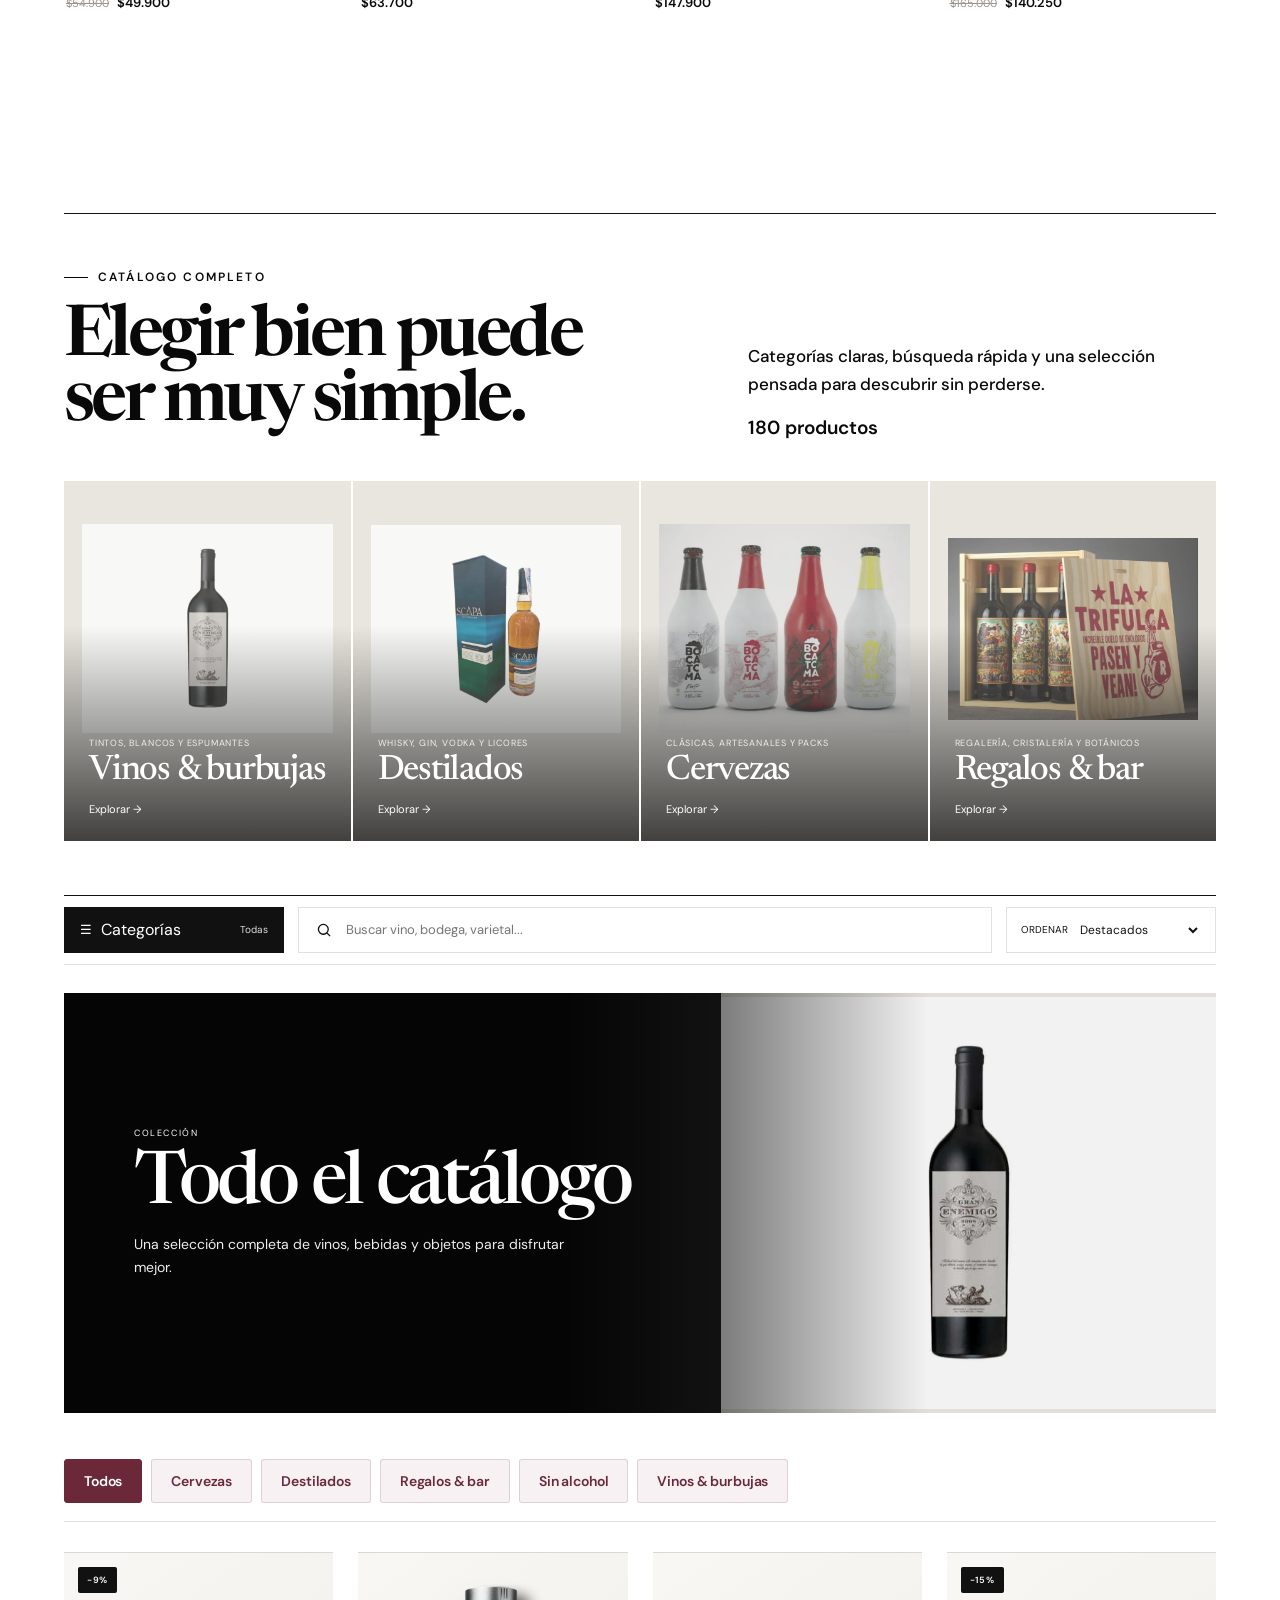
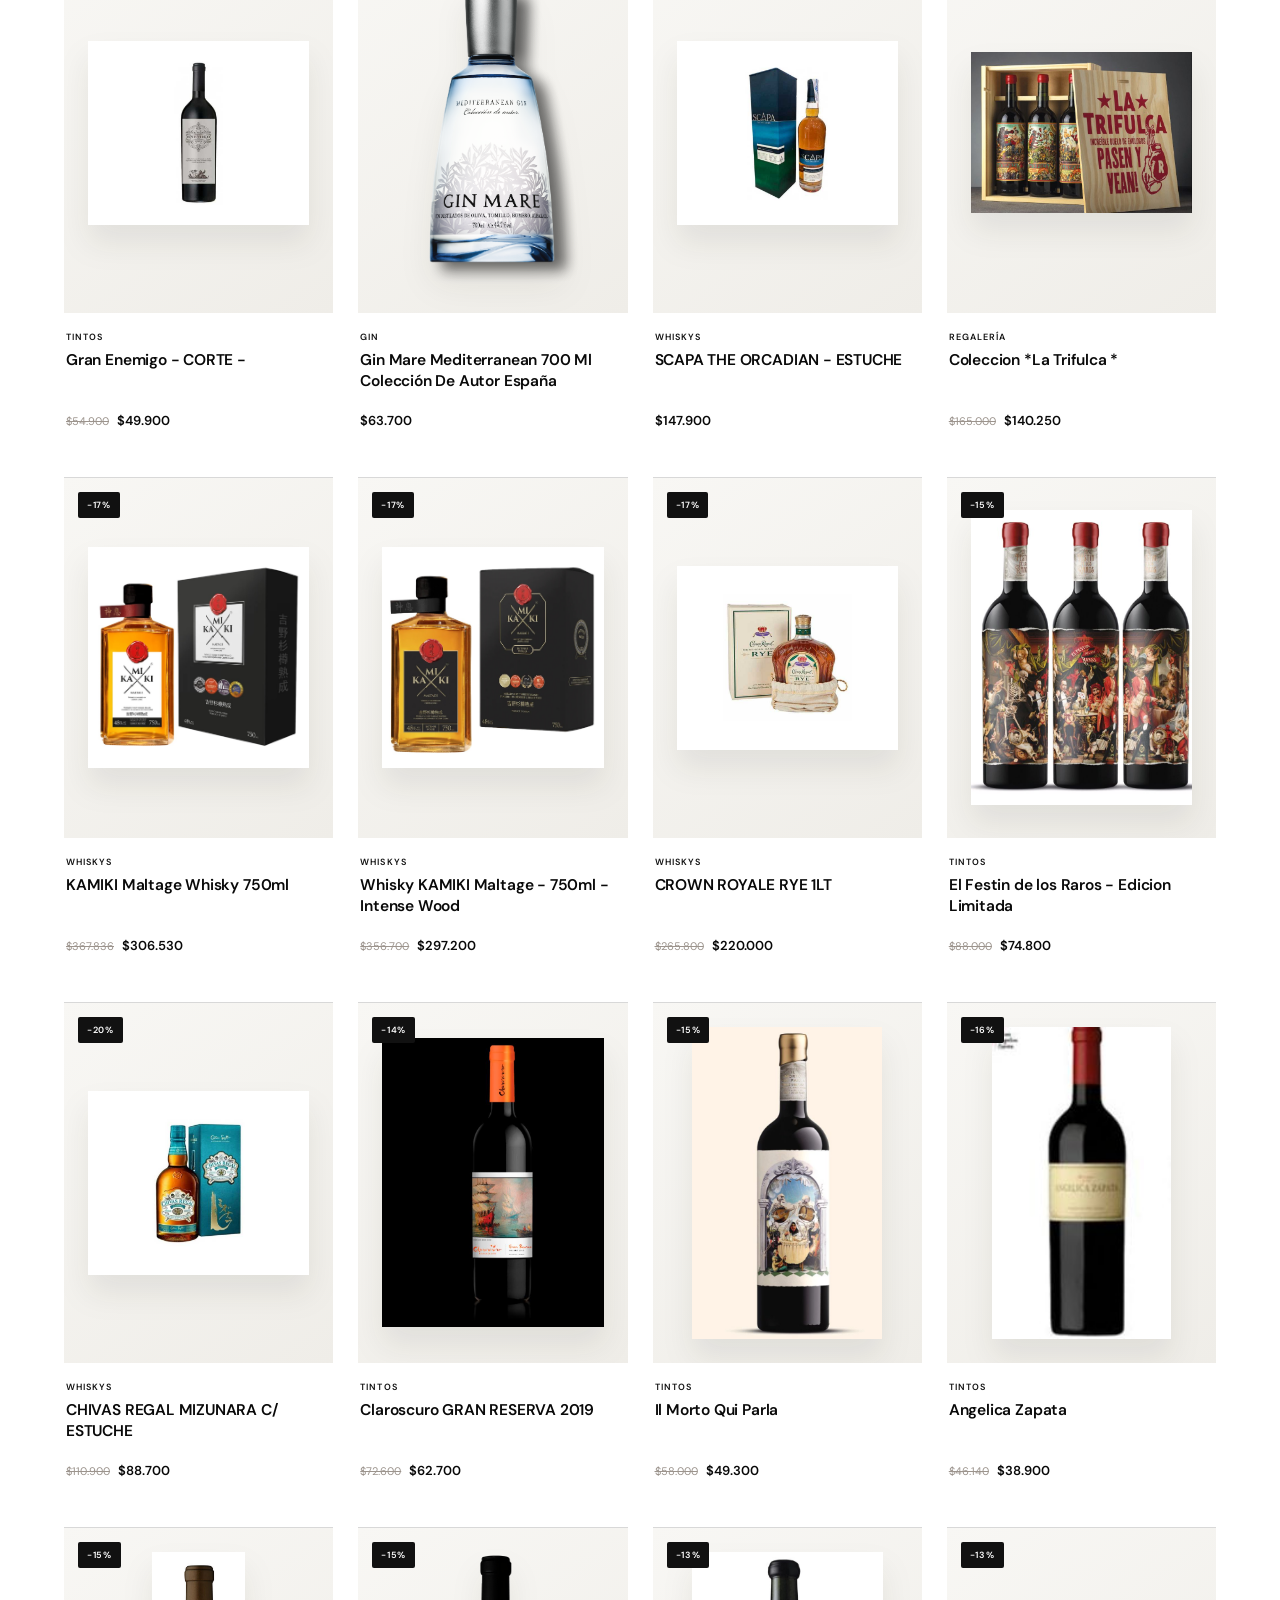
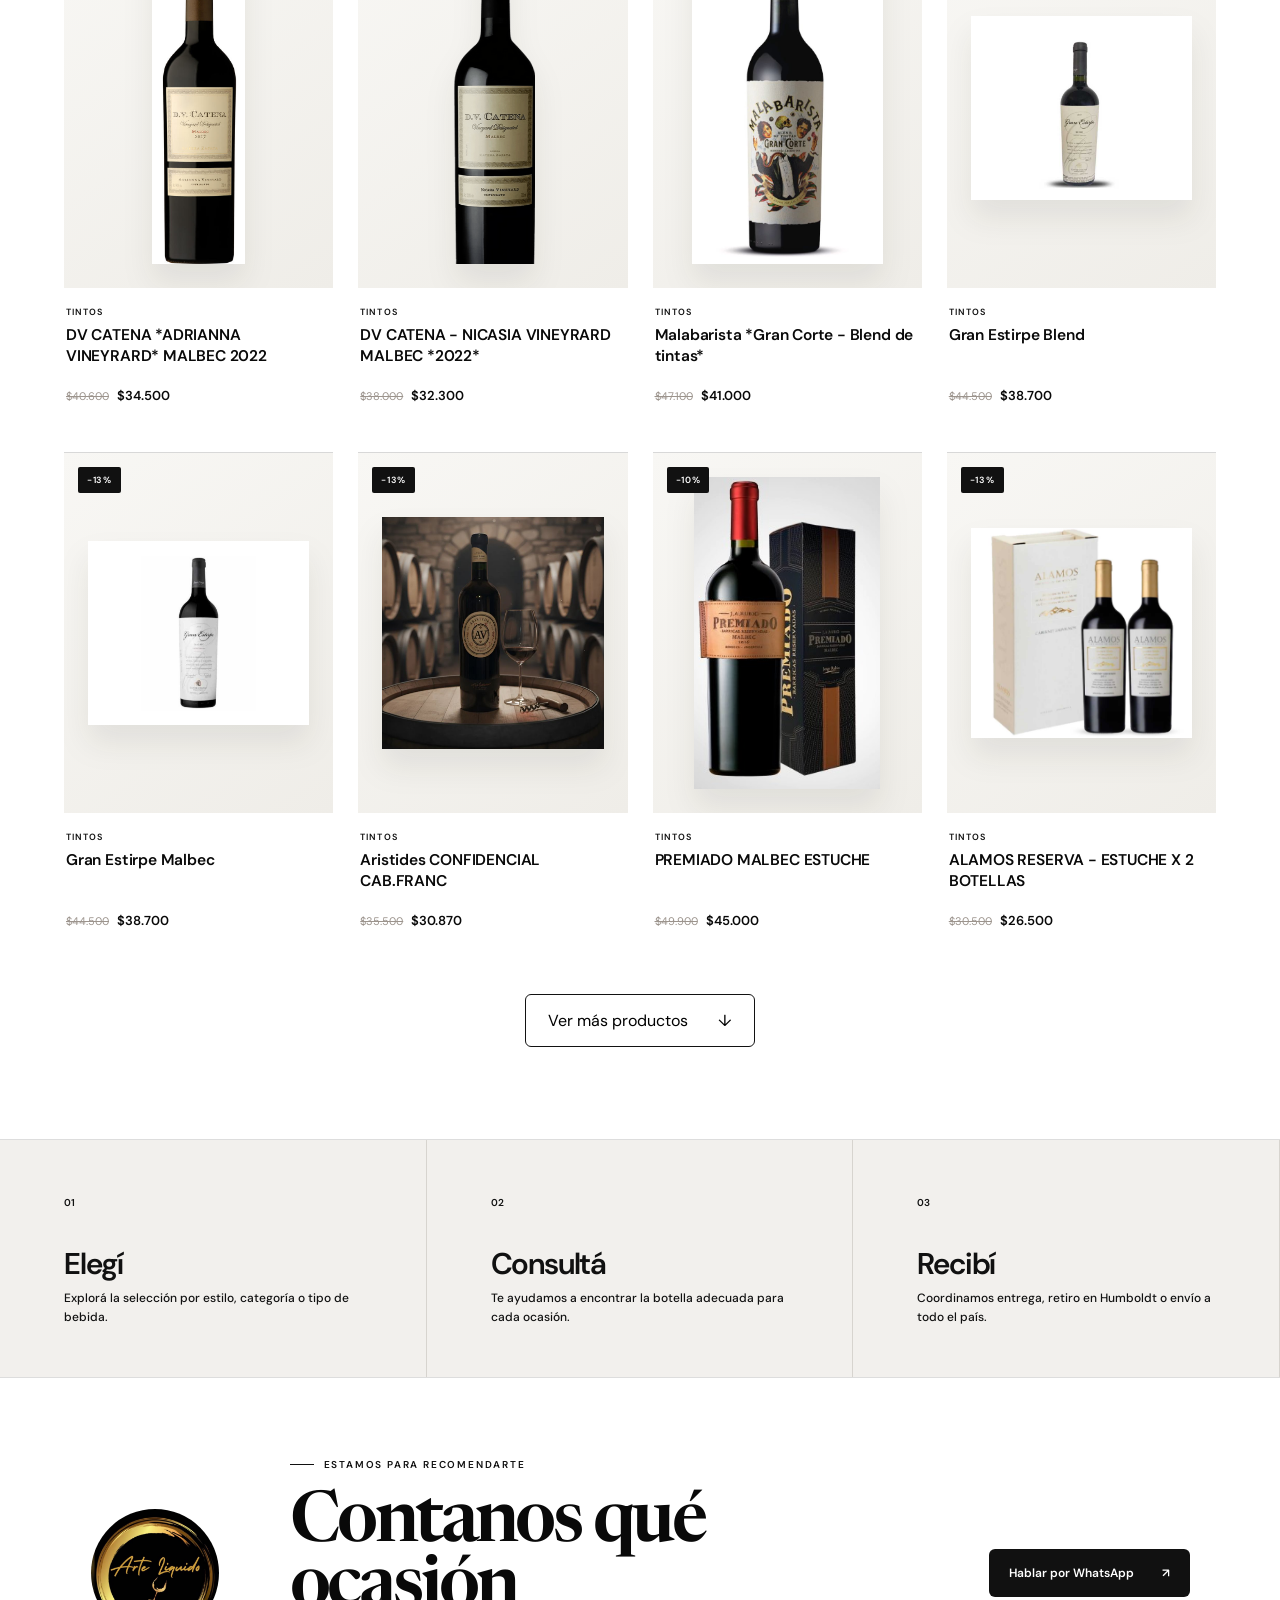
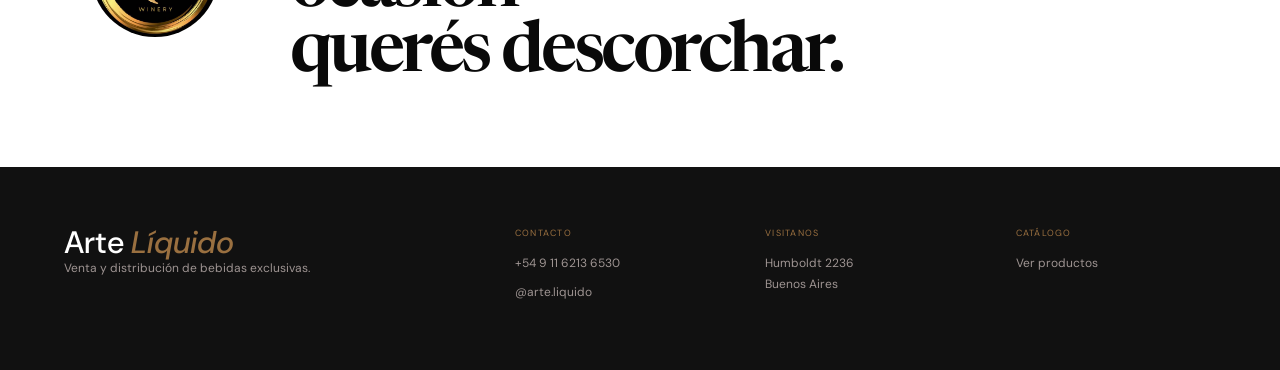
==== commit c2cf787f: "Localize and upgrade all product imagery" ====
--- a/vinoteca/index.html
+++ b/vinoteca/index.html
@@ -138,7 +138,7 @@
   </dialog>
 
   <a class="whatsapp-float" href="https://wa.me/5491162136530?text=Hola%20Arte%20L%C3%ADquido%2C%20quiero%20hacer%20una%20consulta." target="_blank" rel="noopener" aria-label="Contactar por WhatsApp"><img src="assets/whatsapp.svg" alt=""></a>
-  <script src="catalog-data.js?v=20260825-gin-mare-test"></script>
-  <script src="script.js?v=20260825-remove-kitchen"></script>
+  <script src="catalog-data.js?v=20260825-all-local-images-v2"></script>
+  <script src="script.js?v=20260825-all-local-images"></script>
 </body>
 </html>
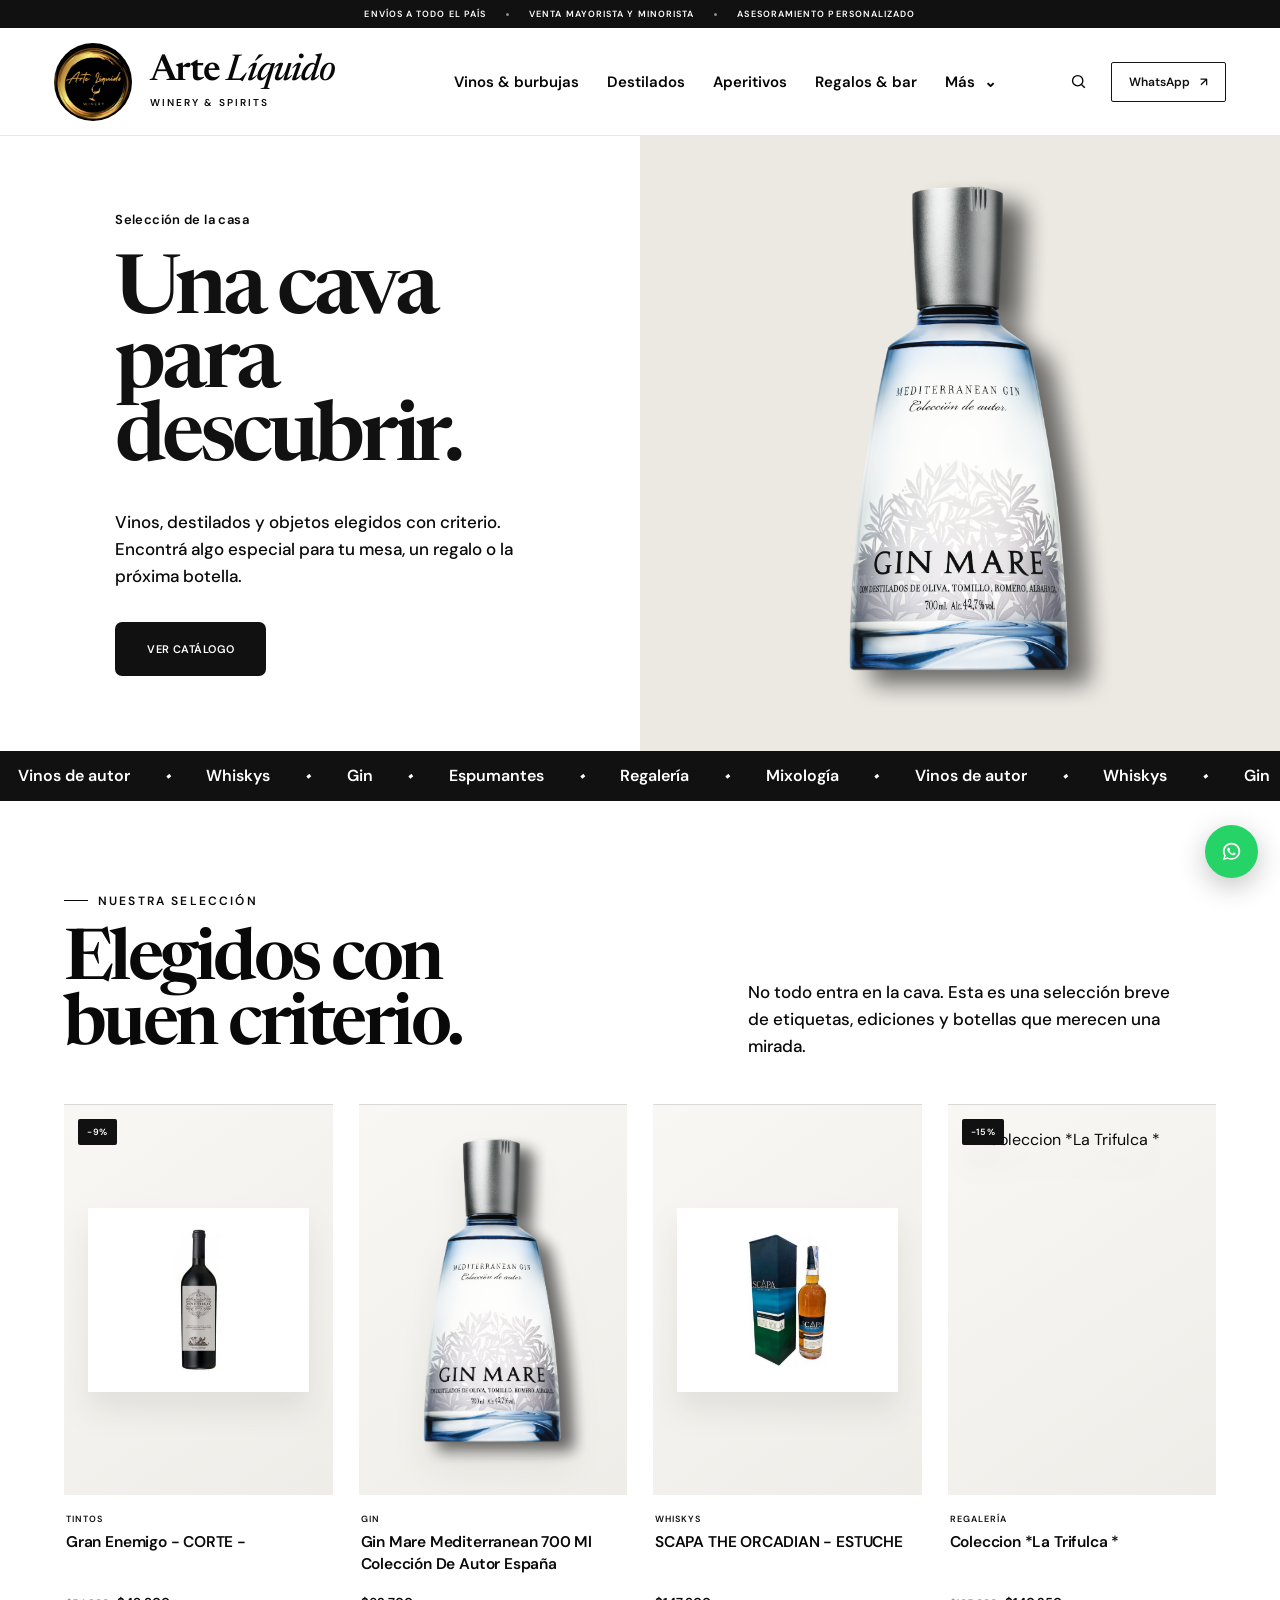
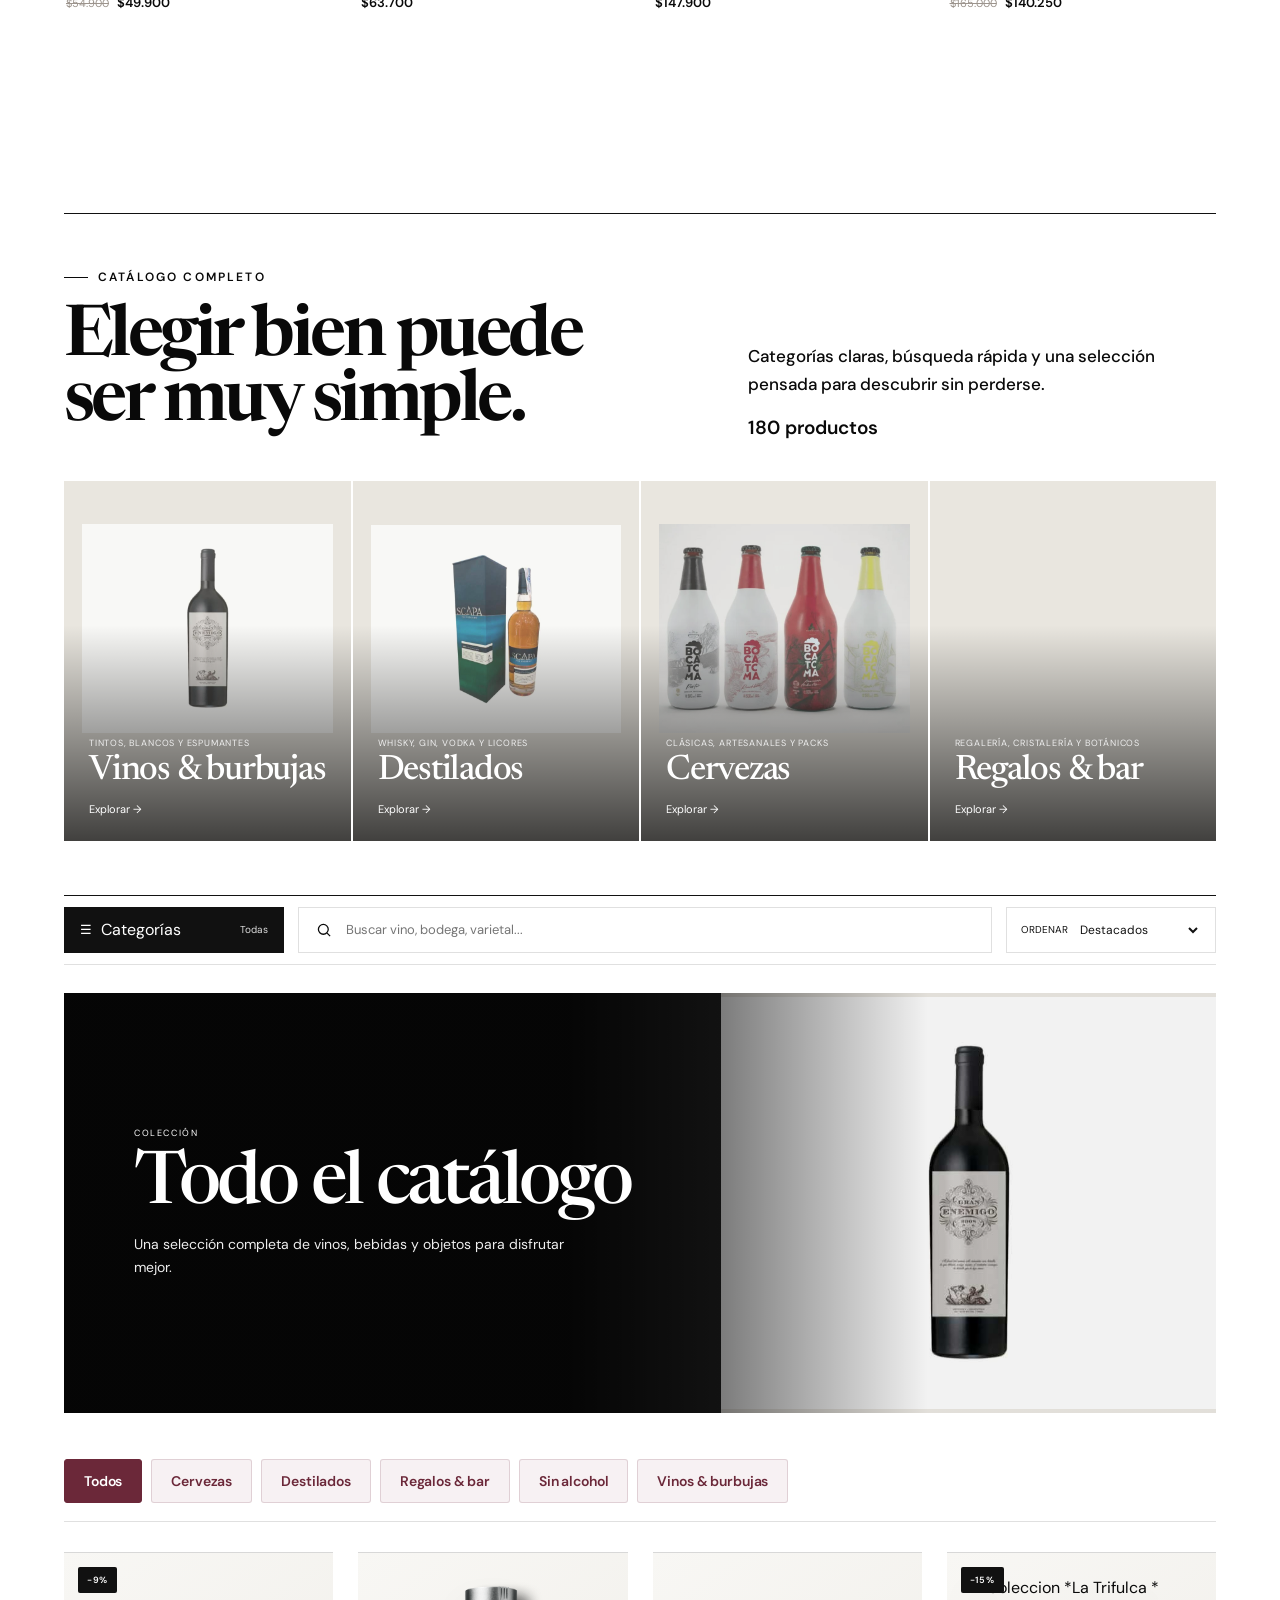
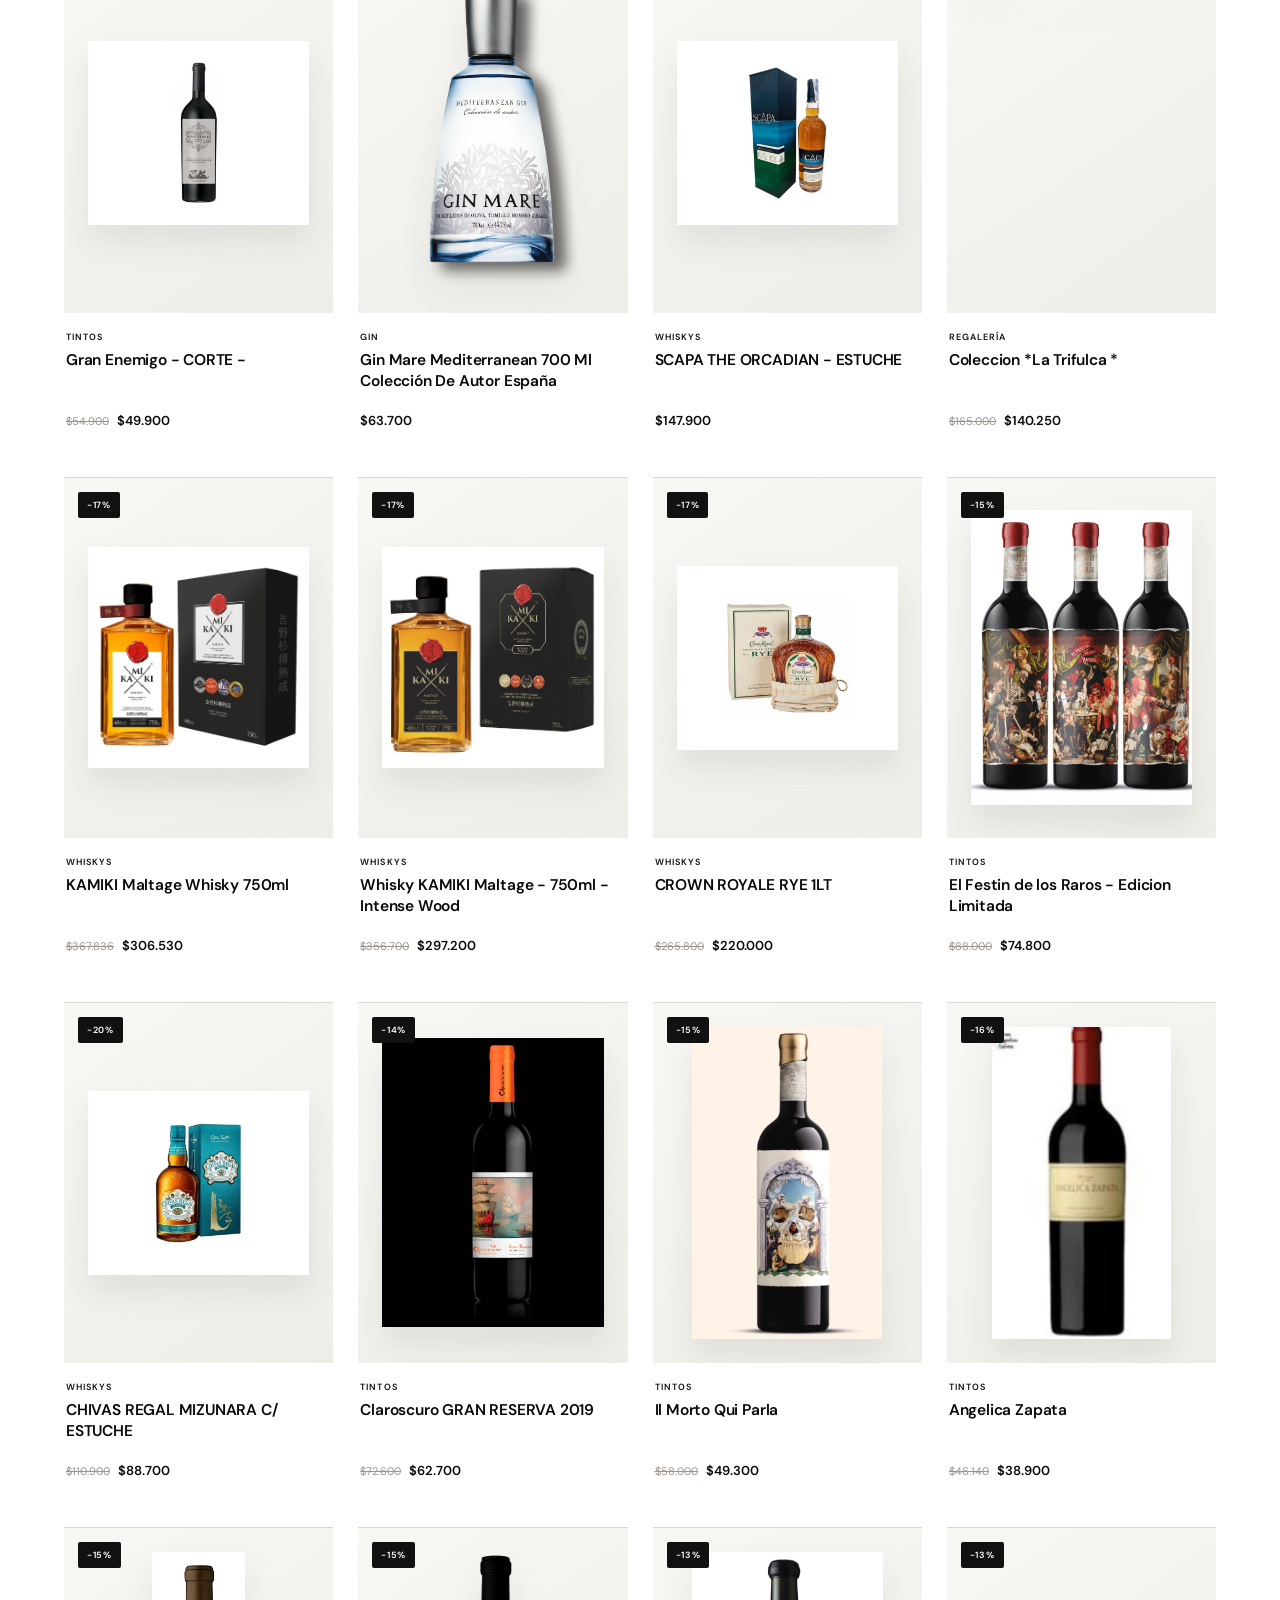
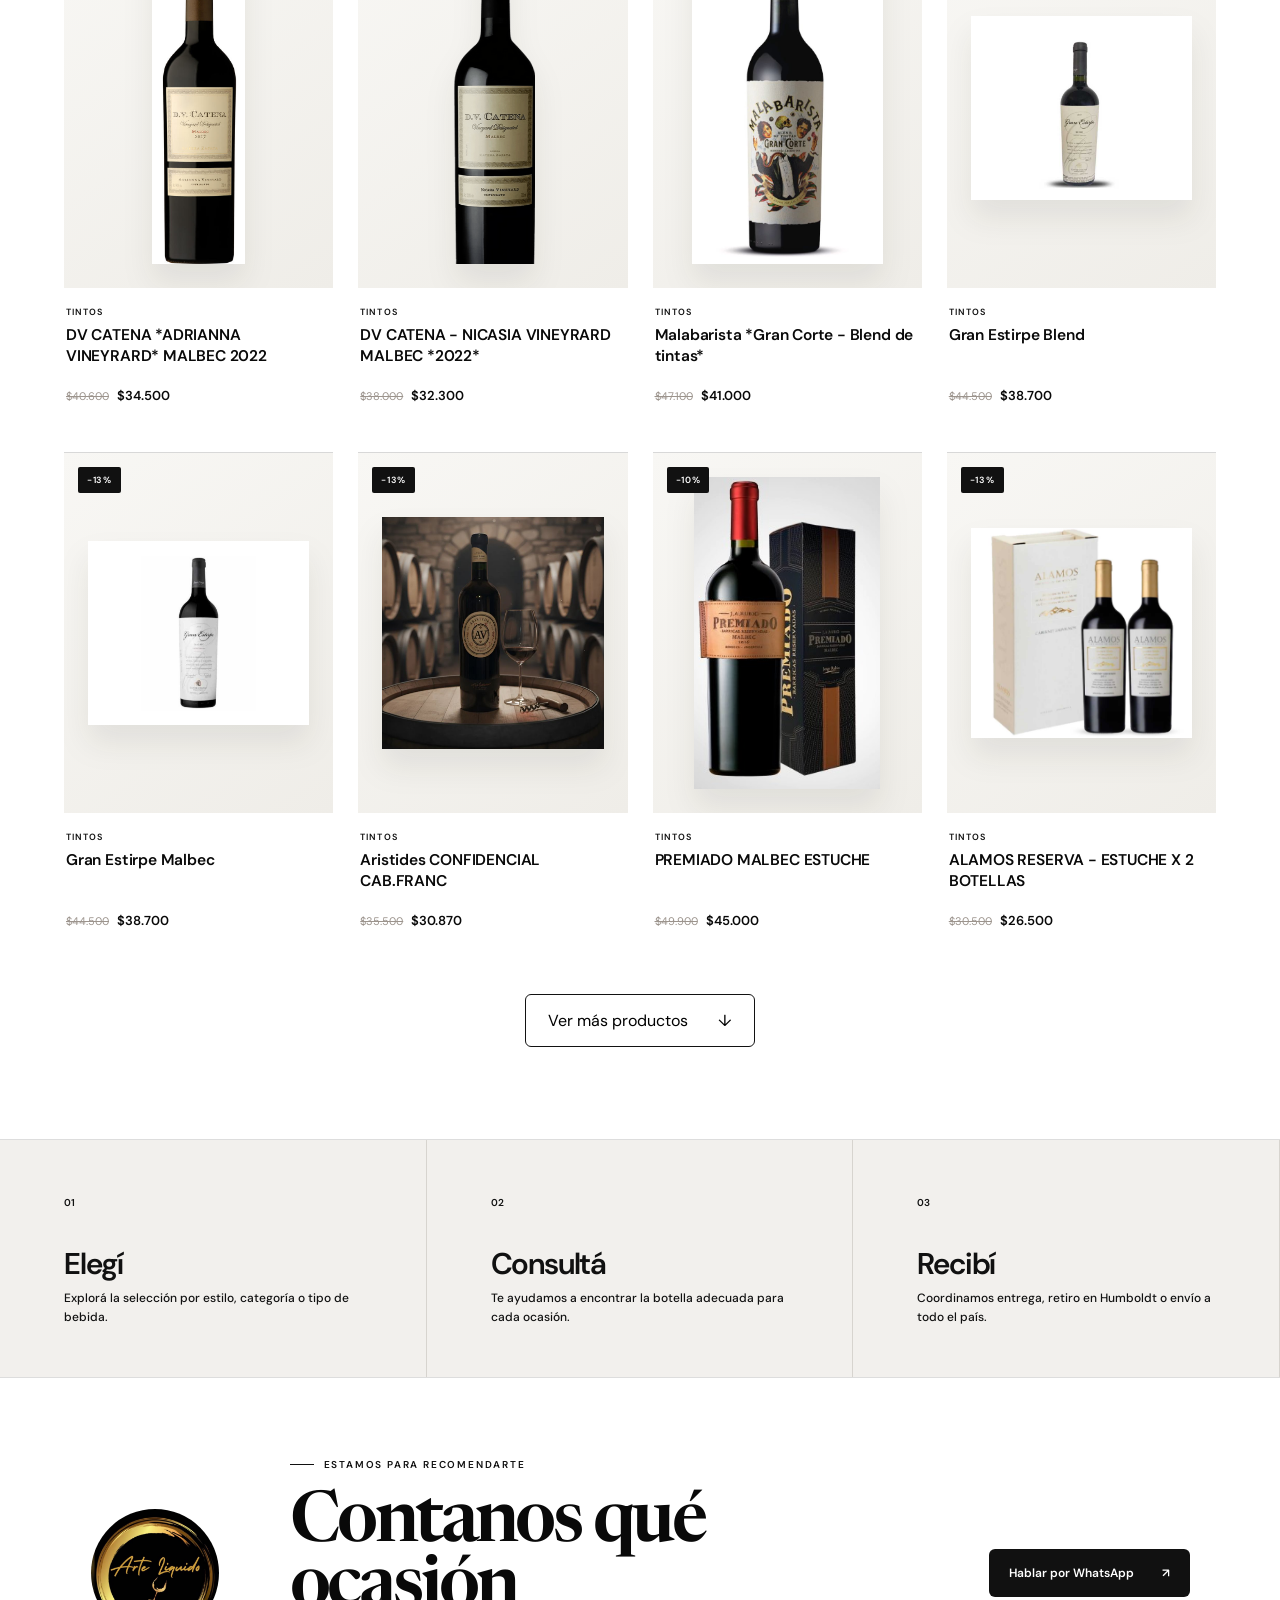
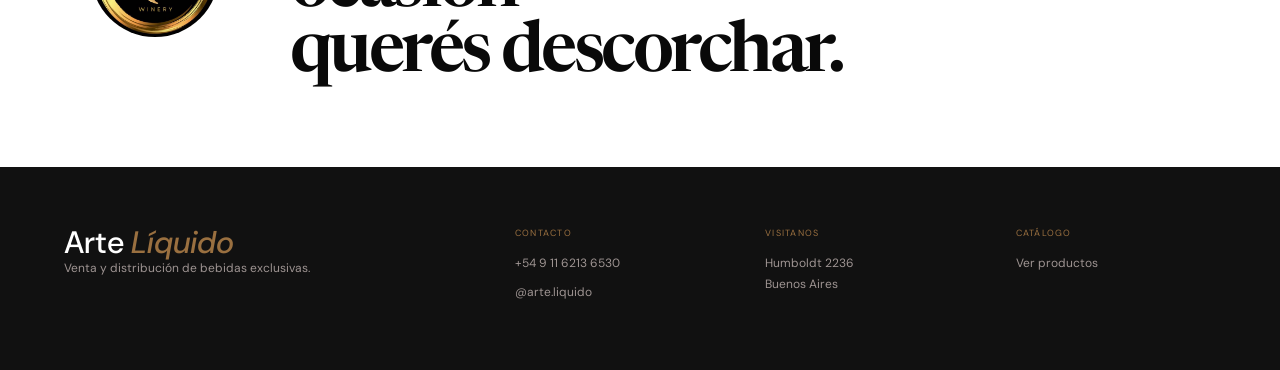
==== commit 01b59e70: "Keep original images for non-consumables" ====
--- a/vinoteca/index.html
+++ b/vinoteca/index.html
@@ -12,7 +12,7 @@
   <link href="https://fonts.googleapis.com/css2?family=DM+Sans:wght@400;500;600&family=Newsreader:opsz,wght@6..72,500;6..72,600&display=swap" rel="stylesheet">
   <link rel="stylesheet" href="styles.css">
   <link rel="stylesheet" href="stability.css">
-  <link rel="stylesheet" href="house.css?v=20260825-framed-product-image">
+  <link rel="stylesheet" href="house.css?v=20260825-mobile-overflow-fix">
 </head>
 <body>
   <div class="topline">
@@ -138,7 +138,7 @@
   </dialog>
 
   <a class="whatsapp-float" href="https://wa.me/5491162136530?text=Hola%20Arte%20L%C3%ADquido%2C%20quiero%20hacer%20una%20consulta." target="_blank" rel="noopener" aria-label="Contactar por WhatsApp"><img src="assets/whatsapp.svg" alt=""></a>
-  <script src="catalog-data.js?v=20260825-all-local-images-v2"></script>
+  <script src="catalog-data.js?v=20260825-consumables-only"></script>
   <script src="script.js?v=20260825-all-local-images"></script>
 </body>
 </html>
--- a/vinoteca/house.css
+++ b/vinoteca/house.css
@@ -11,6 +11,7 @@
   --display: "Newsreader", Georgia, serif;
 }
 
+html, body { max-width: 100%; overflow-x: hidden; }
 body { color: #090909; background: #fff; }
 .topline { height: 28px; color: #fff; background: #111; font-size: 9px; letter-spacing: .12em; }
 .topline i { background: #fff; opacity: .5; }
@@ -184,11 +185,11 @@
 @media (max-width: 720px) {
   .topline { justify-content: center; }
   .site-header { height: 82px; padding: 0 12px; grid-template-columns: minmax(0, 1fr) auto; gap: 10px; }
-  .brand { gap: 12px; }
+  .brand { min-width: 0; max-width: 100%; gap: 12px; flex-shrink: 1; overflow: hidden; }
   .brand-mark { width: 54px; height: 54px; flex-basis: 54px; }
-  .brand-type { font-size: 25px; }
+  .brand-type { min-width: 0; overflow: hidden; font-size: 25px; text-overflow: ellipsis; }
   .brand-type small { margin-top: 6px; font-size: 7px; }
-  .header-cta { padding: 9px 10px; font-size: 9px; }
+  .header-cta { flex-shrink: 0; padding: 9px 10px; font-size: 9px; white-space: nowrap; }
   .catalog-menu-panel { top: auto; }
   .menu-backdrop { top: 0; }
   .hero { display: flex; flex-direction: column; }
@@ -197,6 +198,8 @@
   .hero-showcase { min-height: 380px; order: 1; }
   .hero-product-side { display: block; }
   .hero-product-side img { padding: 24px; object-fit: contain; background: #ece9e3; }
+  .family-navigation { margin: 0 0 32px; padding: 0; display: grid; grid-template-columns: 1fr; gap: 12px; overflow: visible; }
+  .family-card { min-width: 0; }
   .featured, .catalog { padding-top: 72px; }
   .section-head h2, .catalog-title-row h2 { font-size: 54px; }
   .product-visual, .product-grid .product-visual { height: 250px; }
